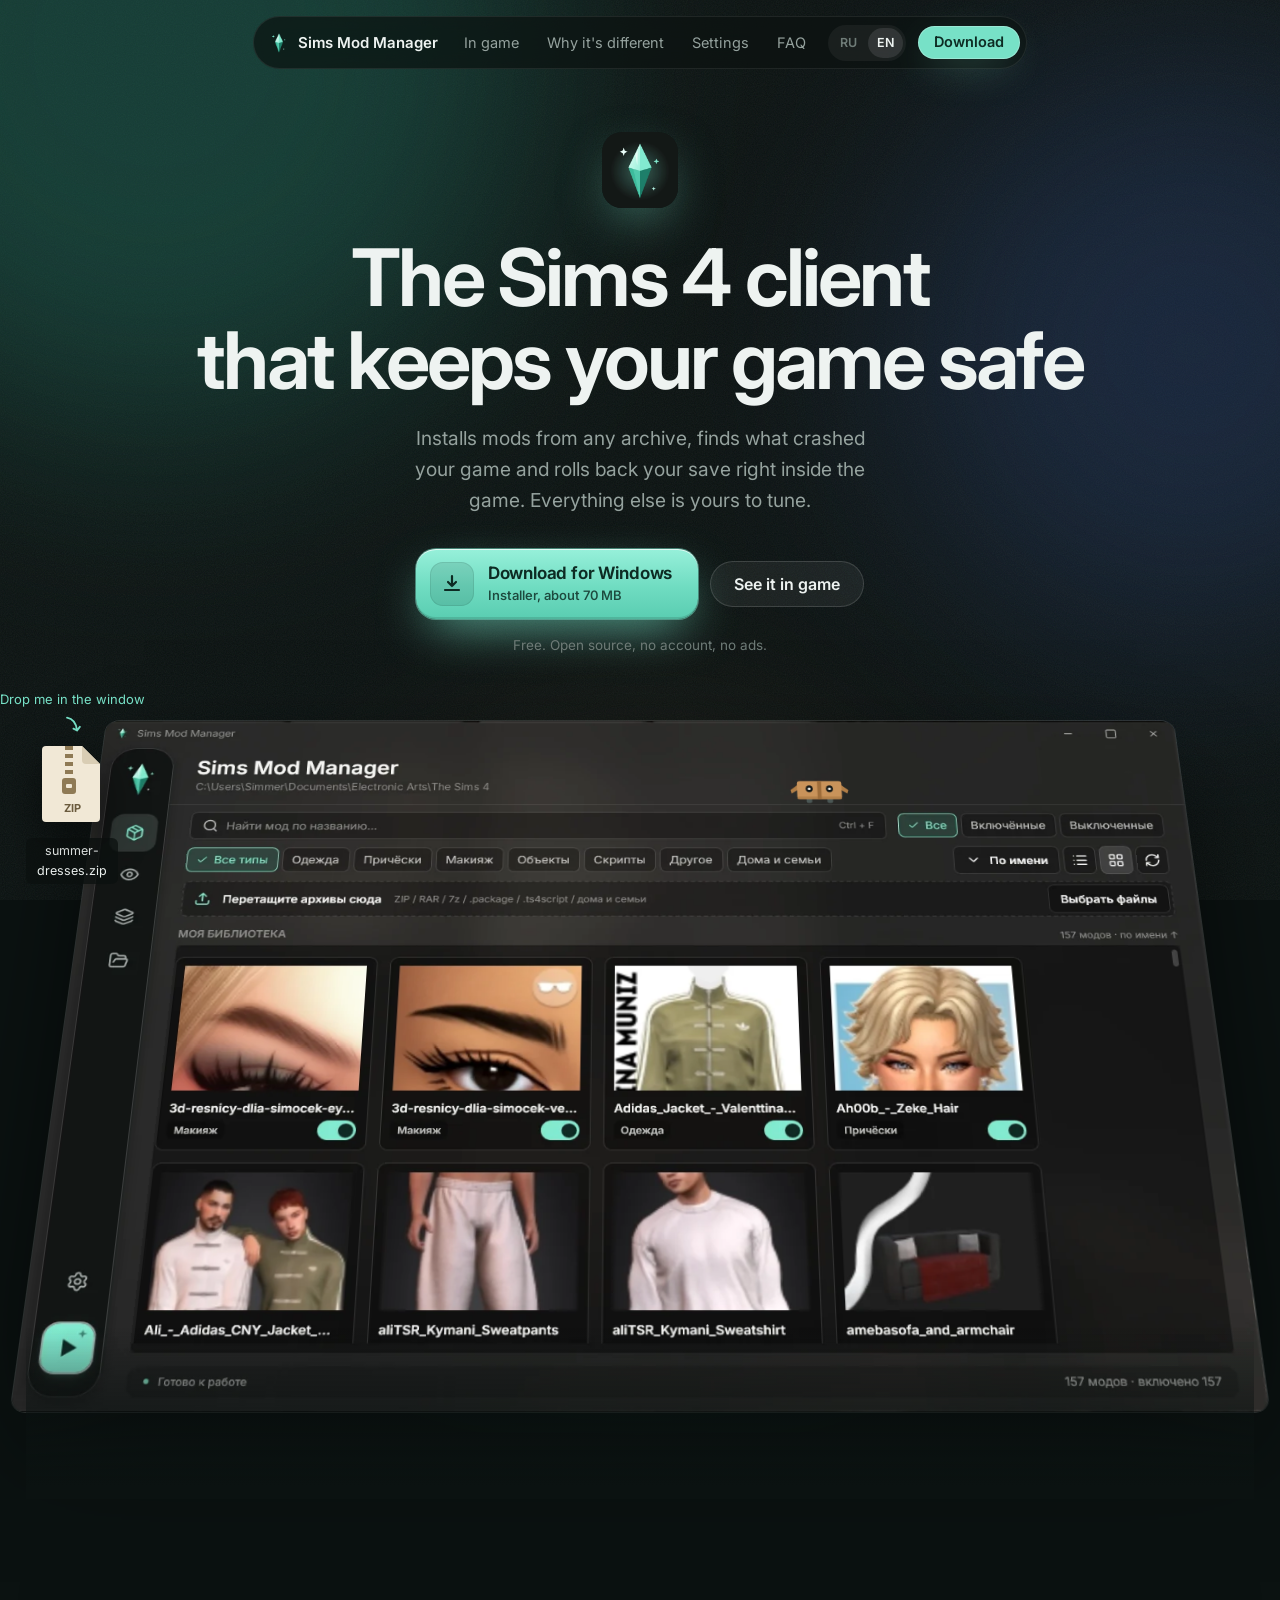
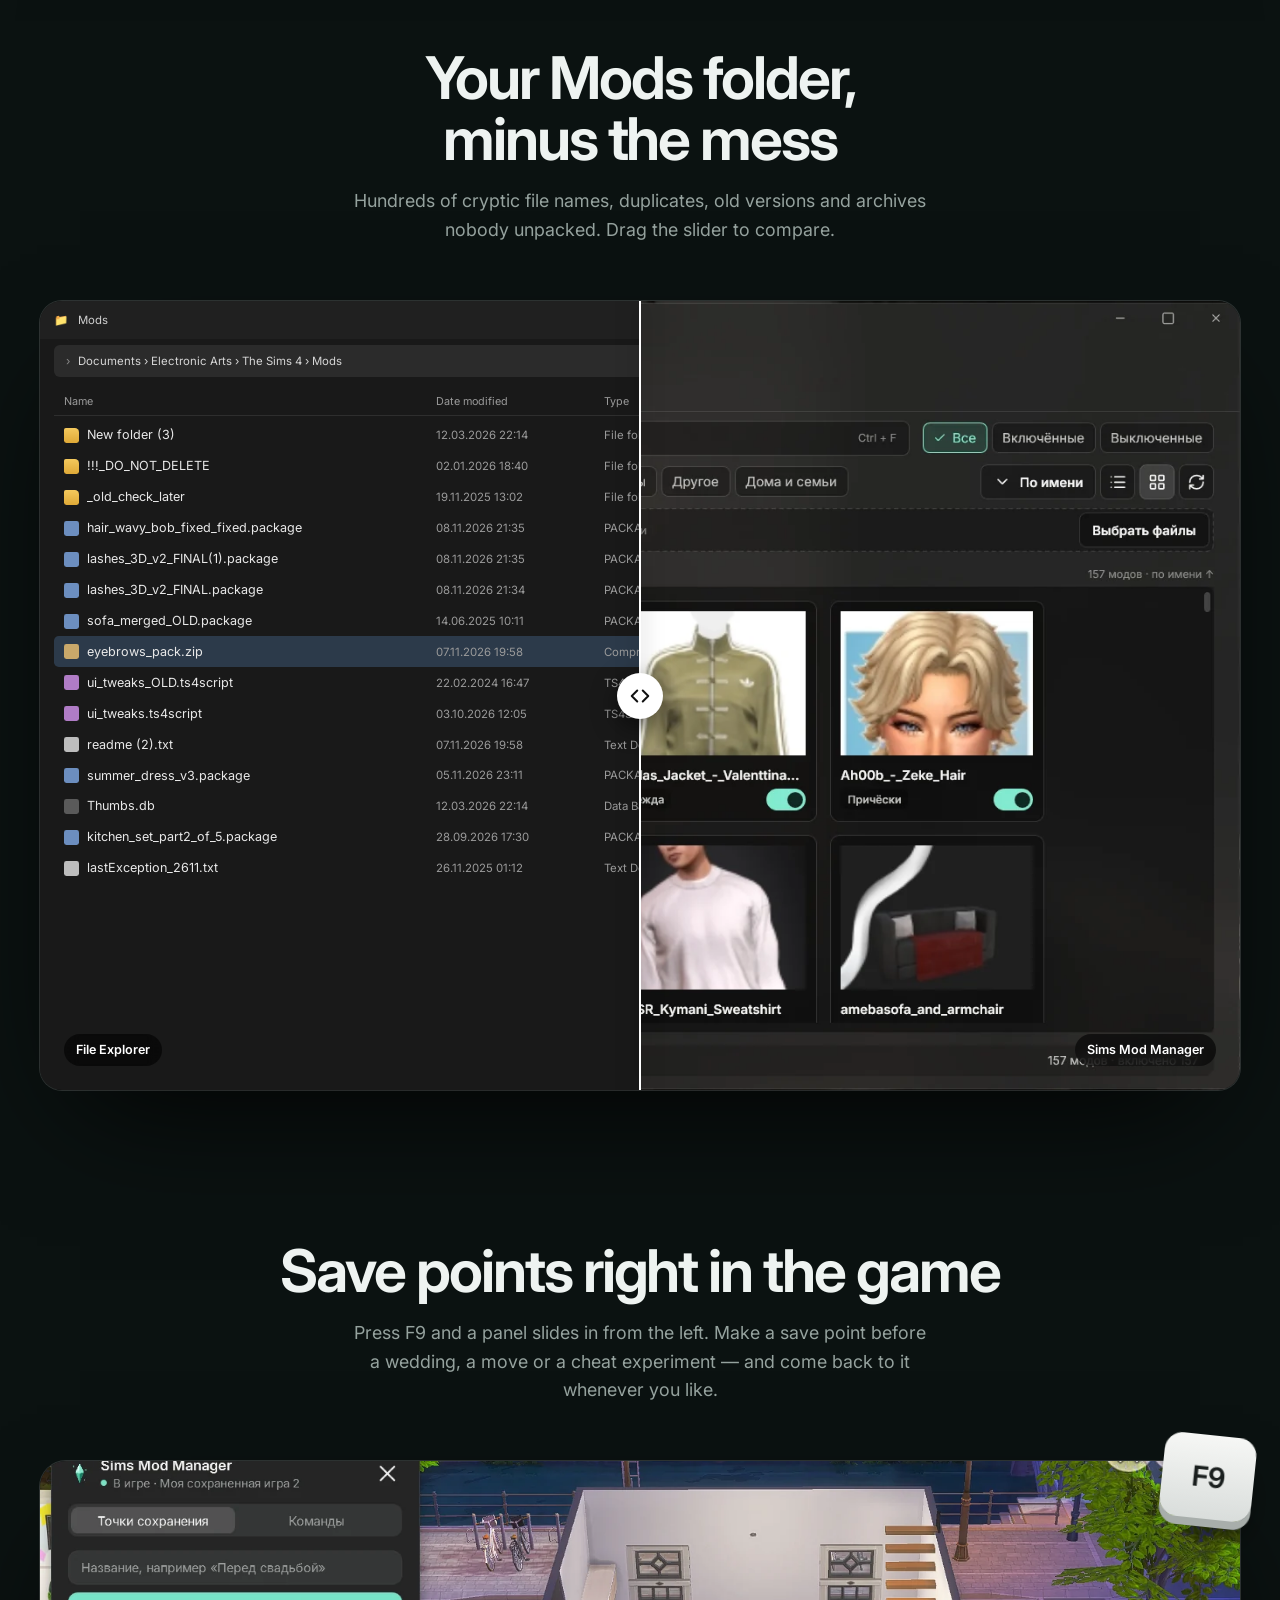
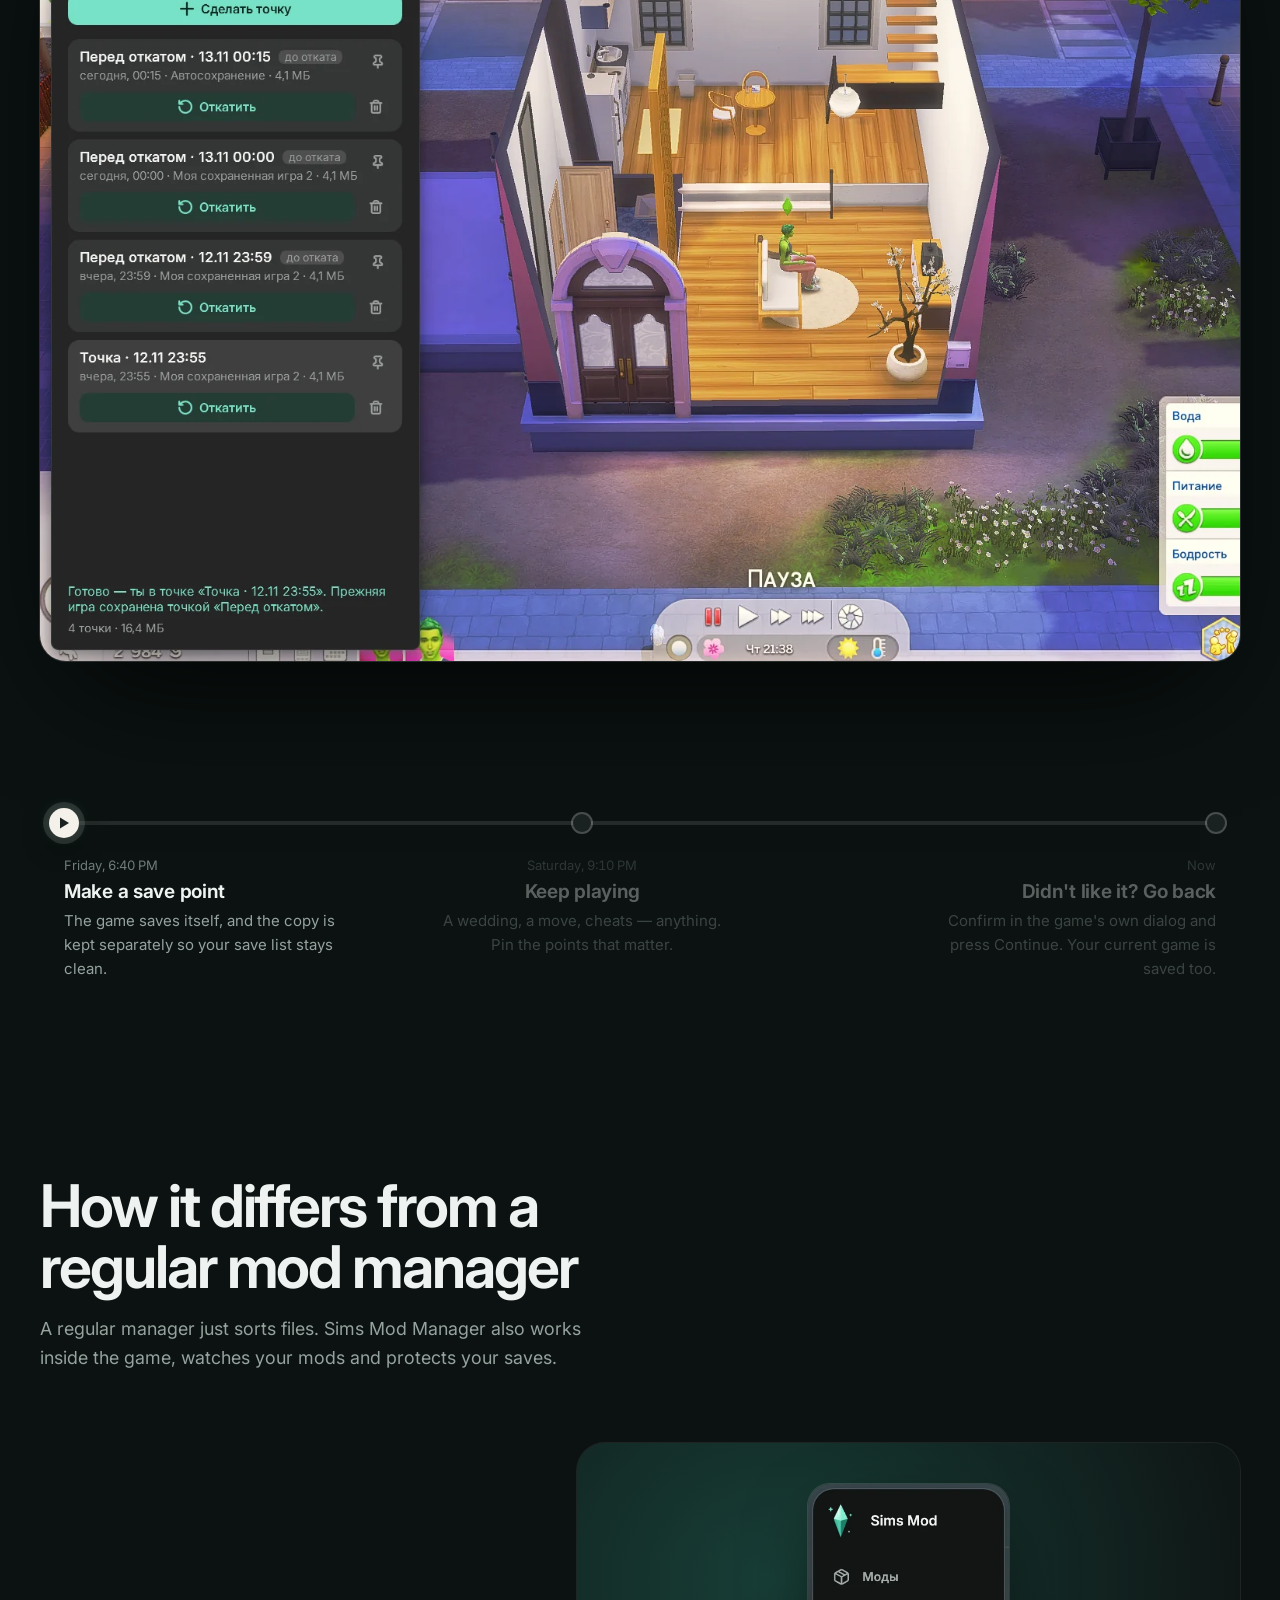
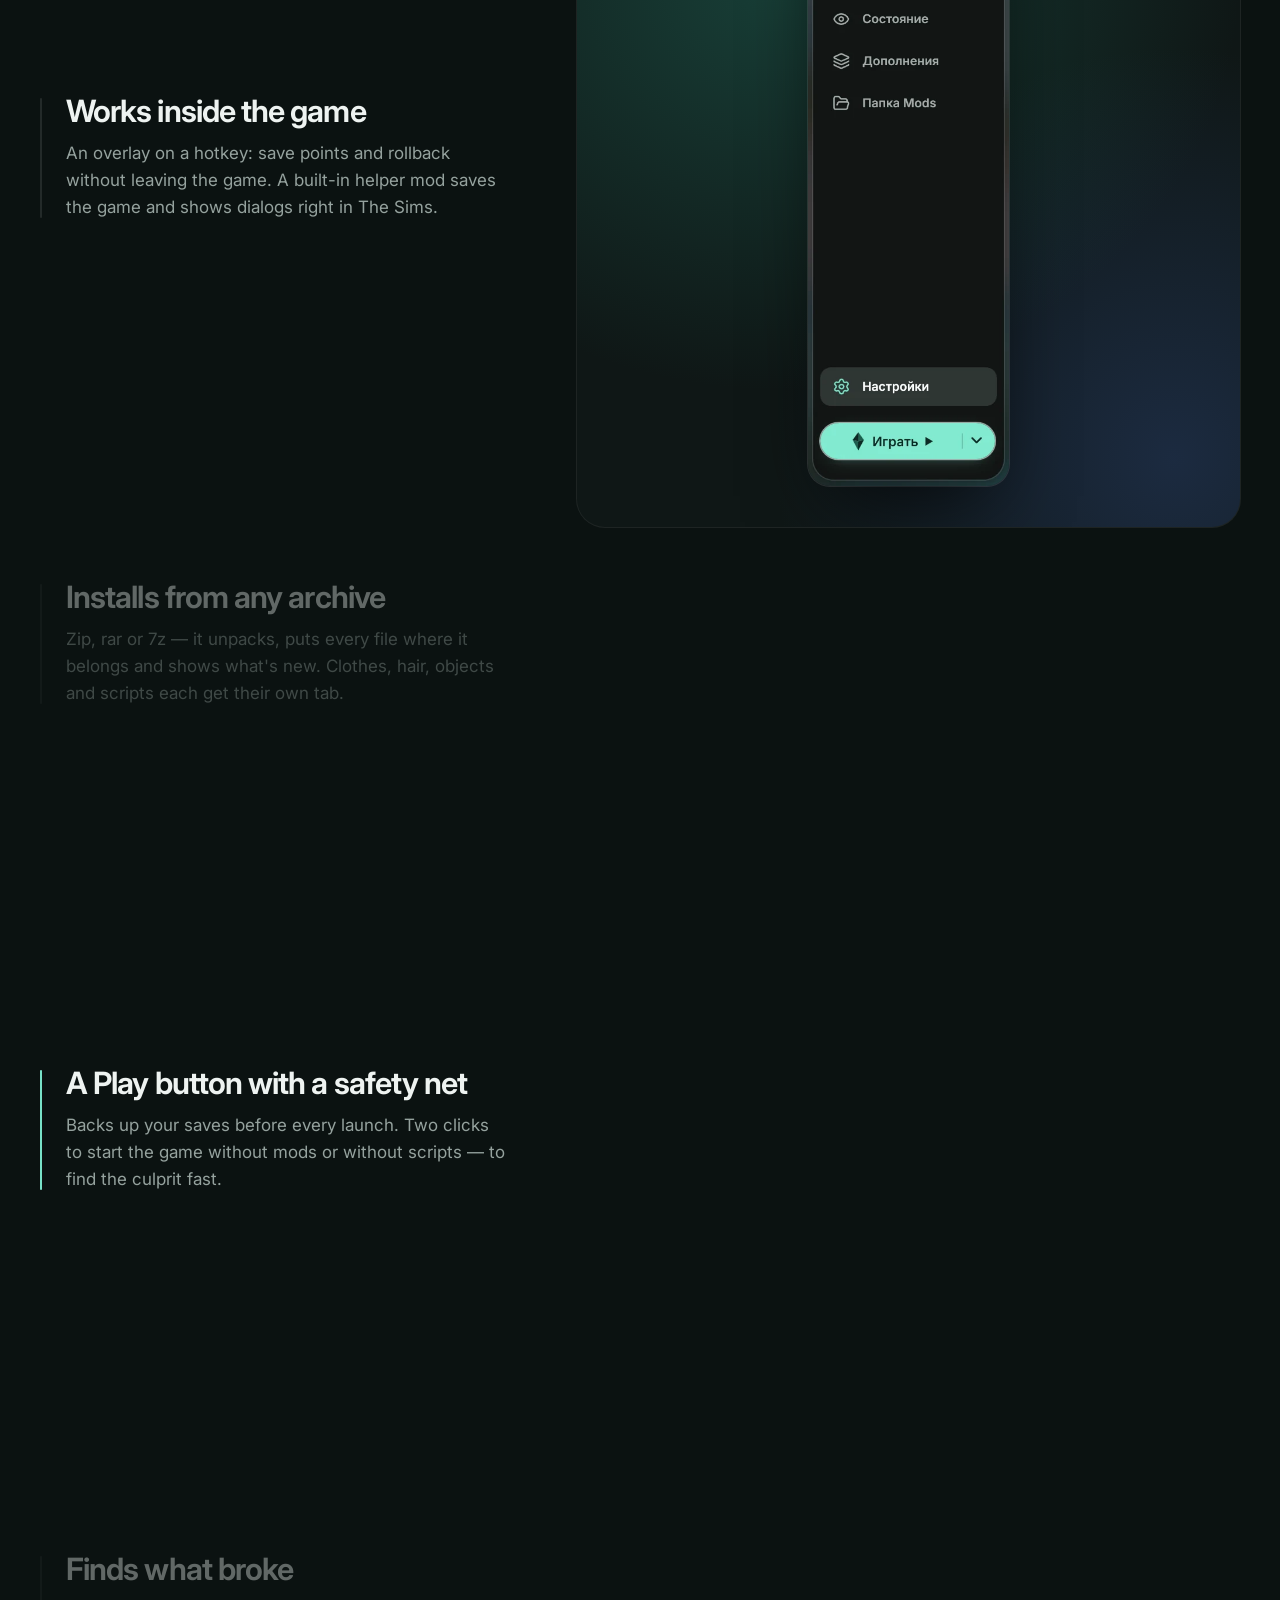
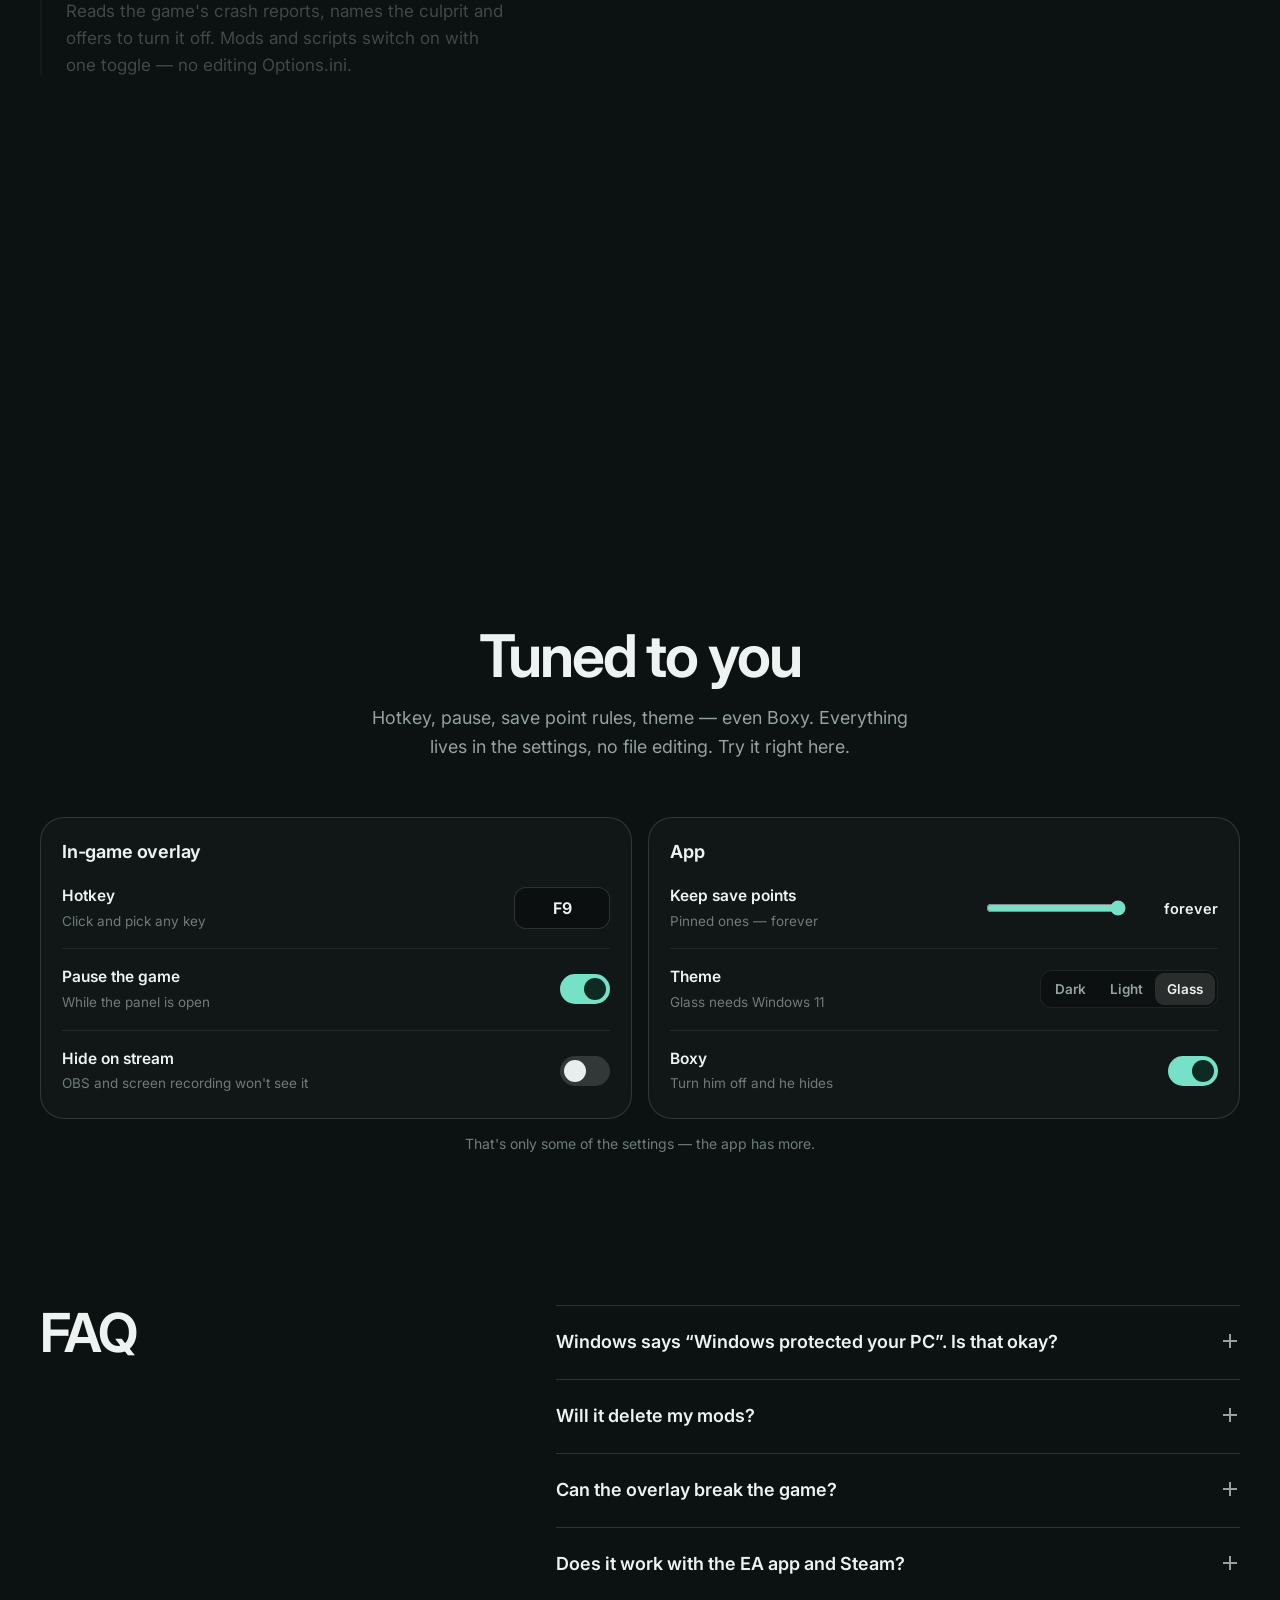
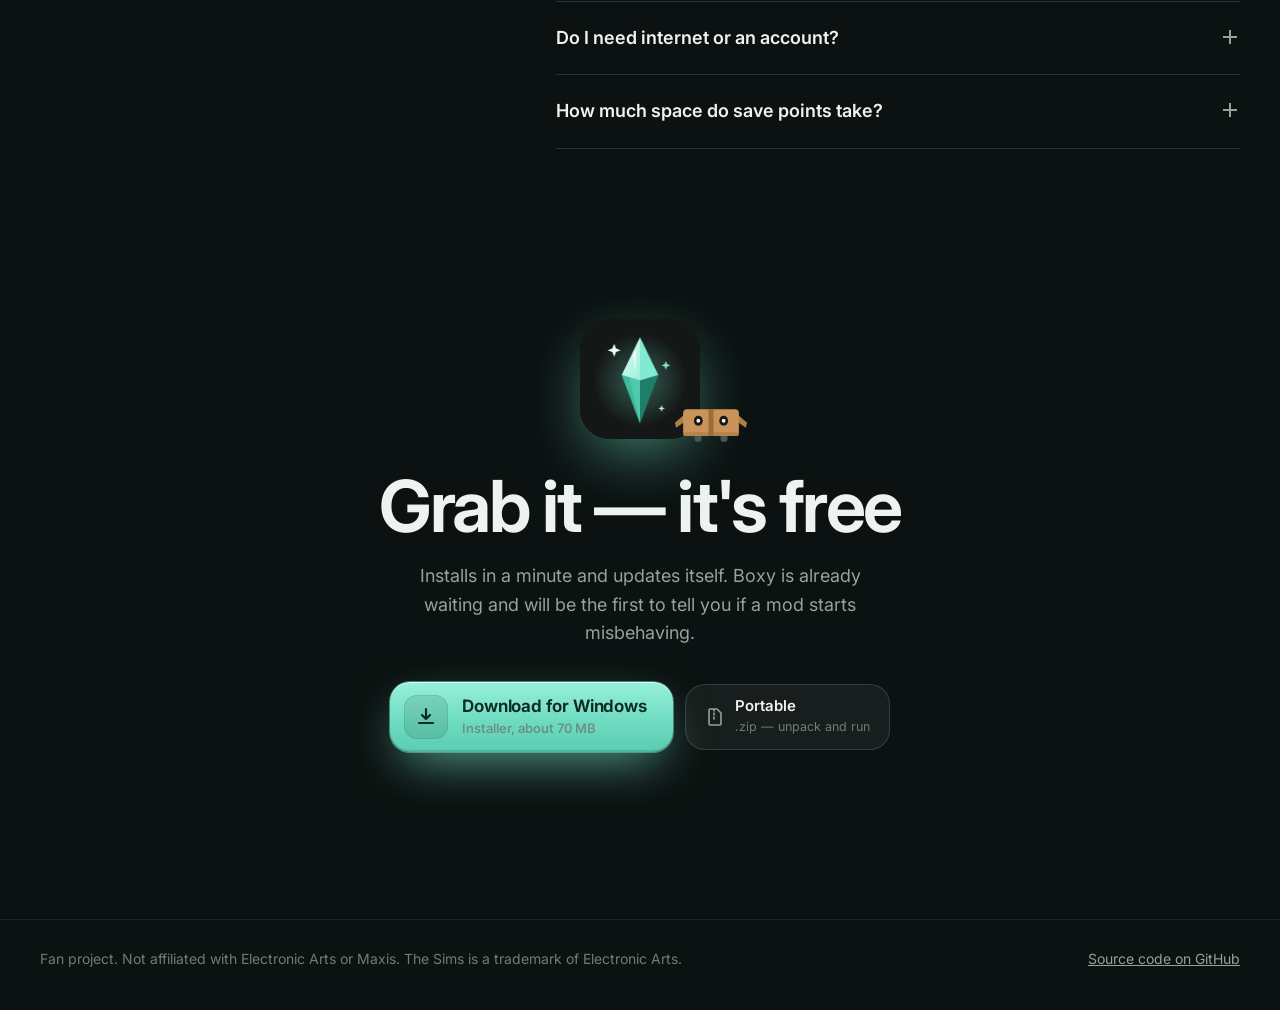
==== site/index.html @ bd9826dc "Сайт: RU/EN, позиционирование «клиент», слайдер до/после, живые настройки, новые кнопки скачивания -" ====
<!DOCTYPE html>
<html lang="ru">
<head>
<meta charset="utf-8">
<meta name="viewport" content="width=device-width, initial-scale=1">
<title>Sims Mod Manager — клиент для The Sims 4</title>
<meta name="description" content="Бесплатный клиент для The Sims 4: ставит моды из архивов, находит виновника вылета и откатывает сохранения прямо из игры.">
<meta name="theme-color" content="#0B1211">
<link rel="icon" href="logo.png">
<link rel="alternate" hreflang="ru" href="https://drowwithskadi.github.io/SimsModManager/">
<link rel="alternate" hreflang="en" href="https://drowwithskadi.github.io/SimsModManager/en/">
<link rel="alternate" hreflang="x-default" href="https://drowwithskadi.github.io/SimsModManager/en/">
<meta property="og:type" content="website">
<meta property="og:title" content="Sims Mod Manager — клиент для The Sims 4">
<meta property="og:description" content="Бесплатный клиент для The Sims 4: ставит моды из архивов, находит виновника вылета и откатывает сохранения прямо из игры.">
<meta property="og:image" content="https://drowwithskadi.github.io/SimsModManager/og.jpg">
<meta property="og:image:width" content="1200">
<meta property="og:image:height" content="630">
<meta name="twitter:card" content="summary_large_image">
<link rel="preconnect" href="https://fonts.googleapis.com">
<link rel="preconnect" href="https://fonts.gstatic.com" crossorigin>
<link href="https://fonts.googleapis.com/css2?family=Inter:opsz,wght@14..32,400..700&display=swap" rel="stylesheet">
<link rel="preload" as="image" href="img/library.webp">
<link rel="stylesheet" href="style.css">
</head>
<body>
<div class="wallpaper" aria-hidden="true"><i></i><i></i><i></i></div>

<template id="buddy-svg">
  <svg viewBox="0 -4 120 66" aria-hidden="true">
    <rect x="34" y="44" width="11" height="13" rx="4" fill="#4A5654"/>
    <rect x="75" y="44" width="11" height="13" rx="4" fill="#4A5654"/>
    <g class="body">
      <polygon class="flap-l" points="18,14 3,27 5,35 18,26" fill="#B07D46"/>
      <polygon class="flap-r" points="102,14 117,27 115,35 102,26" fill="#B07D46"/>
      <rect x="16" y="6" width="88" height="42" rx="6" fill="#C9935A"/>
      <rect x="16" y="42" width="88" height="6" rx="3" fill="#B5824B"/>
      <rect x="56" y="6" width="8" height="42" fill="#9E6D3A"/>
      <g class="eyes">
        <ellipse cx="40" cy="24" rx="7" ry="8" fill="#141817"/><circle class="pupil" cx="40" cy="24" r="3" fill="#F2F2EE"/>
        <ellipse cx="80" cy="24" rx="7" ry="8" fill="#141817"/><circle class="pupil" cx="80" cy="24" r="3" fill="#F2F2EE"/>
      </g>
      <path class="happy" d="M34,27 Q40,19 46,27 M74,27 Q80,19 86,27" stroke="#141817" stroke-width="3.2" fill="none" stroke-linecap="round"/>
      <g class="blush"><ellipse cx="29" cy="33" rx="5" ry="2.5" fill="#F08FA6"/><ellipse cx="91" cy="33" rx="5" ry="2.5" fill="#F08FA6"/></g>
    </g>
  </svg>
</template>

<nav class="nav" aria-label="Разделы">
  <a class="brand" href="#top"><img src="logo.png" alt=""><span>Sims Mod Manager</span></a>
  <a class="link" href="#ingame">В игре</a>
  <a class="link" href="#features">Отличия</a>
  <a class="link" href="#tune">Настройки</a>
  <a class="link" href="#faq">Вопросы</a>
  <span class="lang"><a href="./" hreflang="ru" data-lang="ru" aria-current="true">RU</a><a href="en/" hreflang="en" data-lang="en" aria-current="false">EN</a></span>
  <a class="btn btn-mint" href="#download">Скачать</a>
</nav>

<main id="top">
  <section class="hero">
    <div class="wrap intro">
      <div class="app-icon"><img src="img/logo-512.webp" width="512" height="512" alt=""></div>
      <h1><span>Клиент для Sims 4,</span> <span>который бережёт твою игру</span></h1>
      <p class="lead">Ставит моды из любых архивов, находит виновника вылета и откатывает сохранение прямо в игре. А всё остальное настраивается под тебя.</p>
      <div class="actions">
        <a class="dl is-desktop-only" href="https://github.com/DrowWithSkadi/SimsModManager/releases/download/dev/SimsModManager-win-Setup.exe">
          <span class="ic"><svg viewBox="0 0 20 20" aria-hidden="true"><path d="M10 2v10m0 0l-4-4m4 4l4-4M3 16h14" fill="none" stroke="currentColor" stroke-width="2.2" stroke-linecap="round" stroke-linejoin="round"/></svg></span>
          <span><b>Скачать для Windows</b><small>Установщик, около 70 МБ</small></span>
        </a>
        <a class="btn btn-glass" href="#ingame">Посмотреть в игре</a>
      </div>
      <p class="meta">Бесплатно. Открытый код, без аккаунта и рекламы.</p>
    </div>

    <div class="showcase" id="showcase">
      <div class="window" id="window">
        <img src="img/library.webp" width="1373" height="903" alt="Окно Sims Mod Manager: библиотека модов с карточками, фильтрами по типам и зоной для перетаскивания архивов">
        <div class="dropzone" aria-hidden="true"></div>
        <div class="box-buddy" data-buddy id="hero-buddy"><span class="bubble">Погладь меня</span></div>
        <div class="toast" id="toast" role="status"><b>✓</b>Установлено 3 мода из «летние-платья.zip»</div>
      </div>
      <button class="zip is-desktop-only" id="zip" type="button" aria-label="Пример архива с модами: перетащи его в окно программы или нажми">
        <span class="hint">Брось меня в окно
          <svg viewBox="0 0 24 24" fill="none" stroke="currentColor" stroke-width="2" stroke-linecap="round"><path d="M6 4c6 1 10 6 11 14m0 0l3-4m-3 4l-4-2"/></svg>
        </span>
        <svg class="file" viewBox="0 0 64 80" aria-hidden="true">
          <path d="M6 2h36l18 18v54a4 4 0 0 1-4 4H6a4 4 0 0 1-4-4V6a4 4 0 0 1 4-4z" fill="#F1E8D6"/>
          <path d="M42 2v14a4 4 0 0 0 4 4h14" fill="#D9CDB4"/>
          <path d="M25 2h8v4h-8zm0 8h8v4h-8zm0 8h8v4h-8zm0 8h8v4h-8z" fill="#8F7A55"/>
          <rect x="22" y="34" width="14" height="16" rx="3" fill="#8F7A55"/><rect x="26" y="40" width="6" height="4" rx="1" fill="#F1E8D6"/>
          <text x="32" y="68" text-anchor="middle" font-family="Inter, sans-serif" font-size="11" font-weight="700" fill="#6B5B3E">ZIP</text>
        </svg>
        <span class="name">летние-платья.zip</span>
      </button>
    </div>
  </section>

  <section class="sec" id="mess" aria-labelledby="mess-h">
    <div class="wrap">
      <div class="sec-head center">
        <h2 id="mess-h">Твоя папка Mods, но без хаоса</h2>
        <p>Сотни файлов с непонятными именами, дубли, старые версии и архивы, которые забыли распаковать. Потяни ползунок и сравни.</p>
      </div>
      <div class="compare" id="compare" role="slider" tabindex="0" aria-label="Сравнение: папка Mods в проводнике и библиотека в программе" aria-valuemin="0" aria-valuemax="100" aria-valuenow="50">
        <div class="after"><img src="img/library.webp" width="1373" height="903" loading="lazy" alt="Та же папка Mods в Sims Mod Manager: карточки с превью, типы и переключатели"></div>
        <div class="before" aria-hidden="true">
          <div class="explorer">
            <div class="tb"><span>📁</span><span>Mods</span><span class="ctl">— ▢ ✕</span></div>
            <div class="addr"><i>›</i> Документы › Electronic Arts › The Sims 4 › Mods</div>
            <div class="files">
              <div class="hdr"><span>Имя</span><span>Дата изменения</span><span>Тип</span><span>Размер</span></div>
              <div class="f"><span><i class="ico dir"></i>Новая папка (3)</span><small>12.03.2026 22:14</small><small>Папка с файлами</small><small></small></div>
              <div class="f"><span><i class="ico dir"></i>!!!_НЕ_УДАЛЯТЬ_ВАЖНОЕ</span><small>02.01.2026 18:40</small><small>Папка с файлами</small><small></small></div>
              <div class="f"><span><i class="ico dir"></i>_старое_проверить</span><small>19.11.2025 13:02</small><small>Папка с файлами</small><small></small></div>
              <div class="f"><span><i class="ico pkg"></i>hair_wavy_bob_fixed_fixed.package</span><small>08.11.2026 21:35</small><small>Файл «PACKAGE»</small><small>4 812 KB</small></div>
              <div class="f"><span><i class="ico pkg"></i>lashes_3D_v2_FINAL(1).package</span><small>08.11.2026 21:35</small><small>Файл «PACKAGE»</small><small>733 KB</small></div>
              <div class="f"><span><i class="ico pkg"></i>lashes_3D_v2_FINAL.package</span><small>08.11.2026 21:34</small><small>Файл «PACKAGE»</small><small>733 KB</small></div>
              <div class="f"><span><i class="ico pkg"></i>sofa_merged_OLD.package</span><small>14.06.2025 10:11</small><small>Файл «PACKAGE»</small><small>21 330 KB</small></div>
              <div class="f sel"><span><i class="ico zipf"></i>eyebrows_pack.zip</span><small>07.11.2026 19:58</small><small>Сжатая ZIP-папка</small><small>18 204 KB</small></div>
              <div class="f"><span><i class="ico scr"></i>ui_tweaks_OLD.ts4script</span><small>22.02.2024 16:47</small><small>Файл «TS4SCRIPT»</small><small>312 KB</small></div>
              <div class="f"><span><i class="ico scr"></i>ui_tweaks.ts4script</span><small>03.10.2026 12:05</small><small>Файл «TS4SCRIPT»</small><small>318 KB</small></div>
              <div class="f"><span><i class="ico txt"></i>readme (2).txt</span><small>07.11.2026 19:58</small><small>Текстовый документ</small><small>2 KB</small></div>
              <div class="f"><span><i class="ico pkg"></i>summer_dress_v3.package</span><small>05.11.2026 23:11</small><small>Файл «PACKAGE»</small><small>6 120 KB</small></div>
              <div class="f"><span><i class="ico sys"></i>Thumbs.db</span><small>12.03.2026 22:14</small><small>Файл «DB»</small><small>96 KB</small></div>
              <div class="f"><span><i class="ico pkg"></i>kitchen_set_part2_of_5.package</span><small>28.09.2026 17:30</small><small>Файл «PACKAGE»</small><small>11 404 KB</small></div>
              <div class="f"><span><i class="ico txt"></i>lastException_2611.txt</span><small>26.11.2025 01:12</small><small>Текстовый документ</small><small>4 KB</small></div>
            </div>
          </div>
        </div>
        <span class="tag l">Проводник</span>
        <span class="tag r">Sims Mod Manager</span>
        <div class="handle" aria-hidden="true"><span><svg viewBox="0 0 24 24" fill="none" stroke="currentColor" stroke-width="2.2" stroke-linecap="round" stroke-linejoin="round"><path d="M9 6l-6 6 6 6M15 6l6 6-6 6"/></svg></span></div>
      </div>
    </div>
  </section>

  <section class="sec" id="ingame" aria-labelledby="ingame-h">
    <div class="wrap">
      <div class="sec-head center">
        <h2 id="ingame-h">Точки сохранения прямо в игре</h2>
        <p>Нажми F9 — слева появится панель. Сделай точку перед свадьбой, переездом или экспериментом с читами и возвращайся к ней, когда захочешь.</p>
      </div>

      <div class="ingame" id="ingame-demo" data-phase="0">
        <figure>
          <img src="img/ingame.webp" width="1544" height="1029" loading="lazy" alt="The Sims 4 с открытой слева панелью Sims Mod Manager: список точек сохранения с кнопками «Откатить»">
          <span class="focus-ring" aria-hidden="true"></span>
          <span class="ripple" id="ripple" aria-hidden="true"></span>
          <div class="dim" aria-hidden="true"></div>
          <div class="sims-dialog" aria-hidden="true">
            <h4>Sims Mod Manager</h4>
            <p>Вернуться к точке «Перед откатом · 13.11 00:15»? Текущая игра уже сохранена отдельной точкой. Игра выйдет в главное меню — там нажми «Продолжить».</p>
            <div class="btns"><span>Вернуться к точке</span><span>Остаться</span></div>
          </div>
          <svg class="cursor" id="cursor" viewBox="0 0 24 24" aria-hidden="true"><path d="M4 2l16 9.5-7 1.6 3.9 7.4-3 1.5-3.8-7.5L4 19z" fill="#fff" stroke="#111" stroke-width="1.2" stroke-linejoin="round"/></svg>
        </figure>
        <span class="keycap" id="keycap" aria-hidden="true">F9</span>
      </div>

      <div class="timeline" id="timeline" aria-label="Как работает откат">
        <div class="track">
          <div class="ghost"></div>
          <div class="fill"></div>
          <span class="rewind-tip" aria-hidden="true"></span>
          <span class="mark" data-at="0" style="left:0%"></span>
          <span class="mark" data-at="1" style="left:45%"></span>
          <span class="mark" data-at="2" style="left:100%"></span>
          <svg class="rewind-arc" viewBox="0 0 600 74" preserveAspectRatio="none" aria-hidden="true">
            <path d="M596 70 C 480 -6, 120 -6, 4 66" fill="none" stroke="#77E1C7" stroke-width="2" vector-effect="non-scaling-stroke"/>
          </svg>
          <span class="rewind-label">Откат к точке</span>
          <span class="head" aria-hidden="true"><svg viewBox="0 0 14 14"><path d="M3 1.5l9 5.5-9 5.5z" fill="currentColor"/></svg></span>
        </div>
        <div class="moments">
          <div class="moment first" data-m="0" style="left:0%"><span class="when">Пятница, 18:40</span><h3>Сделал точку</h3><p>Игра сохраняется сама, копия ложится отдельно и не засоряет список сохранений.</p></div>
          <div class="moment" data-m="1" style="left:45%"><span class="when">Суббота, 21:10</span><h3>Играешь дальше</h3><p>Свадьба, переезд, читы — что угодно. Важные точки можно закрепить.</p></div>
          <div class="moment last" data-m="2" style="left:100%"><span class="when">Сейчас</span><h3>Не понравилось — назад</h3><p>Подтверди в окне игры и нажми «Продолжить». Текущая игра тоже сохранится.</p></div>
        </div>
      </div>
    </div>
  </section>

  <section class="sec" id="features" aria-labelledby="features-h">
    <div class="wrap">
      <div class="sec-head">
        <h2 id="features-h">Чем он отличается от обычного менеджера модов</h2>
        <p>Обычный менеджер просто раскладывает файлы. Sims Mod Manager ещё и работает внутри игры, следит за модами и бережёт сохранения.</p>
      </div>
      <div class="features">
        <div class="f-list">
          <article class="f-item on" data-f="0"><h3>Работает внутри игры</h3><p>Оверлей по клавише: точки сохранения и откат, не сворачивая игру. Встроенный мод-помощник сам сохраняет игру и показывает окна прямо в Sims.</p><img class="f-shot" src="img/ingame.webp" width="1544" height="1029" loading="lazy" alt=""></article>
          <article class="f-item" data-f="1"><h3>Ставит из любых архивов</h3><p>Zip, rar или 7z — программа распакует, разложит файлы по нужным папкам и покажет, что появилось. Одежда, причёски, объекты и скрипты — каждый на своей вкладке.</p><img class="f-shot" src="img/toolbar.webp" width="1485" height="572" loading="lazy" alt=""></article>
          <article class="f-item" data-f="2"><h3>Кнопка «Играть» со страховкой</h3><p>Перед каждым запуском копирует сохранения. В два клика запускает игру без модов или без скриптов — чтобы быстро понять, кто виноват в вылете.</p><img class="f-shot tall" src="img/sidebar.webp" width="344" height="1030" loading="lazy" alt=""></article>
          <article class="f-item" data-f="3"><h3>Находит, что сломалось</h3><p>Читает отчёты игры после вылета, называет виновника и предлагает выключить его. Моды и скрипты включаются одним переключателем — без правки Options.ini.</p><img class="f-shot" src="img/game-switches.webp" width="812" height="250" loading="lazy" alt=""></article>
        </div>
        <div class="f-stage" aria-hidden="true">
          <figure class="wide on" data-f="0"><img src="img/ingame.webp" width="1544" height="1029" loading="lazy" alt=""></figure>
          <figure class="wide" data-f="1"><img src="img/toolbar.webp" width="1485" height="572" loading="lazy" alt=""></figure>
          <figure class="tall" data-f="2"><img src="img/sidebar.webp" width="344" height="1030" loading="lazy" alt=""></figure>
          <figure class="wide" data-f="3"><img src="img/game-switches.webp" width="812" height="250" loading="lazy" alt=""></figure>
        </div>
      </div>
    </div>
  </section>

  <section class="sec" id="tune" aria-labelledby="tune-h">
    <div class="wrap">
      <div class="sec-head center">
        <h2 id="tune-h">Настраивается под тебя</h2>
        <p>Клавиша, пауза, правила хранения точек, тема и даже Коробок — всё меняется в настройках, без правки файлов. Попробуй прямо здесь.</p>
      </div>
      <div class="tune">
        <div class="panel">
          <h3>Оверлей в игре</h3>
          <div class="opt">
            <span class="lbl"><b>Клавиша</b><small>Нажми и выбери любую</small></span>
            <button class="key-pick" id="key-pick" type="button">F9</button>
          </div>
          <div class="opt">
            <span class="lbl"><b>Пауза в игре</b><small>Пока открыта панель</small></span>
            <button class="switch" role="switch" aria-checked="true" aria-label="Пауза в игре"></button>
          </div>
          <div class="opt">
            <span class="lbl"><b>Скрыть на стриме</b><small>OBS и запись экрана его не увидят</small></span>
            <button class="switch" role="switch" aria-checked="false" aria-label="Скрыть на стриме"></button>
          </div>
        </div>
        <div class="panel">
          <h3>Программа</h3>
          <div class="opt">
            <span class="lbl"><b>Хранить точки</b><small>Закреплённые — всегда</small></span>
            <span class="range"><input type="range" id="keep" min="7" max="98" step="7" value="98" aria-label="Хранить точки"><output id="keep-out">всегда</output></span>
          </div>
          <div class="opt">
            <span class="lbl"><b>Оформление</b><small>Стекло — на Windows 11</small></span>
            <span class="seg" role="group" aria-label="Оформление"><button type="button" aria-pressed="false">Тёмная</button><button type="button" aria-pressed="false">Светлая</button><button type="button" aria-pressed="true">Стекло</button></span>
          </div>
          <div class="opt">
            <span class="lbl"><b>Коробок</b><small>Выключи — и он спрячется</small></span>
            <button class="switch" role="switch" aria-checked="true" id="buddy-switch" aria-label="Коробок"></button>
          </div>
        </div>
      </div>
      <p class="tune-note center-text">Это лишь часть настроек — в программе их больше.</p>
    </div>
  </section>

  <section class="sec" id="faq" aria-labelledby="faq-h">
    <div class="wrap faq-wrap">
      <h2 id="faq-h">Частые вопросы</h2>
      <div class="faq">
        <details><summary>Windows пишет «Windows защитила ваш компьютер». Это нормально?</summary>
          <p>Да. Так Windows встречает любую новую программу без платной цифровой подписи. Нажми «Подробнее», затем «Выполнить в любом случае». Исходный код открыт на GitHub — проверить его может кто угодно.</p></details>
        <details><summary>Программа удаляет мои моды?</summary>
          <p>Нет, если ты сам не попросишь. Исправления только выключают моды — переносят их в папку «Mods (выключенные)». Включить обратно можно одним нажатием.</p></details>
        <details><summary>Оверлей не сломает игру?</summary>
          <p>Нет. Это отдельное окно поверх игры: оно не встраивается в неё и не трогает её файлы. Нужен режим экрана «На весь экран в окне» или «В окне».</p></details>
        <details><summary>Работает с EA app и Steam?</summary>
          <p>Да. Программа находит игру сама и запускает её через нужный лаунчер. Если не нашла — один раз спросит, где лежит игра.</p></details>
        <details><summary>Нужен интернет или аккаунт?</summary>
          <p>Нет. Всё работает на твоём компьютере, без регистрации. Интернет нужен только для обновлений программы.</p></details>
        <details><summary>Сколько места занимают точки сохранения?</summary>
          <p>Одна точка весит примерно как само сохранение — обычно несколько мегабайт. Лимит по количеству, возрасту или размеру задаёшь сам в настройках.</p></details>
      </div>
    </div>
  </section>

  <section class="download" id="download" aria-labelledby="dl-h">
    <div class="wrap">
      <div class="scene">
        <div class="crystal" id="crystal"><img src="img/logo-512.webp" width="512" height="512" alt=""></div>
        <div class="box-buddy" data-buddy><span class="bubble">Жду тебя!</span></div>
      </div>
      <h2 id="dl-h">Забирай — это бесплатно</h2>
      <p>Ставится за минуту и обновляется сама. Коробок уже ждёт и первым скажет, если какой-то мод начнёт шалить.</p>
      <div class="actions is-desktop-only">
        <a class="dl" href="https://github.com/DrowWithSkadi/SimsModManager/releases/download/dev/SimsModManager-win-Setup.exe">
          <span class="ic"><svg viewBox="0 0 20 20" aria-hidden="true"><path d="M10 2v10m0 0l-4-4m4 4l4-4M3 16h14" fill="none" stroke="currentColor" stroke-width="2.2" stroke-linecap="round" stroke-linejoin="round"/></svg></span>
          <span><b>Скачать для Windows</b><small>Установщик, около 70 МБ</small></span>
        </a>
        <a class="dl-alt" href="https://github.com/DrowWithSkadi/SimsModManager/releases/download/dev/SimsModManager-win-Portable.zip">
          <svg viewBox="0 0 20 20" aria-hidden="true"><path d="M5 2h7l4 4v11a1 1 0 0 1-1 1H5a1 1 0 0 1-1-1V3a1 1 0 0 1 1-1zM9 2v2m0 2v2m0 2v2" fill="none" stroke="currentColor" stroke-width="1.6" stroke-linecap="round" stroke-linejoin="round"/></svg>
          <span><b>Без установки</b><small>Архив .zip — распакуй и запускай</small></span>
        </a>
      </div>
      <div class="to-pc">
        <p>Sims Mod Manager работает на компьютере с Windows. Скопируй ссылку и открой её на компьютере.</p>
        <div class="row"><input id="pc-link" readonly value="https://drowwithskadi.github.io/SimsModManager/" aria-label="Ссылка на сайт"><button type="button" id="pc-copy">Скопировать</button></div>
      </div>
      <p class="release" id="release"></p>
    </div>
  </section>
</main>

<footer>
  <div class="wrap">
    <span>Фанатский проект. Не связан с Electronic Arts и Maxis. The Sims — торговая марка Electronic Arts.</span>
    <a href="https://github.com/DrowWithSkadi/SimsModManager">Исходный код на GitHub</a>
  </div>
</footer>

<script id="i18n" type="application/json">{"lang": "ru", "pet": "Погладь меня", "installed": "Распаковал! Уже в игре", "listen": "Нажми клавишу…", "forever": "всегда", "days": "{n} дн.", "copied": "Скопировано", "release": "Версия {v} · обновлена {when}", "today": "сегодня", "yesterday": "вчера", "daysAgo": "{n} дн. назад", "downloads": " · скачали {n} раз"}</script>
<script src="app.js"></script>
</body>
</html>
---- site/style.css ----
/*
  Сайт — продолжение самой программы: тёмное стекло поверх «обоев», мятный кристалл, Inter.
  Вместо карточек и списков — живые моменты из программы:
  архив можно бросить в окно, Коробок следит за курсором, откат показан на шкале времени игры,
  настройки можно потрогать прямо на странице.
  Общий файл для русской и английской версии; страницы собираются из site/src (tools/build_site.py).
*/
:root {
  --bg: #0B1211;
  --glass: rgba(26, 34, 33, .58);
  --line: rgba(255, 255, 255, .08);
  --line-strong: rgba(255, 255, 255, .14);
  --text: #EEF3F1;
  --muted: #95A29E;
  --faint: #6F7C78;
  --mint: #77E1C7;
  --on-mint: #0D2B23;
  --font: "Inter", "Segoe UI", system-ui, sans-serif;
  --ease: cubic-bezier(.2, .8, .2, 1);
  color-scheme: dark;
}
* { box-sizing: border-box; }
html { -webkit-text-size-adjust: 100%; scroll-behavior: smooth; }
body { margin: 0; background: var(--bg); color: var(--text); font-family: var(--font); font-size: 17px; line-height: 1.6; -webkit-font-smoothing: antialiased; overflow-x: hidden; }
img { display: block; max-width: 100%; height: auto; }
a { color: inherit; }
h1, h2, h3 { margin: 0; font-weight: 650; letter-spacing: -0.035em; line-height: 1.04; text-wrap: balance; }
p { margin: 0; }
:focus-visible { outline: 2px solid var(--mint); outline-offset: 3px; border-radius: 12px; }
.wrap { width: min(1200px, 100% - 40px); margin-inline: auto; }

/* «Обои» рабочего стола за стеклом программы, с лёгким зерном */
.wallpaper { position: fixed; inset: 0; z-index: -1; pointer-events: none; overflow: hidden; }
.wallpaper i { position: absolute; border-radius: 50%; filter: blur(110px); }
.wallpaper i:nth-child(1) { width: 60vw; height: 60vw; left: -18vw; top: -26vw; background: #1F5F52; opacity: .55; }
.wallpaper i:nth-child(2) { width: 46vw; height: 46vw; right: -16vw; top: 6vh; background: #283E6A; opacity: .45; }
.wallpaper i:nth-child(3) { width: 40vw; height: 40vw; left: 30vw; bottom: -30vw; background: #5A4128; opacity: .35; }
.wallpaper::after { content: ""; position: absolute; inset: 0; opacity: .07; mix-blend-mode: overlay;
  background-image: url("data:image/svg+xml,%3Csvg xmlns='http://www.w3.org/2000/svg' width='160' height='160'%3E%3Cfilter id='n'%3E%3CfeTurbulence type='fractalNoise' baseFrequency='.9' numOctaves='3' stitchTiles='stitch'/%3E%3C/filter%3E%3Crect width='100%25' height='100%25' filter='url(%23n)'/%3E%3C/svg%3E"); }

/* ── Шапка-капсула, как боковая панель программы ── */
.nav { position: fixed; top: 16px; left: 50%; transform: translateX(-50%); z-index: 50; width: max-content; max-width: calc(100% - 24px);
  display: flex; align-items: center; gap: 4px; padding: 6px 6px 6px 14px; border-radius: 999px;
  background: rgba(13, 18, 17, .72); border: 1px solid var(--line); backdrop-filter: blur(18px) saturate(1.3); -webkit-backdrop-filter: blur(18px) saturate(1.3); white-space: nowrap; }
.nav .brand { display: flex; align-items: center; gap: 8px; text-decoration: none; font-weight: 600; font-size: 15px; margin-right: 10px; }
.nav .brand img { width: 22px; height: 22px; }
.nav a.link { text-decoration: none; color: var(--muted); font-size: 14.5px; padding: 8px 12px; border-radius: 999px; transition: color .2s, background .2s; }
.nav a.link:hover { color: var(--text); background: rgba(255,255,255,.06); }
.nav .btn { padding: 9px 16px; font-size: 14.5px; margin-left: 4px; }

.btn { display: inline-flex; align-items: center; gap: 10px; font: 600 16px/1 var(--font); text-decoration: none; padding: 15px 24px; border-radius: 999px; border: 0; cursor: pointer; transition: background .2s, transform .2s; }
.btn-mint { background: var(--mint); color: var(--on-mint); box-shadow: 0 0 0 1px rgba(255,255,255,.25) inset, 0 12px 40px -12px rgba(119,225,199,.7); }
.btn-mint:hover { background: #8BE9D2; transform: translateY(-1px); }
.btn-mint:active { background: #5ED0B4; transform: none; }
.btn-mint svg { width: 16px; height: 16px; }
.btn-glass { background: rgba(255,255,255,.06); color: var(--text); box-shadow: 0 0 0 1px var(--line-strong) inset; }
.btn-glass:hover { background: rgba(255,255,255,.1); }

/* ── Первый экран ── */
.hero { padding: 132px 0 0; text-align: center; position: relative; }
.app-icon { width: 76px; margin: 0 auto; perspective: 500px; }
.app-icon img { width: 100%; border-radius: 20px; box-shadow: 0 18px 50px -12px rgba(119,225,199,.5); animation: icon-in 1.4s .1s var(--ease) both; }
@keyframes icon-in { from { opacity: 0; transform: rotateY(-200deg) scale(.6); } to { opacity: 1; transform: none; } }
.hero h1 { margin: 28px auto 0; font-size: clamp(40px, 6.2vw, 86px); text-wrap: balance; }
@media (min-width: 640px) { .hero h1 span { display: block; } }
.hero .lead { margin: 22px auto 0; max-width: 40ch; color: var(--muted); font-size: clamp(17px, 1.5vw, 20px); }
.hero .actions { margin-top: 34px; display: flex; gap: 12px; justify-content: center; flex-wrap: wrap; }
.hero .meta { margin-top: 16px; font-size: 13.5px; color: var(--faint); }

/* Окно программы наклонено назад и выпрямляется при прокрутке (--p от 0 до 1) */
.showcase { --p: 0; margin: 64px auto 0; width: min(1180px, 100% - 32px); perspective: 1800px; position: relative; }
.window { position: relative; transform-origin: 50% 0;
  transform: rotateX(calc((1 - var(--p)) * 24deg)) scale(calc(.9 + var(--p) * .1));
  border-radius: 14px; box-shadow: 0 0 0 1px var(--line-strong), 0 40px 120px -30px rgba(0,0,0,.8); }
.window > img { border-radius: 14px; width: 100%; }
.window::before { content: ""; position: absolute; inset: 8% 4% -6%; z-index: -1; border-radius: 50%;
  background: radial-gradient(closest-side, rgba(119,225,199,.38), transparent); filter: blur(50px); opacity: calc(.5 + var(--p) * .5); }
.showcase::after { content: ""; position: absolute; left: -2%; right: -2%; bottom: -2px; height: 22%; background: linear-gradient(transparent, var(--bg) 92%); pointer-events: none; z-index: 2; }

/* Зона «Перетащите архивы сюда» на скриншоте подсвечивается, когда над окном несут архив */
.dropzone { position: absolute; left: 8.8%; top: 26.2%; width: 89%; height: 5.8%; border-radius: 10px; pointer-events: none;
  box-shadow: 0 0 0 2px var(--mint), 0 0 40px rgba(119,225,199,.45); background: rgba(119,225,199,.12); opacity: 0; transition: opacity .2s; }
.window.over .dropzone { opacity: 1; }
.window.over { box-shadow: 0 0 0 1px rgba(119,225,199,.5), 0 40px 120px -30px rgba(0,0,0,.8); }
.toast { position: absolute; left: 50%; top: 34%; transform: translate(-50%, 20px); opacity: 0; z-index: 3;
  display: flex; align-items: center; gap: 10px; padding: 11px 16px 11px 12px; border-radius: 14px; font-size: 14px; white-space: nowrap;
  background: rgba(20, 27, 26, .92); box-shadow: 0 0 0 1px var(--line-strong), 0 16px 40px rgba(0,0,0,.5); transition: opacity .3s, transform .4s var(--ease); }
.toast b { width: 22px; height: 22px; border-radius: 50%; background: var(--mint); display: grid; place-items: center; color: var(--on-mint); font-size: 13px; }
.toast.show { opacity: 1; transform: translate(-50%, 0); }

/* Архив, который можно взять мышкой и бросить в окно */
.zip { position: absolute; z-index: 5; left: -2%; top: 3%; width: 92px; text-align: center; cursor: grab; touch-action: none; user-select: none; -webkit-user-select: none;
  background: none; border: 0; padding: 0; color: inherit; font: inherit; }
.zip:focus-visible { outline-offset: 6px; }
.zip .file { width: 64px; margin: 0 auto; filter: drop-shadow(0 14px 22px rgba(0,0,0,.5)); animation: float 3.4s ease-in-out infinite; }
.zip .name { display: inline-block; margin-top: 6px; font-size: 12.5px; padding: 3px 8px; border-radius: 6px; background: rgba(13,18,17,.75); color: var(--text); }
.zip .hint { position: absolute; left: 50%; bottom: calc(100% + 8px); transform: translateX(-50%); white-space: nowrap; font-size: 13px; color: var(--mint); }
.zip .hint svg { display: block; margin: 4px auto 0; width: 22px; height: 22px; }
.zip.dragging { cursor: grabbing; z-index: 60; }
.zip.dragging .file { animation: none; transform: scale(1.08) rotate(-6deg); }
.zip.dragging .hint, .zip.gone .hint { opacity: 0; }
.zip.gone { opacity: 0; pointer-events: none; transition: opacity .2s; }
.zip.back { transition: transform .5s var(--ease), opacity .3s; }
@keyframes float { 0%, 100% { transform: translateY(0) rotate(-4deg); } 50% { transform: translateY(-8px) rotate(2deg); } }

/* ── Коробок (пропорции как в программе: 120 × 62) ── */
.box-buddy { position: absolute; cursor: grab; touch-action: none; z-index: 3; }
.box-buddy svg { width: 100%; height: auto; overflow: visible; display: block; }
.box-buddy .body { transform-box: view-box; transform-origin: 60px 50px; }
.box-buddy .flap-l { transform-box: view-box; transform-origin: 18px 16px; }
.box-buddy .flap-r { transform-box: view-box; transform-origin: 102px 16px; }
.box-buddy .eyes { transform-box: view-box; transform-origin: 60px 24px; animation: blink 5s infinite; transition: opacity .15s; }
.box-buddy .pupil { transition: transform .12s ease-out; }
.box-buddy .happy, .box-buddy .blush { opacity: 0; transition: opacity .2s; }
.box-buddy.petted .happy, .box-buddy.petted .blush { opacity: 1; }
.box-buddy.petted .eyes { opacity: 0; }
.box-buddy.petted .flap-l, .box-buddy.cheer .flap-l { animation: wiggle-l .45s ease-in-out infinite; }
.box-buddy.petted .flap-r, .box-buddy.cheer .flap-r { animation: wiggle-r .45s ease-in-out infinite; }
.box-buddy.hop .body { animation: hop .55s cubic-bezier(.3,1.5,.4,1); }
@keyframes blink { 0%, 93%, 100% { transform: scaleY(1); } 95% { transform: scaleY(.08); } }
@keyframes wiggle-l { 50% { transform: rotate(-16deg); } }
@keyframes wiggle-r { 50% { transform: rotate(16deg); } }
@keyframes hop { 0% { transform: translateY(0) scale(1.06, .9); } 40% { transform: translateY(-16px) scale(.95, 1.06); } 100% { transform: translateY(0); } }
.heart { position: absolute; pointer-events: none; font-size: 15px; color: #F08FA6; animation: heart 1s ease-out forwards; }
@keyframes heart { from { opacity: 1; transform: translate(-50%, 0) scale(.6); } to { opacity: 0; transform: translate(-50%, -46px) scale(1.2); } }
.window .box-buddy { left: 63.7%; top: 9.4%; width: 5.6%; }
.bubble { position: absolute; left: 50%; bottom: calc(100% + 12px); transform: translateX(-50%) translateY(6px) scale(.96); transform-origin: 50% 100%;
  white-space: nowrap; font-size: 13.5px; font-weight: 500; background: #F3F1EA; color: #1C1F1E; padding: 8px 12px; border-radius: 13px;
  opacity: 0; transition: opacity .2s, transform .3s var(--ease); pointer-events: none; }
.bubble::after { content: ""; position: absolute; left: 50%; top: 100%; transform: translateX(-50%); border: 6px solid transparent; border-top-color: #F3F1EA; }
.box-buddy:hover .bubble, .box-buddy.talk .bubble { opacity: 1; transform: translateX(-50%); }

/* ── Разделы ── */
section { position: relative; }
.sec { padding: 150px 0 0; }
.sec-head { max-width: 760px; }
.sec-head.center { margin-inline: auto; text-align: center; }
.sec-head h2 { font-size: clamp(34px, 4.6vw, 60px); }
.sec-head p { margin-top: 18px; color: var(--muted); font-size: clamp(17px, 1.4vw, 19px); max-width: 52ch; }
.sec-head.center p { margin-inline: auto; }

/* В игре: настоящий скриншот, по которому проходит «демо» — курсор нажимает «Откатить», появляется окно игры */
.ingame { margin-top: 56px; position: relative; }
.ingame figure { margin: 0; position: relative; border-radius: 26px; overflow: hidden; box-shadow: 0 0 0 1px var(--line-strong), 0 50px 120px -40px rgba(0,0,0,.9); }
.ingame figure > img { width: 100%; }
.ingame .dim { position: absolute; inset: 0; background: rgba(8, 18, 40, .38); opacity: 0; transition: opacity .4s; }
.cursor { position: absolute; left: 70%; top: 70%; width: 26px; z-index: 4; opacity: 0; filter: drop-shadow(0 3px 6px rgba(0,0,0,.5)); transition: left 1.1s var(--ease), top 1.1s var(--ease), opacity .3s; }
.cursor.click { animation: click .3s ease; }
@keyframes click { 50% { transform: scale(.82); } }
.ripple { position: absolute; width: 40px; height: 40px; margin: -20px 0 0 -20px; border-radius: 50%; border: 2px solid var(--mint); opacity: 0; pointer-events: none; z-index: 3; }
.ripple.go { animation: ripple .6s ease-out; }
@keyframes ripple { from { opacity: 1; transform: scale(.4); } to { opacity: 0; transform: scale(1.8); } }
.focus-ring { position: absolute; left: 3.3%; top: 29.1%; width: 23.1%; height: 3.6%; border-radius: 8px; box-shadow: 0 0 0 2px var(--mint), 0 0 24px rgba(119,225,199,.6); opacity: 0; transition: opacity .3s; z-index: 2; }
/* Окно в стиле игры — такое показывает наш мод-помощник */
.sims-dialog { position: absolute; left: 58%; top: 50%; width: min(440px, 46%); transform: translate(-50%, -44%) scale(.92); opacity: 0; z-index: 3;
  background: #FDFCF9; color: #2D5A8E; border-radius: 16px; padding: 22px 24px 20px; text-align: center; box-shadow: 0 24px 70px rgba(0,0,0,.55);
  transition: opacity .3s, transform .5s cubic-bezier(.2,1.3,.3,1); }
.sims-dialog h4 { margin: 0 0 8px; font-size: 19px; color: #1F4E8C; letter-spacing: -0.01em; }
.sims-dialog p { font-size: 14px; line-height: 1.45; color: #46658A; }
.sims-dialog .btns { margin-top: 16px; display: flex; justify-content: center; gap: 10px; flex-wrap: wrap; }
.sims-dialog .btns span { padding: 9px 16px; border-radius: 22px; font-weight: 650; font-size: 14px; border: 2px solid #2F6DB5; color: #2F6DB5; }
.sims-dialog .btns span:first-child { background: #2F6DB5; color: #fff; }
.ingame[data-phase="1"] .cursor, .ingame[data-phase="2"] .cursor, .ingame[data-phase="3"] .cursor { opacity: 1; }
.ingame[data-phase="2"] .focus-ring { opacity: 1; }
.ingame[data-phase="3"] .dim, .ingame[data-phase="3"] .sims-dialog { opacity: 1; }
.ingame[data-phase="3"] .sims-dialog { transform: translate(-50%, -50%); }
.keycap { position: absolute; right: -14px; top: -26px; width: 92px; height: 84px; border-radius: 18px; display: grid; place-items: center; z-index: 5;
  font: 650 28px var(--font); color: #1A1F1E; background: linear-gradient(180deg, #F6F7F5, #D9DDDB);
  box-shadow: 0 8px 0 #A8AEAB, 0 24px 40px -10px rgba(0,0,0,.6); transform: rotate(6deg); transition: transform .12s, box-shadow .12s; }
.keycap.down { transform: rotate(6deg) translateY(6px); box-shadow: 0 2px 0 #A8AEAB, 0 10px 20px -10px rgba(0,0,0,.6); }

/* Шкала времени сохранения: точка → игра → откат. Ползунок идёт вперёд при прокрутке и «перематывается» назад */
.timeline { --t: 0; margin-top: 160px; position: relative; padding: 0 2%; }
.track { position: relative; height: 4px; border-radius: 4px; background: rgba(255,255,255,.1); margin: 0 0 0; }
.track .fill { position: absolute; left: 0; top: 0; bottom: 0; width: calc(var(--fill, 0) * 100%); border-radius: 4px; background: linear-gradient(90deg, rgba(119,225,199,.35), var(--mint)); }
.track .ghost { position: absolute; top: 0; bottom: 0; left: 45%; right: 0; border-radius: 4px; background: repeating-linear-gradient(90deg, rgba(240,138,126,.55) 0 8px, transparent 8px 14px); opacity: var(--ghost, 0); }
.mark { position: absolute; top: 50%; width: 18px; height: 18px; margin: -9px 0 0 -9px; border-radius: 50%; background: #1A2221; box-shadow: 0 0 0 2px rgba(255,255,255,.25); transition: box-shadow .3s, background .3s; }
.mark.on { background: var(--mint); box-shadow: 0 0 0 4px rgba(119,225,199,.25), 0 0 20px rgba(119,225,199,.6); }
.head { position: absolute; top: 50%; left: calc(var(--x, 0) * 100%); width: 30px; height: 30px; margin: -15px 0 0 -15px; border-radius: 50%; background: #F3F1EA; box-shadow: 0 0 0 6px rgba(243,241,234,.12), 0 8px 24px rgba(0,0,0,.5); display: grid; place-items: center; }
.head svg { width: 14px; height: 14px; color: #1A2221; transition: transform .3s; }
.timeline.rewind .head svg { transform: scaleX(-1); }
.rewind-arc { position: absolute; left: 45%; width: 55%; bottom: 100%; height: 74px; margin-bottom: 18px; opacity: 0; transition: opacity .3s; overflow: visible; }
.timeline.rewind .rewind-arc { opacity: 1; }
.rewind-arc path { stroke-dasharray: 600; stroke-dashoffset: 600; }
.timeline.rewind .rewind-arc path { animation: draw .7s var(--ease) forwards; }
@keyframes draw { to { stroke-dashoffset: 0; } }
.rewind-label { position: absolute; left: 72.5%; bottom: calc(100% + 84px); transform: translateX(-50%); font-size: 13.5px; color: var(--mint); font-weight: 600; white-space: nowrap; opacity: 0; transition: opacity .3s .3s; }
.timeline.rewind .rewind-label { opacity: 1; }
.when { display: block; font-size: 13px; color: var(--faint); margin-bottom: 4px; font-variant-numeric: tabular-nums; }
.rewind-tip { position: absolute; left: 45%; bottom: 100%; margin: 0 0 6px -6px; border: 6px solid transparent; border-top: 8px solid var(--mint); border-bottom: 0; opacity: 0; transition: opacity .2s .5s; }
.timeline.rewind .rewind-tip { opacity: 1; }
.moments { position: relative; margin-top: 30px; height: 170px; }
.moment { position: absolute; width: 300px; transform: translateX(-50%); text-align: center; transition: opacity .4s; }
.moment h3 { font-size: 19px; letter-spacing: -0.015em; line-height: 1.25; }
.moment p { margin-top: 6px; font-size: 15px; color: var(--muted); }
.moment:not(.on) { opacity: .35; }
.moment.first { transform: none; text-align: left; }
.moment.last { transform: translateX(-100%); text-align: right; }

/* Возможности: слева текст, справа «рабочий стол» со скриншотом, который меняется при прокрутке */
.features { margin-top: 70px; display: grid; grid-template-columns: minmax(0, .9fr) minmax(0, 1.25fr); gap: 60px; align-items: start; }
.f-list { padding: 8vh 0 24vh; }
.f-item { min-height: 54vh; display: flex; flex-direction: column; justify-content: center; padding-left: 26px; position: relative; transition: opacity .4s; }
.f-item::before { content: ""; position: absolute; left: 0; top: 50%; width: 2px; height: 120px; margin-top: -60px; border-radius: 2px; background: rgba(255,255,255,.1); }
.f-item::after { content: ""; position: absolute; left: 0; top: 50%; width: 2px; height: 120px; margin-top: -60px; border-radius: 2px; background: var(--mint); transform: scaleY(0); transform-origin: top; transition: transform .6s var(--ease); }
.f-item.on::after { transform: scaleY(1); }
.f-item:not(.on) { opacity: .38; }
.f-item h3 { font-size: clamp(24px, 2.4vw, 32px); letter-spacing: -0.03em; line-height: 1.12; }
.f-item p { margin-top: 12px; color: var(--muted); max-width: 40ch; }
.f-item .f-shot { display: none; }
.f-stage { position: sticky; top: 12vh; height: 76vh; border-radius: 28px; overflow: hidden;
  background: radial-gradient(70% 60% at 30% 20%, rgba(31,95,82,.55), transparent), radial-gradient(60% 60% at 90% 90%, rgba(40,62,106,.5), transparent), #0F1716;
  box-shadow: 0 0 0 1px var(--line); }
.f-stage figure { position: absolute; inset: 0; margin: 0; display: grid; place-items: center; padding: 7%; opacity: 0; transform: scale(.96); filter: blur(8px); transition: opacity .55s var(--ease), transform .7s var(--ease), filter .55s var(--ease); }
.f-stage figure.on { opacity: 1; transform: none; filter: none; }
.f-stage img { max-height: 100%; width: auto; border-radius: 16px; box-shadow: 0 30px 80px -20px rgba(0,0,0,.7), 0 0 0 1px var(--line-strong); }
.f-stage figure.wide img { width: 100%; height: auto; }
.f-stage figure.tall { padding: 5% 8%; }
.f-stage figure.tall img { height: calc(76vh * .88); max-height: none; border-radius: 22px; }

/* Вопросы — без рамок, просто разделители */
.faq-wrap { display: grid; grid-template-columns: .8fr 1.2fr; gap: 60px; }
.faq-wrap h2 { font-size: clamp(34px, 4.2vw, 54px); position: sticky; top: 120px; align-self: start; }
.faq details { border-bottom: 1px solid var(--line-strong); padding: 22px 0; }
.faq details:first-child { border-top: 1px solid var(--line-strong); }
.faq summary { cursor: pointer; font-weight: 600; font-size: 18px; list-style: none; display: flex; justify-content: space-between; gap: 20px; }
.faq summary::-webkit-details-marker { display: none; }
.faq summary::after { content: ""; flex: none; width: 20px; height: 20px; margin-top: 3px; background:
  linear-gradient(var(--muted), var(--muted)) center / 14px 2px no-repeat, linear-gradient(var(--muted), var(--muted)) center / 2px 14px no-repeat; transition: transform .3s var(--ease); }
.faq details[open] summary::after { transform: rotate(45deg); }
.faq details p { margin-top: 12px; color: var(--muted); max-width: 60ch; }

/* Скачать */
.download { padding: 170px 0 120px; text-align: center; }
.download .scene { position: relative; width: 150px; margin: 0 auto 30px; }
.download .crystal { width: 120px; margin: 0 auto; perspective: 600px; }
.download .crystal img { width: 100%; border-radius: 30px; box-shadow: 0 20px 60px -10px rgba(119,225,199,.55); }
.download .crystal.spin img { animation: spin 1.3s var(--ease); }
@keyframes spin { from { transform: rotateY(0); } to { transform: rotateY(360deg); } }
.download .scene .box-buddy { width: 76px; left: 108px; bottom: -6px; }
.download h2 { font-size: clamp(40px, 5.6vw, 76px); }
.download p { margin: 18px auto 0; color: var(--muted); max-width: 44ch; font-size: 18px; }
.download .actions { margin-top: 34px; display: flex; gap: 12px; justify-content: center; flex-wrap: wrap; }
.download small { display: block; margin-top: 16px; color: var(--faint); font-size: 13.5px; }

footer { border-top: 1px solid var(--line); padding: 28px 0 40px; color: var(--faint); font-size: 14px; }
footer .wrap { display: flex; justify-content: space-between; gap: 16px; flex-wrap: wrap; }
footer a { color: var(--muted); }

/* Первый экран появляется один раз, по очереди */
.intro > * { animation: rise .9s var(--ease) both; }
.intro > :nth-child(2) { animation-delay: .15s; }
.intro > :nth-child(3) { animation-delay: .23s; }
.intro > :nth-child(4) { animation-delay: .31s; }
.intro > :nth-child(5) { animation-delay: .37s; }
.intro > .app-icon { animation: none; }
.showcase { animation: rise 1.2s .45s var(--ease) both; }
@keyframes rise { from { opacity: 0; transform: translateY(24px); } to { opacity: 1; transform: none; } }

@media (max-width: 900px) {
  .nav a.link { display: none; }
  .hero { padding-top: 110px; }
  .zip { display: none; }
  .timeline { margin-top: 120px; }
  .keycap { width: 64px; height: 58px; font-size: 20px; border-radius: 14px; right: 6px; top: -22px; }
  .sims-dialog { left: 50%; width: 78%; padding: 14px; }
  .sims-dialog h4 { font-size: 15px; } .sims-dialog p { font-size: 12px; } .sims-dialog .btns span { font-size: 12px; padding: 6px 10px; }
  .moments { height: auto; display: grid; gap: 22px; margin-top: 30px; }
  .moment, .moment.first, .moment.last { position: static; width: auto; transform: none; text-align: left; }
  .features { grid-template-columns: 1fr; gap: 0; }
  .f-stage { display: none; }
  .f-list { padding: 0; }
  .f-item { min-height: 0; padding: 0 0 56px; opacity: 1 !important; }
  .f-item::before, .f-item::after { display: none; }
  .f-item .f-shot { display: block; margin-top: 22px; border-radius: 14px; box-shadow: 0 0 0 1px var(--line-strong); }
  .f-item .f-shot.tall { max-height: 380px; object-fit: cover; object-position: top; width: 60%; }
  .faq-wrap { grid-template-columns: 1fr; gap: 24px; }
  .faq-wrap h2 { position: static; }
  .sec { padding-top: 110px; }
}
@media (prefers-reduced-motion: reduce) {
  *, *::before, *::after { animation: none !important; transition: none !important; }
  html { scroll-behavior: auto; }
  .showcase { --p: 1 !important; }
}

/* ── Переключатель языка в шапке ── */
.nav .lang { display: flex; gap: 2px; margin: 0 4px 0 6px; padding: 3px; border-radius: 999px; background: rgba(255,255,255,.05); }
.nav .lang a { text-decoration: none; font-size: 12.5px; font-weight: 600; color: var(--faint); padding: 5px 9px; border-radius: 999px; }
.nav .lang a[aria-current="true"] { background: rgba(255,255,255,.1); color: var(--text); }
.nav .lang a:not([aria-current="true"]):hover { color: var(--text); }

/* ── Кнопка скачивания: крупная, в две строки, с бликом ── */
.dl { display: inline-flex; align-items: center; gap: 14px; text-decoration: none; text-align: left; position: relative; overflow: hidden; isolation: isolate;
  padding: 13px 26px 13px 14px; border-radius: 20px; color: var(--on-mint);
  background: linear-gradient(180deg, #97F0DA 0%, #6FDCC1 55%, #5ACDB1 100%);
  box-shadow: 0 1px 0 rgba(255,255,255,.7) inset, 0 -2px 0 rgba(0,0,0,.12) inset, 0 18px 50px -14px rgba(119,225,199,.8), 0 0 0 1px rgba(119,225,199,.5);
  transition: transform .25s var(--ease), box-shadow .25s; }
.dl::after { content: ""; position: absolute; inset: 0; z-index: -1; background: linear-gradient(105deg, transparent 30%, rgba(255,255,255,.6) 48%, transparent 66%); transform: translateX(-110%); }
.dl:hover { transform: translateY(-2px); box-shadow: 0 1px 0 rgba(255,255,255,.7) inset, 0 -2px 0 rgba(0,0,0,.12) inset, 0 26px 60px -14px rgba(119,225,199,.95), 0 0 0 1px rgba(119,225,199,.6); }
.dl:hover::after { transform: translateX(110%); transition: transform .9s var(--ease); }
.dl:active { transform: translateY(0) scale(.99); }
.dl .ic { width: 44px; height: 44px; flex: none; border-radius: 13px; display: grid; place-items: center; background: rgba(13,43,35,.12); box-shadow: 0 0 0 1px rgba(13,43,35,.1) inset; }
.dl .ic svg { width: 20px; height: 20px; }
.dl:hover .ic svg { animation: nudge .8s var(--ease); }
@keyframes nudge { 40% { transform: translateY(3px); } }
.dl b { display: block; font-size: 17px; font-weight: 650; letter-spacing: -0.01em; line-height: 1.2; }
.dl small { display: block; font-size: 13px; opacity: .82; font-weight: 550; margin-top: 2px; }
.dl-alt { display: inline-flex; align-items: center; gap: 10px; text-decoration: none; padding: 13px 20px; border-radius: 20px; color: var(--text);
  background: rgba(255,255,255,.05); box-shadow: 0 0 0 1px var(--line-strong) inset; transition: background .2s; text-align: left; }
.dl-alt:hover { background: rgba(255,255,255,.09); }
.dl-alt svg { width: 20px; height: 20px; color: var(--muted); flex: none; }
.dl-alt b { display: block; font-size: 15px; font-weight: 600; line-height: 1.2; }
.dl-alt small { display: block; font-size: 12.5px; color: var(--faint); margin-top: 2px; }
.release { margin-top: 18px; font-size: 13.5px; color: var(--faint); min-height: 1.6em; }
.release .dot { display: inline-block; width: 7px; height: 7px; border-radius: 50%; background: var(--mint); margin-right: 8px; box-shadow: 0 0 8px var(--mint); vertical-align: 1px; }

/* С телефона программу не поставить — вместо скачивания предлагаем отправить ссылку себе */
.to-pc { display: none; margin: 26px auto 0; max-width: 420px; padding: 18px; border-radius: 20px; background: var(--glass); box-shadow: 0 0 0 1px var(--line) inset; text-align: left; }
.to-pc p { color: var(--muted); font-size: 15px; margin: 0 0 12px; }
.to-pc .row { display: flex; gap: 8px; }
.to-pc input { flex: 1; min-width: 0; font: 500 14px var(--font); color: var(--text); background: rgba(0,0,0,.25); border: 1px solid var(--line-strong); border-radius: 12px; padding: 10px 12px; }
.to-pc button { font: 600 14px var(--font); border: 0; border-radius: 12px; padding: 10px 14px; background: var(--mint); color: var(--on-mint); cursor: pointer; white-space: nowrap; }
@media (hover: none) and (pointer: coarse), (max-width: 700px) {
  .is-desktop-only { display: none !important; }
  .to-pc { display: block; }
}

/* ── До и после: папка Mods руками ↔ библиотека в программе ── */
.compare { --pos: 50%; margin-top: 56px; position: relative; aspect-ratio: 1373 / 903; border-radius: 22px; overflow: hidden; user-select: none; -webkit-user-select: none; touch-action: pan-y;
  box-shadow: 0 0 0 1px var(--line-strong), 0 50px 120px -40px rgba(0,0,0,.9); cursor: ew-resize; container-type: inline-size; }
.compare .after { position: absolute; inset: 0; }
.compare .after img { width: 100%; height: 100%; object-fit: cover; }
.compare .before { position: absolute; inset: 0; clip-path: inset(0 calc(100% - var(--pos)) 0 0); background: #191919; color: #E8E8E8; font-family: "Segoe UI", var(--font); }
.compare .handle { position: absolute; top: 0; bottom: 0; left: var(--pos); width: 2px; margin-left: -1px; background: #fff; box-shadow: 0 0 20px rgba(0,0,0,.6); }
.compare .handle span { position: absolute; top: 50%; left: 50%; width: 46px; height: 46px; margin: -23px 0 0 -23px; border-radius: 50%; background: #fff; display: grid; place-items: center; box-shadow: 0 8px 24px rgba(0,0,0,.5); }
.compare .handle svg { width: 22px; height: 22px; color: #111; }
.compare .tag { position: absolute; bottom: 2cqw; font-size: max(11px, 1.05cqw); font-weight: 600; padding: .5cqw 1cqw; border-radius: 999px; background: rgba(0,0,0,.6); backdrop-filter: blur(8px); color: #fff; pointer-events: none; }
.compare .tag.l { left: 2cqw; } .compare .tag.r { right: 2cqw; }
/* Проводник Windows: всё в единицах ширины, чтобы масштабировалось целиком */
.explorer { position: absolute; inset: 0; display: grid; grid-template-rows: 3.2cqw 3.6cqw 1fr; font-size: 1.05cqw; }
.explorer .tb { display: flex; align-items: center; gap: .8cqw; padding: 0 1.2cqw; background: #202020; font-size: .95cqw; color: #CFCFCF; }
.explorer .tb .ctl { margin-left: auto; letter-spacing: 2.4cqw; color: #9A9A9A; }
.explorer .addr { display: flex; align-items: center; gap: .6cqw; margin: .5cqw 1.2cqw; padding: 0 1cqw; border-radius: .5cqw; background: #2B2B2B; color: #D6D6D6; font-size: .95cqw; }
.explorer .addr i { color: #8A8A8A; font-style: normal; }
.explorer .files { padding: .4cqw 1.2cqw; overflow: hidden; }
.explorer .hdr, .explorer .f { display: grid; grid-template-columns: 30cqw 13cqw 14cqw 8cqw; gap: 1cqw; align-items: center; padding: .45cqw .8cqw; border-radius: .4cqw; white-space: nowrap; }
.explorer .hdr { color: #9A9A9A; font-size: .9cqw; border-bottom: 1px solid #2E2E2E; border-radius: 0; margin-bottom: .3cqw; }
.explorer .f span { overflow: hidden; text-overflow: ellipsis; }
.explorer .f span:first-child { display: flex; align-items: center; gap: .7cqw; }
.explorer .f small { color: #9A9A9A; font-size: .95cqw; }
.explorer .f.sel { background: #2C3A4A; }
.explorer .ico { width: 1.25cqw; height: 1.25cqw; flex: none; border-radius: .2cqw; }
.ico.dir { background: linear-gradient(180deg, #F4C95D, #DFA937); border-radius: .15cqw .35cqw .2cqw .2cqw; }
.ico.pkg { background: #6C8EBF; } .ico.scr { background: #B07CC6; } .ico.zipf { background: #C9A86A; } .ico.txt { background: #BDBDBD; } .ico.sys { background: #5A5A5A; }

/* ── Настрой под себя: настройки можно потрогать ── */
.tune { margin-top: 56px; display: grid; grid-template-columns: minmax(0, 1fr) minmax(0, 1fr); gap: 16px; align-items: start; }
.panel { border-radius: 24px; background: rgba(20, 26, 25, .72); box-shadow: 0 0 0 1px var(--line-strong) inset; padding: 8px 22px; }
.panel h3 { font-size: 18px; letter-spacing: -0.01em; padding: 18px 0 6px; }
.opt { display: flex; align-items: center; justify-content: space-between; gap: 18px; padding: 16px 0; border-bottom: 1px solid var(--line); }
.opt:last-child { border-bottom: 0; }
.opt .lbl b { display: block; font-weight: 600; font-size: 15.5px; }
.opt .lbl small { display: block; color: var(--faint); font-size: 13.5px; margin-top: 2px; }
.switch { position: relative; width: 50px; height: 30px; flex: none; border-radius: 999px; border: 0; padding: 0; cursor: pointer; background: rgba(255,255,255,.14); transition: background .25s; }
.switch::after { content: ""; position: absolute; top: 4px; left: 4px; width: 22px; height: 22px; border-radius: 50%; background: #E9EEEC; transition: transform .3s var(--ease), background .25s; }
.switch[aria-checked="true"] { background: var(--mint); }
.switch[aria-checked="true"]::after { transform: translateX(20px); background: #0F2A23; }
.key-pick { min-width: 96px; height: 42px; padding: 0 16px; border-radius: 12px; border: 1px solid var(--line-strong); background: rgba(0,0,0,.3); color: var(--text); font: 650 16px var(--font); cursor: pointer; transition: border-color .2s, box-shadow .2s; }
.key-pick.listen { border-color: var(--mint); box-shadow: 0 0 0 4px rgba(119,225,199,.15); color: var(--mint); font-size: 13.5px; }
.seg { display: inline-flex; padding: 3px; border-radius: 12px; background: rgba(0,0,0,.3); box-shadow: 0 0 0 1px var(--line) inset; }
.seg button { border: 0; background: none; color: var(--muted); font: 600 13.5px var(--font); padding: 8px 12px; border-radius: 9px; cursor: pointer; }
.seg button[aria-pressed="true"] { background: rgba(255,255,255,.12); color: var(--text); }
.range { display: flex; align-items: center; gap: 12px; flex: none; }
.range input { width: 140px; accent-color: var(--mint); }
.range output { min-width: 78px; text-align: right; font-weight: 600; font-size: 14.5px; font-variant-numeric: tabular-nums; }
.tune-note { margin-top: 14px; font-size: 14px; color: var(--faint); }
body.no-buddy .box-buddy { transform: scale(0); opacity: 0; transition: transform .35s var(--ease), opacity .3s; }
.box-buddy { transition: transform .35s var(--ease), opacity .3s; }

@media (max-width: 900px) {
  .tune { grid-template-columns: minmax(0, 1fr); }
  .range input { width: 110px; }
  .compare { border-radius: 14px; }
}
.center-text { text-align: center; }
.hero .actions, .download .actions { align-items: center; }

/* Узкий телефон: в шапке остаются значок, язык и кнопка */
@media (max-width: 440px) {
  .nav { padding-left: 10px; }
  .nav .brand span { display: none; }
  .nav .brand { margin-right: 2px; }
  .panel { padding: 6px 16px; }
  .opt { gap: 12px; }
  .opt .lbl { min-width: 0; }
  .range { gap: 8px; }
  .range input { width: 84px; }
  .range output { min-width: 0; }
  .hero h1 { font-size: 38px; }
}
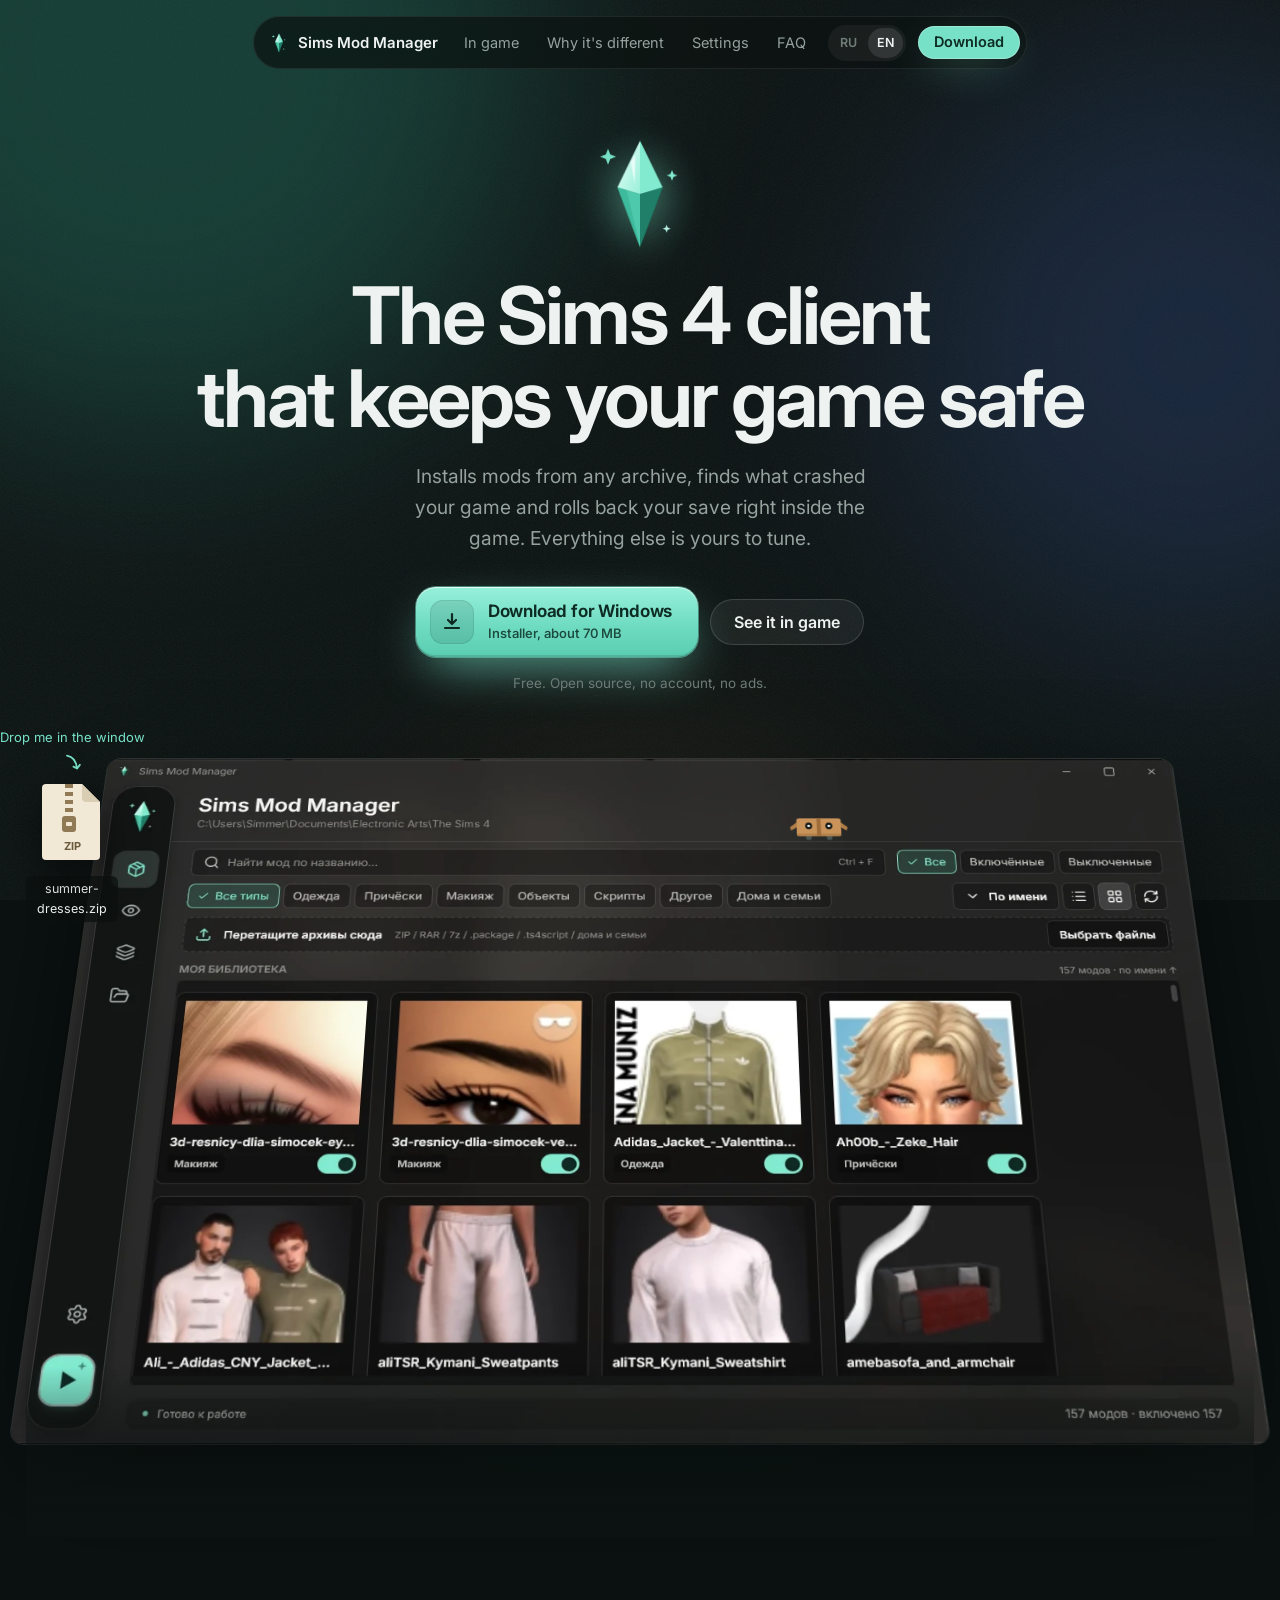
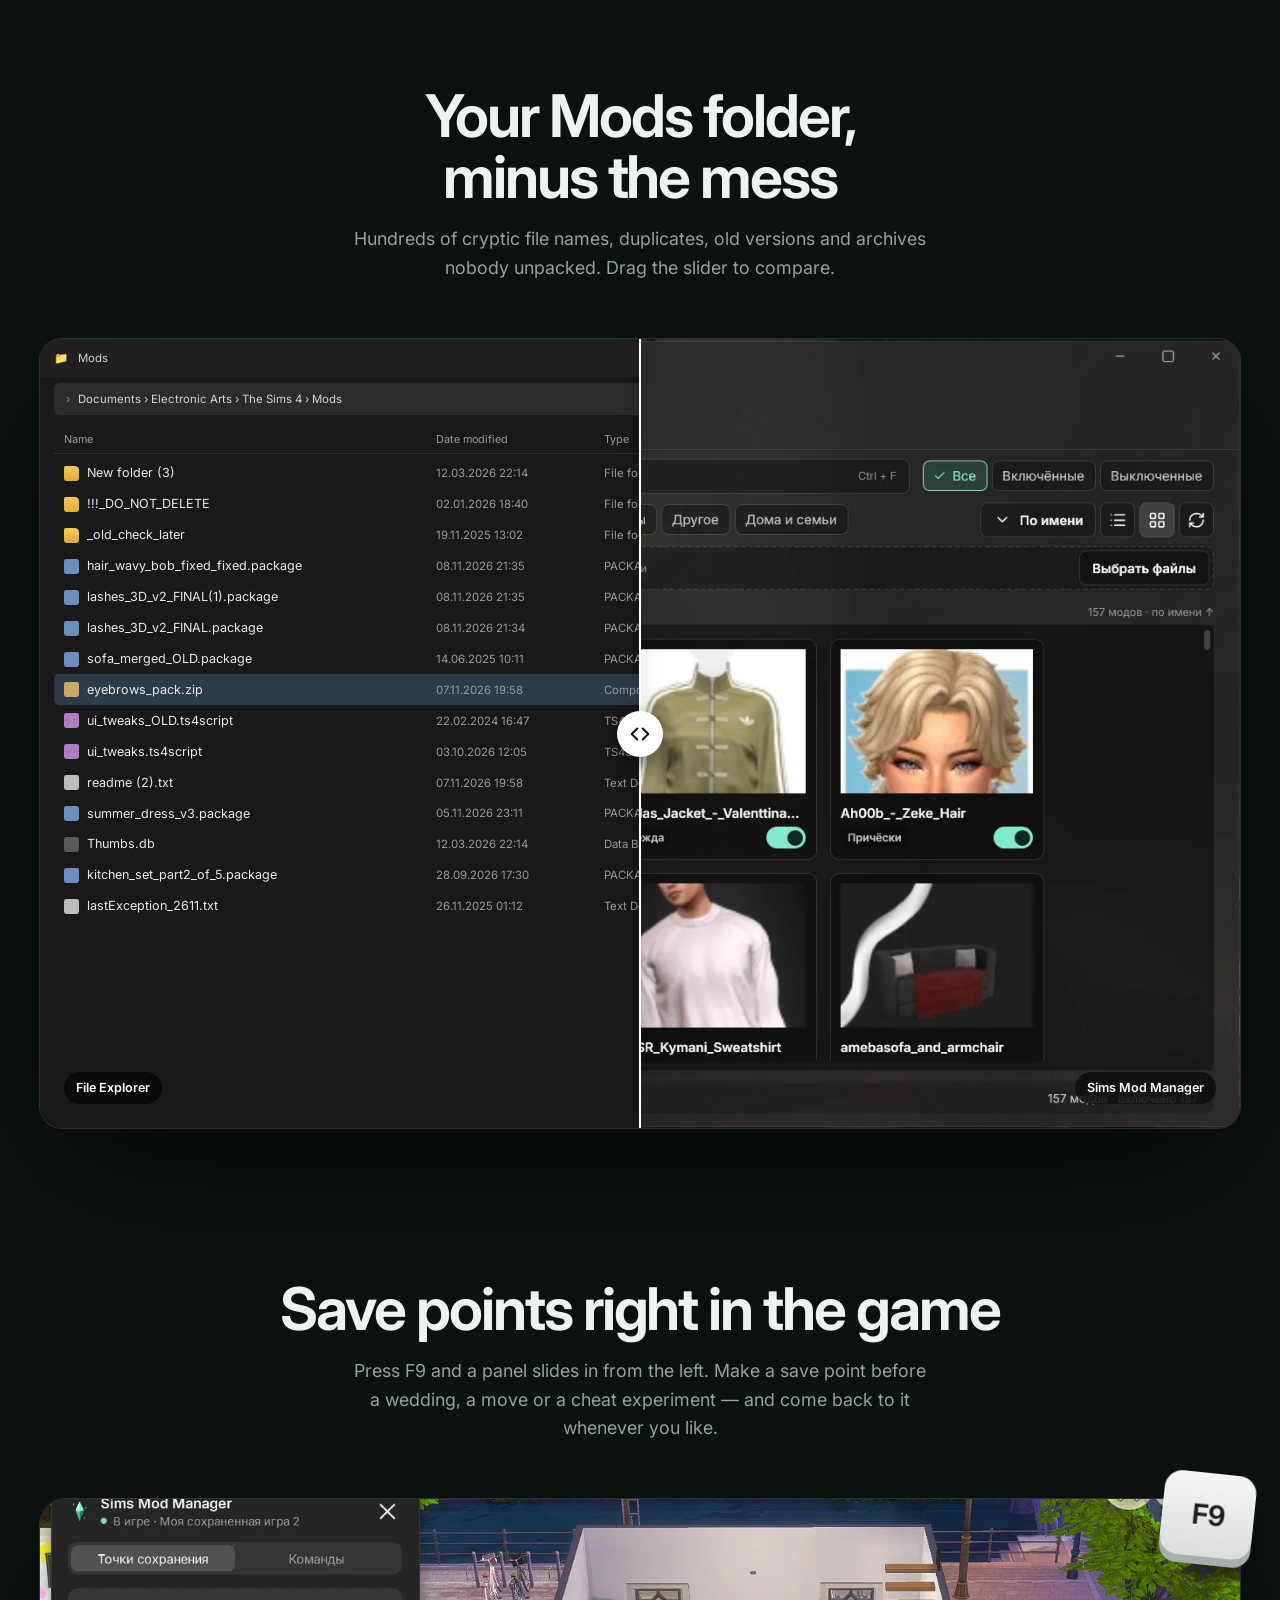
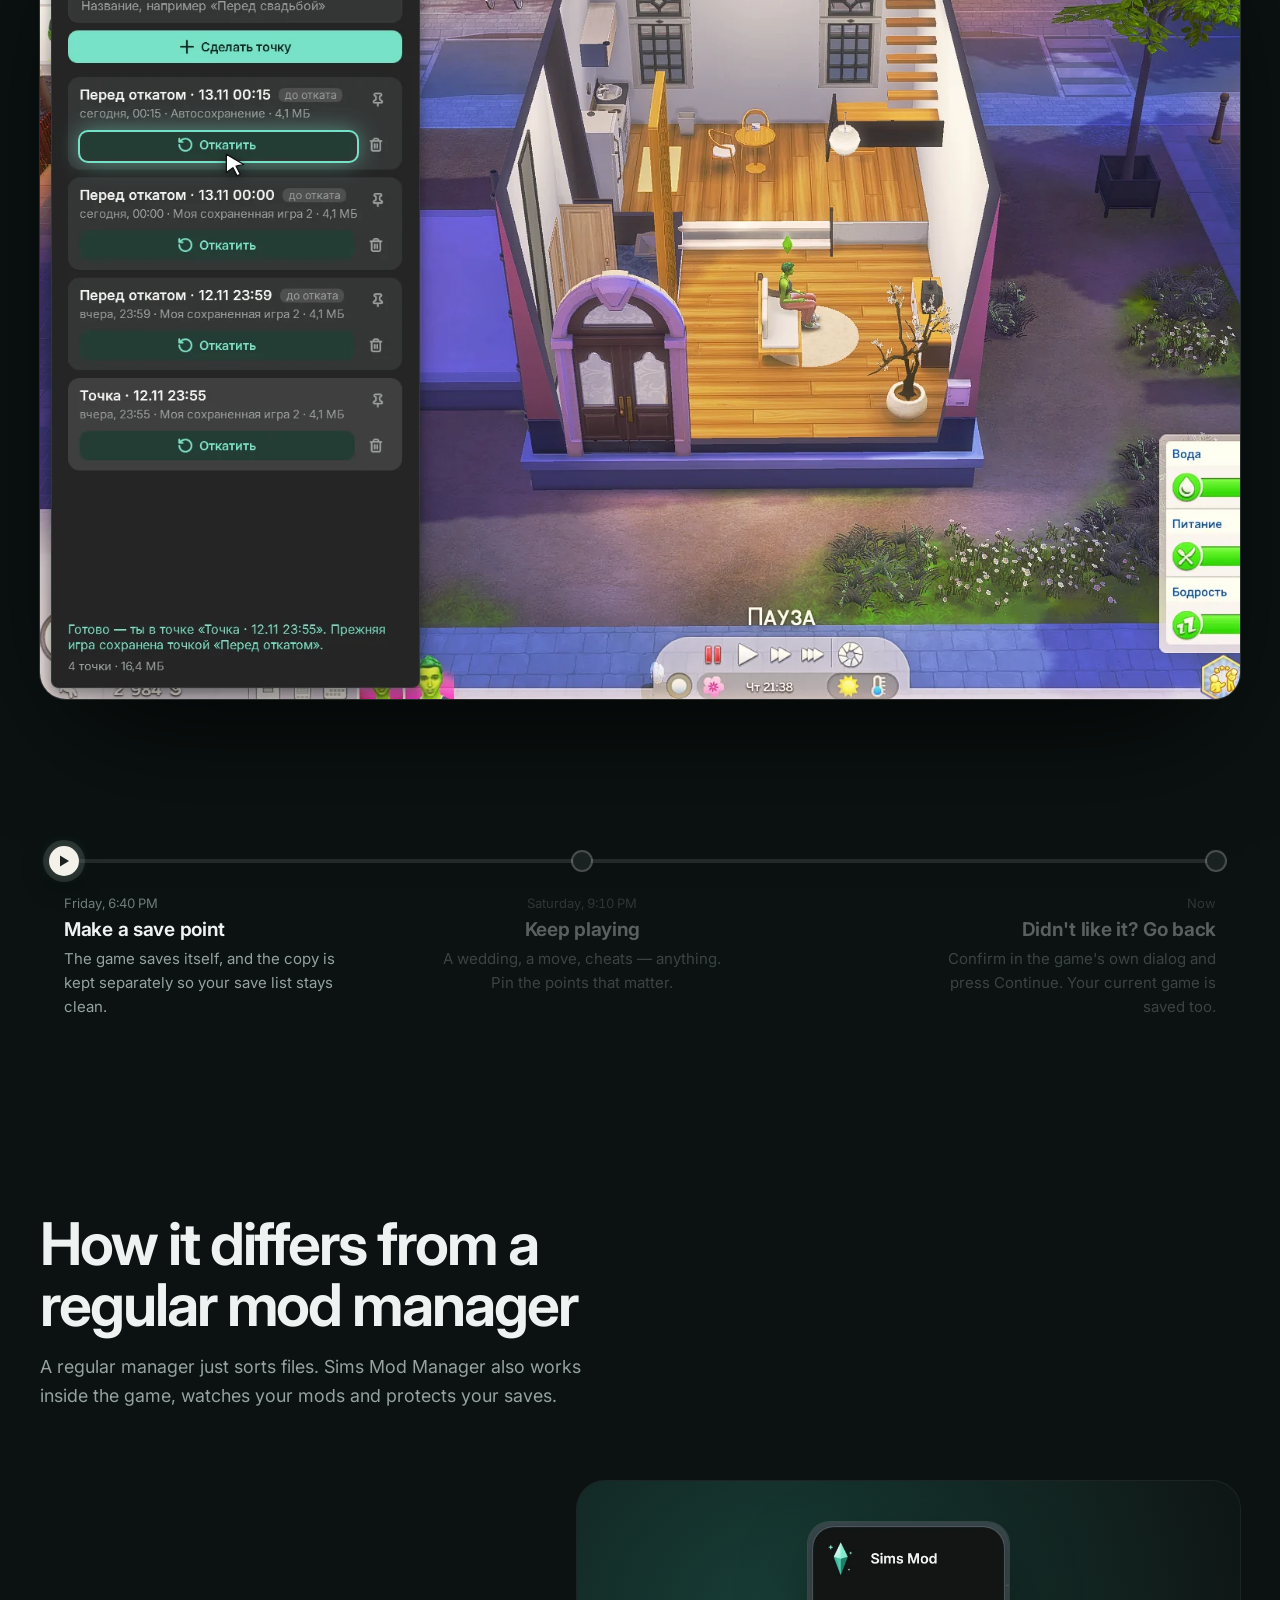
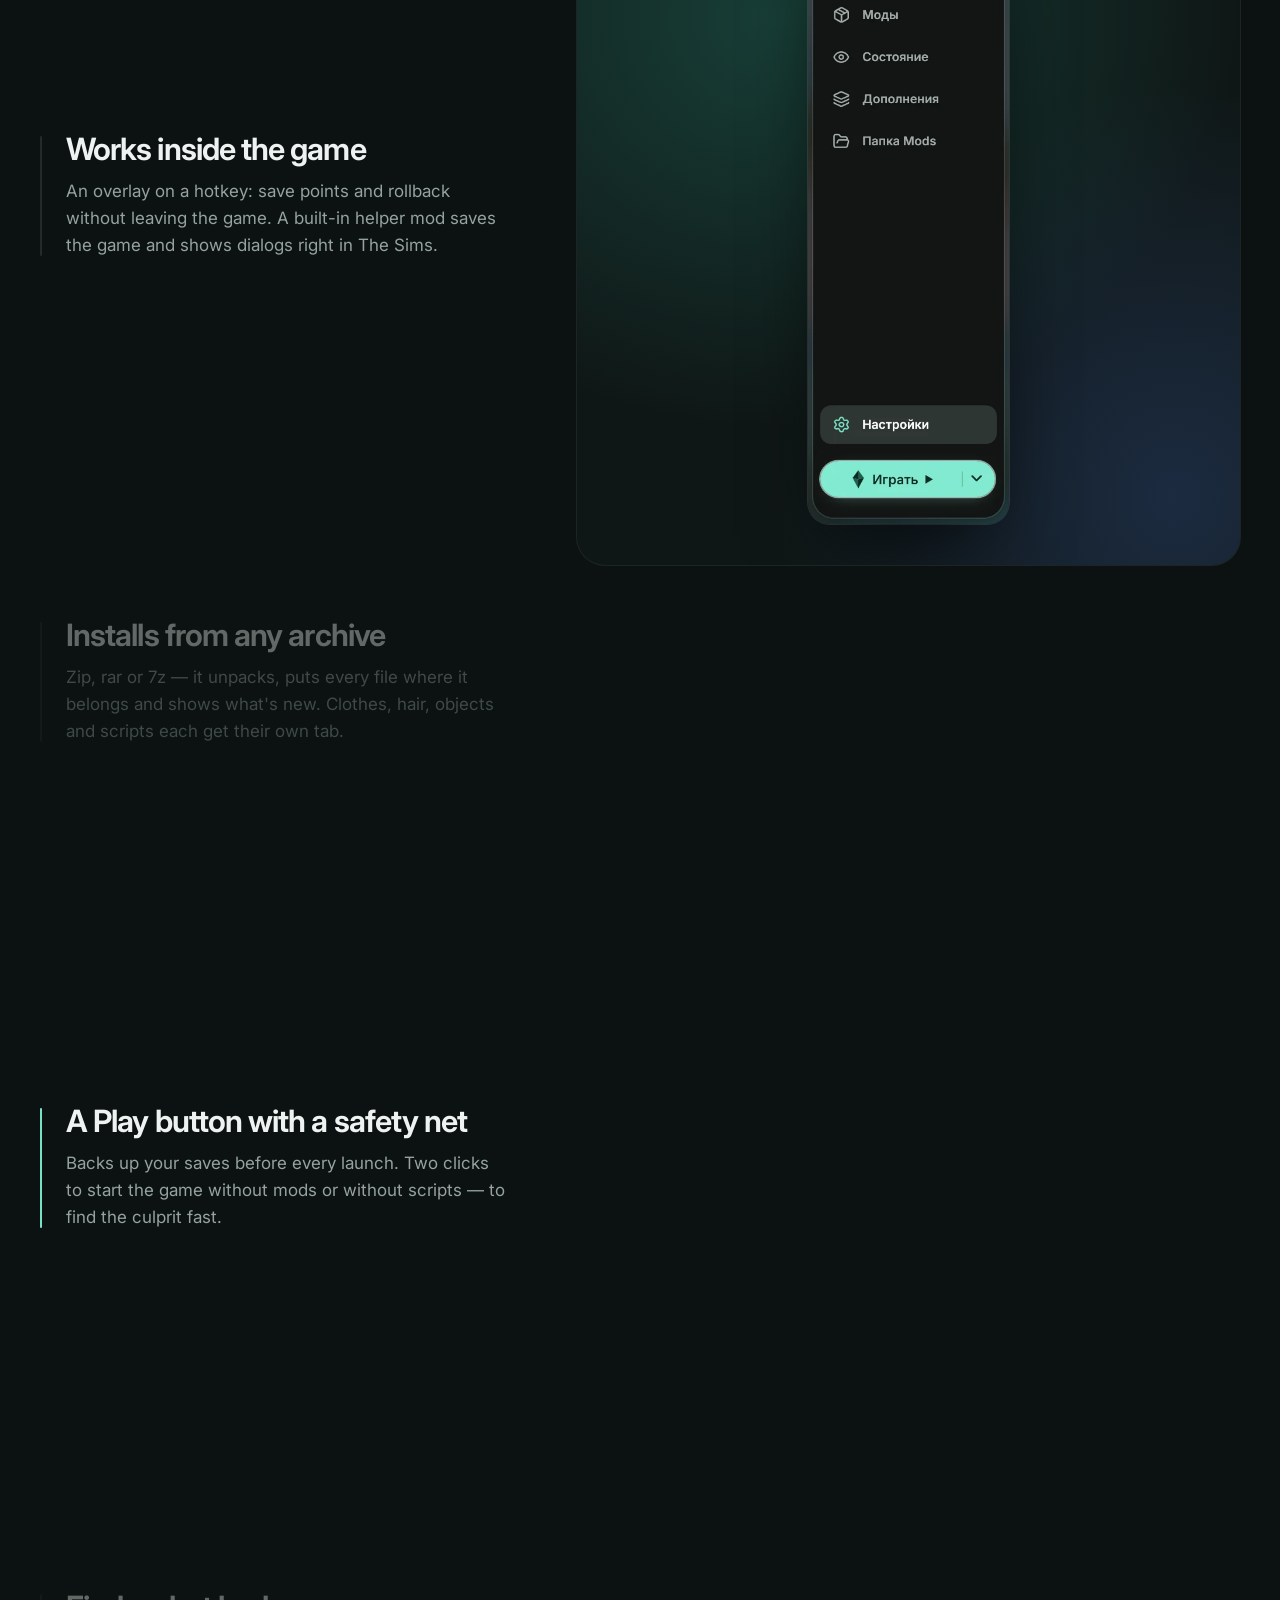
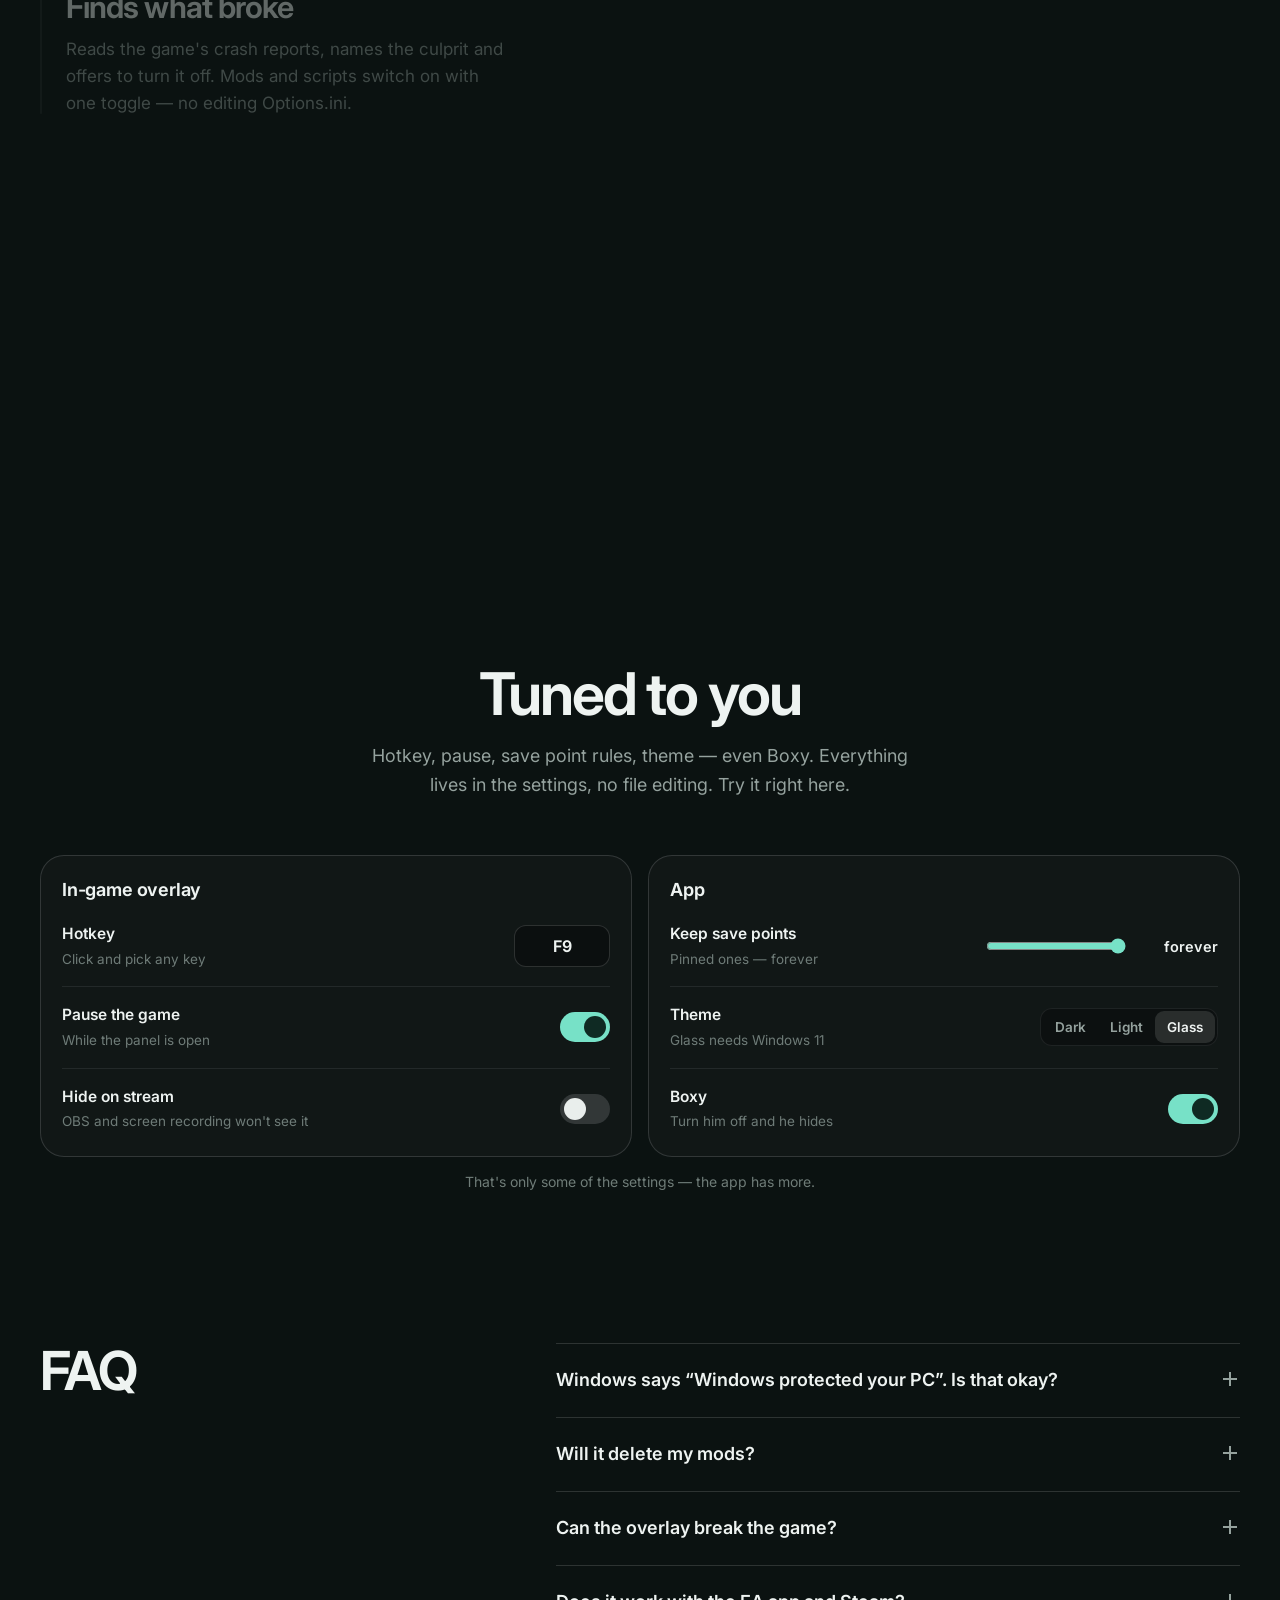
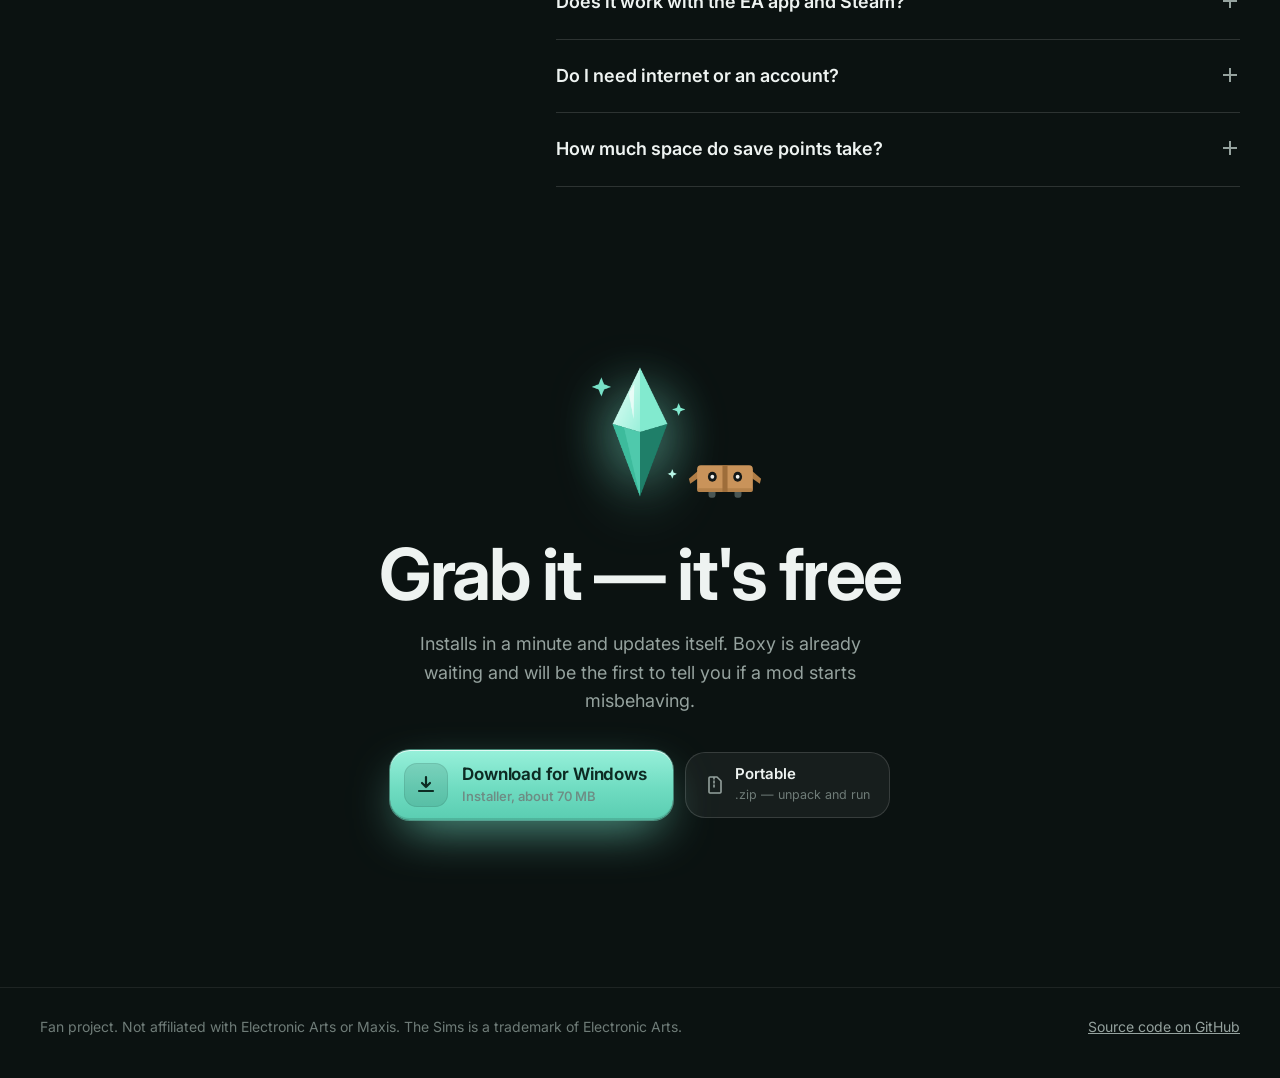
==== commit 46279199: "Сайт: логотип без подложки — только кристалл со свечением Co-Authored-By: Claude Opus 5.5 <noreply@a" ====
--- a/site/index.html
+++ b/site/index.html
@@ -59,7 +59,7 @@
 <main id="top">
   <section class="hero">
     <div class="wrap intro">
-      <div class="app-icon"><img src="img/logo-512.webp" width="512" height="512" alt=""></div>
+      <div class="app-icon"><img src="img/mark.webp" width="256" height="256" alt=""></div>
       <h1><span>Клиент для Sims 4,</span> <span>который бережёт твою игру</span></h1>
       <p class="lead">Ставит моды из любых архивов, находит виновника вылета и откатывает сохранение прямо в игре. А всё остальное настраивается под тебя.</p>
       <div class="actions">
@@ -268,7 +268,7 @@
   <section class="download" id="download" aria-labelledby="dl-h">
     <div class="wrap">
       <div class="scene">
-        <div class="crystal" id="crystal"><img src="img/logo-512.webp" width="512" height="512" alt=""></div>
+        <div class="crystal" id="crystal"><img src="img/mark.webp" width="256" height="256" alt=""></div>
         <div class="box-buddy" data-buddy><span class="bubble">Жду тебя!</span></div>
       </div>
       <h2 id="dl-h">Забирай — это бесплатно</h2>
--- a/site/style.css
+++ b/site/style.css
@@ -58,8 +58,9 @@
 
 /* ── Первый экран ── */
 .hero { padding: 132px 0 0; text-align: center; position: relative; }
-.app-icon { width: 76px; margin: 0 auto; perspective: 500px; }
-.app-icon img { width: 100%; border-radius: 20px; box-shadow: 0 18px 50px -12px rgba(119,225,199,.5); animation: icon-in 1.4s .1s var(--ease) both; }
+.app-icon { width: 124px; margin: 0 auto -10px; perspective: 500px; position: relative; }
+.app-icon::before { content: ""; position: absolute; inset: 10% 18%; border-radius: 50%; background: radial-gradient(closest-side, rgba(119,225,199,.38), transparent); filter: blur(18px); z-index: -1; }
+.app-icon img { width: 100%; display: block; filter: drop-shadow(0 10px 24px rgba(119,225,199,.35)); animation: icon-in 1.4s .1s var(--ease) both; }
 @keyframes icon-in { from { opacity: 0; transform: rotateY(-200deg) scale(.6); } to { opacity: 1; transform: none; } }
 .hero h1 { margin: 28px auto 0; font-size: clamp(40px, 6.2vw, 86px); text-wrap: balance; }
 @media (min-width: 640px) { .hero h1 span { display: block; } }
@@ -233,11 +234,12 @@
 /* Скачать */
 .download { padding: 170px 0 120px; text-align: center; }
 .download .scene { position: relative; width: 150px; margin: 0 auto 30px; }
-.download .crystal { width: 120px; margin: 0 auto; perspective: 600px; }
-.download .crystal img { width: 100%; border-radius: 30px; box-shadow: 0 20px 60px -10px rgba(119,225,199,.55); }
+.download .crystal { width: 150px; margin: 0 auto; perspective: 600px; position: relative; }
+.download .crystal::before { content: ""; position: absolute; inset: 8% 16%; border-radius: 50%; background: radial-gradient(closest-side, rgba(119,225,199,.42), transparent); filter: blur(22px); z-index: -1; }
+.download .crystal img { width: 100%; display: block; filter: drop-shadow(0 14px 30px rgba(119,225,199,.4)); }
 .download .crystal.spin img { animation: spin 1.3s var(--ease); }
 @keyframes spin { from { transform: rotateY(0); } to { transform: rotateY(360deg); } }
-.download .scene .box-buddy { width: 76px; left: 108px; bottom: -6px; }
+.download .scene .box-buddy { width: 76px; left: 122px; bottom: 6px; }
 .download h2 { font-size: clamp(40px, 5.6vw, 76px); }
 .download p { margin: 18px auto 0; color: var(--muted); max-width: 44ch; font-size: 18px; }
 .download .actions { margin-top: 34px; display: flex; gap: 12px; justify-content: center; flex-wrap: wrap; }
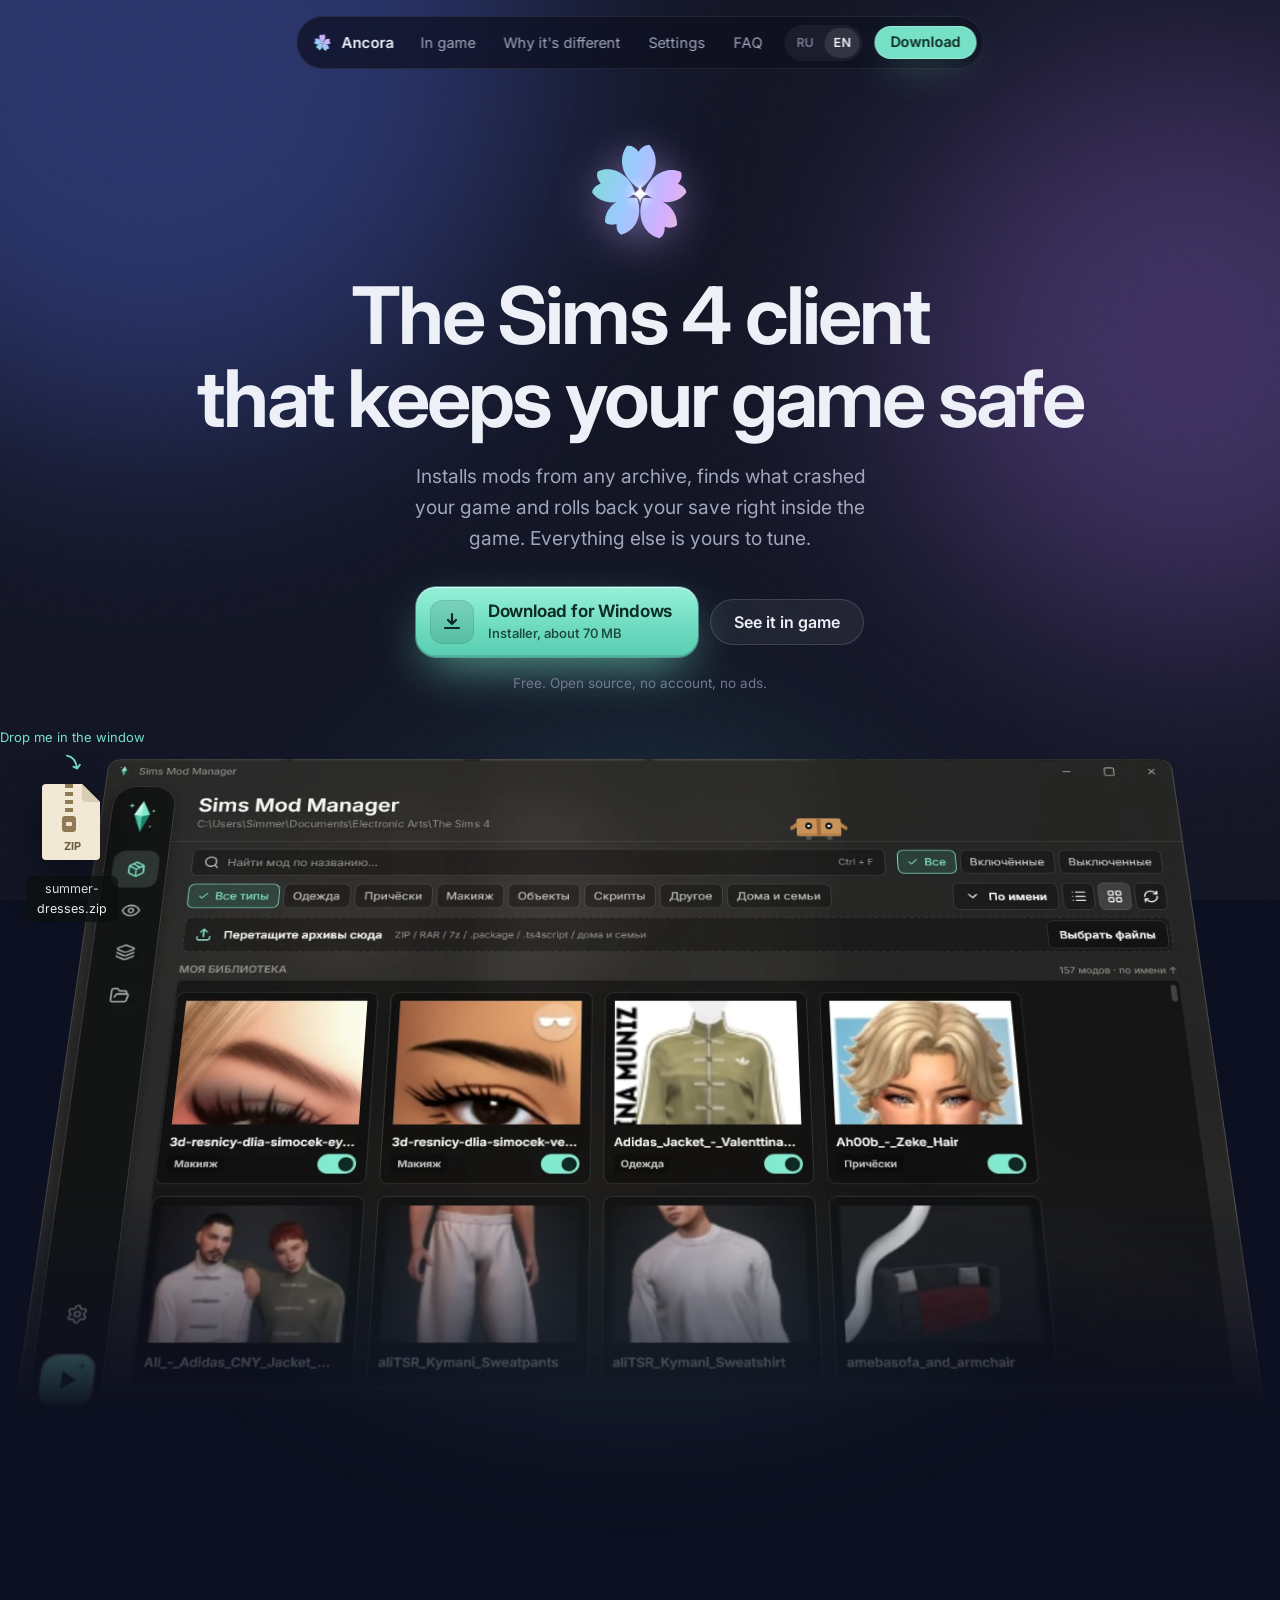
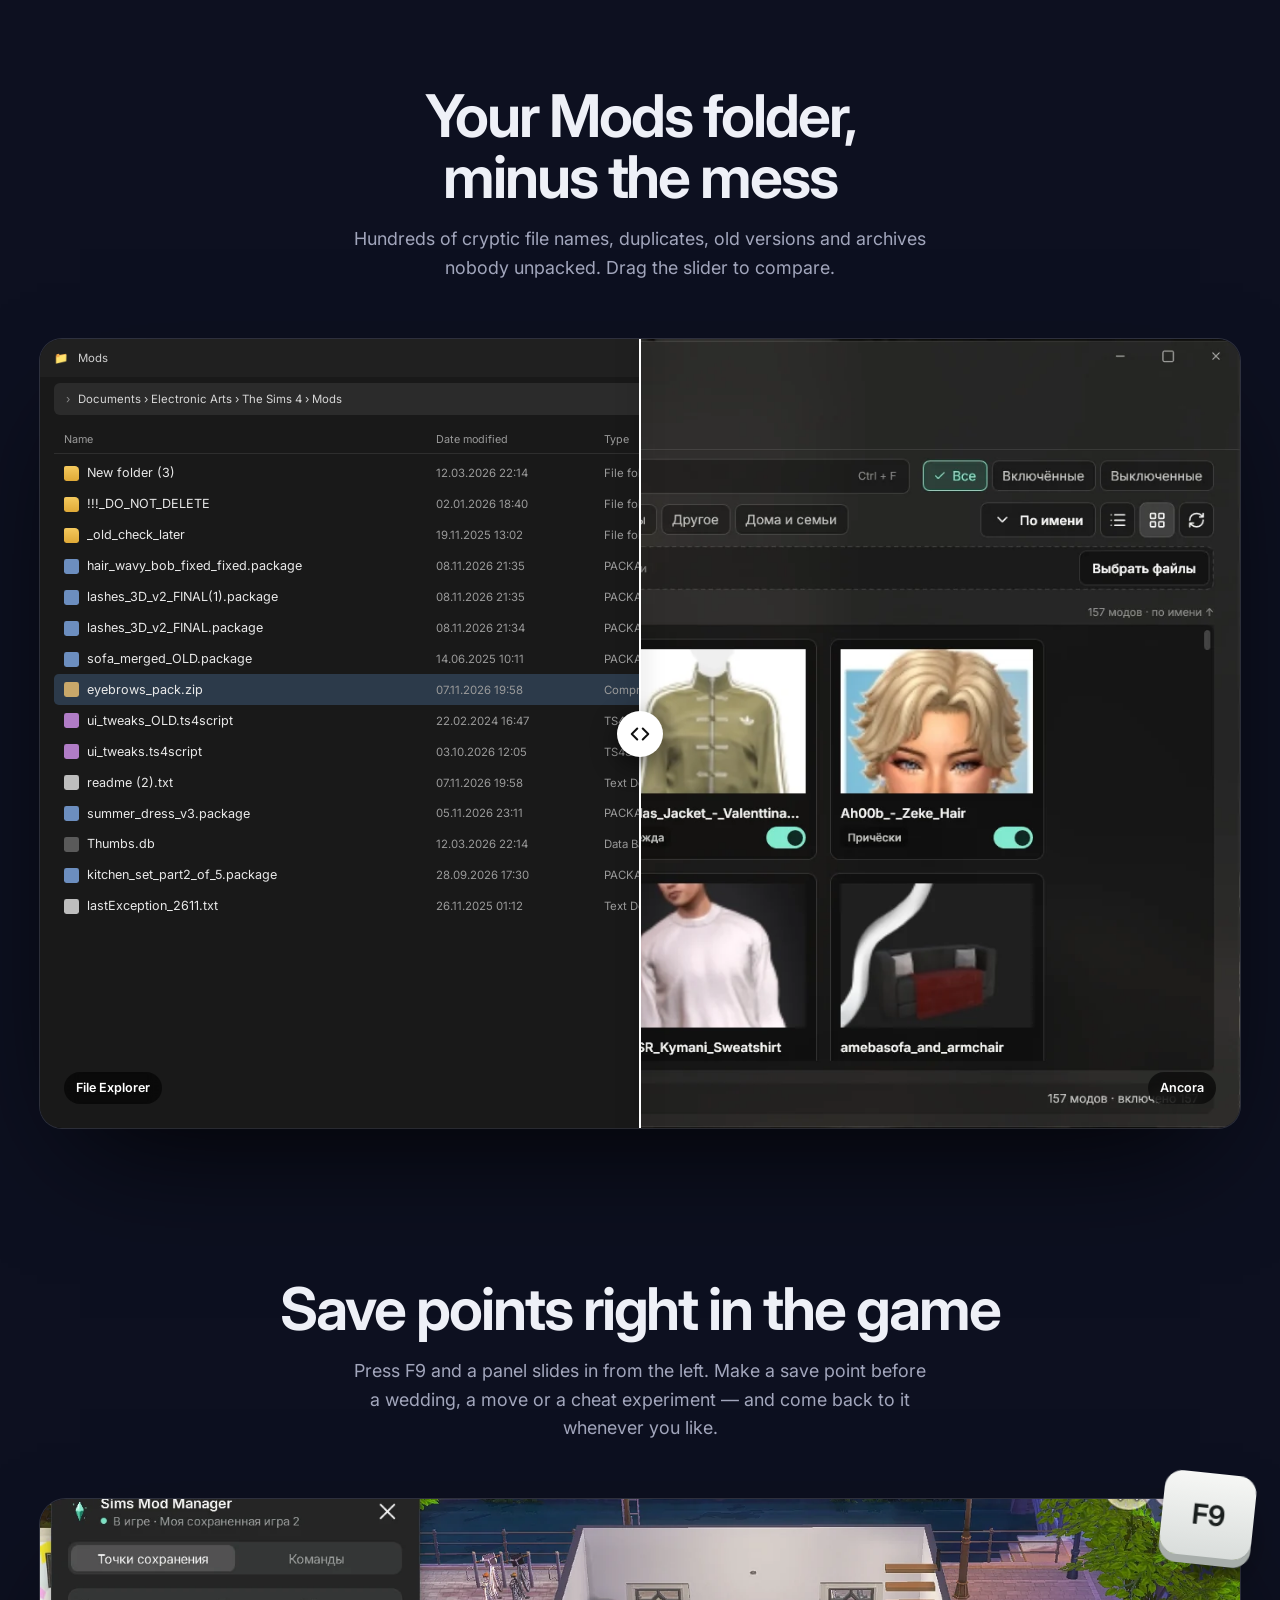
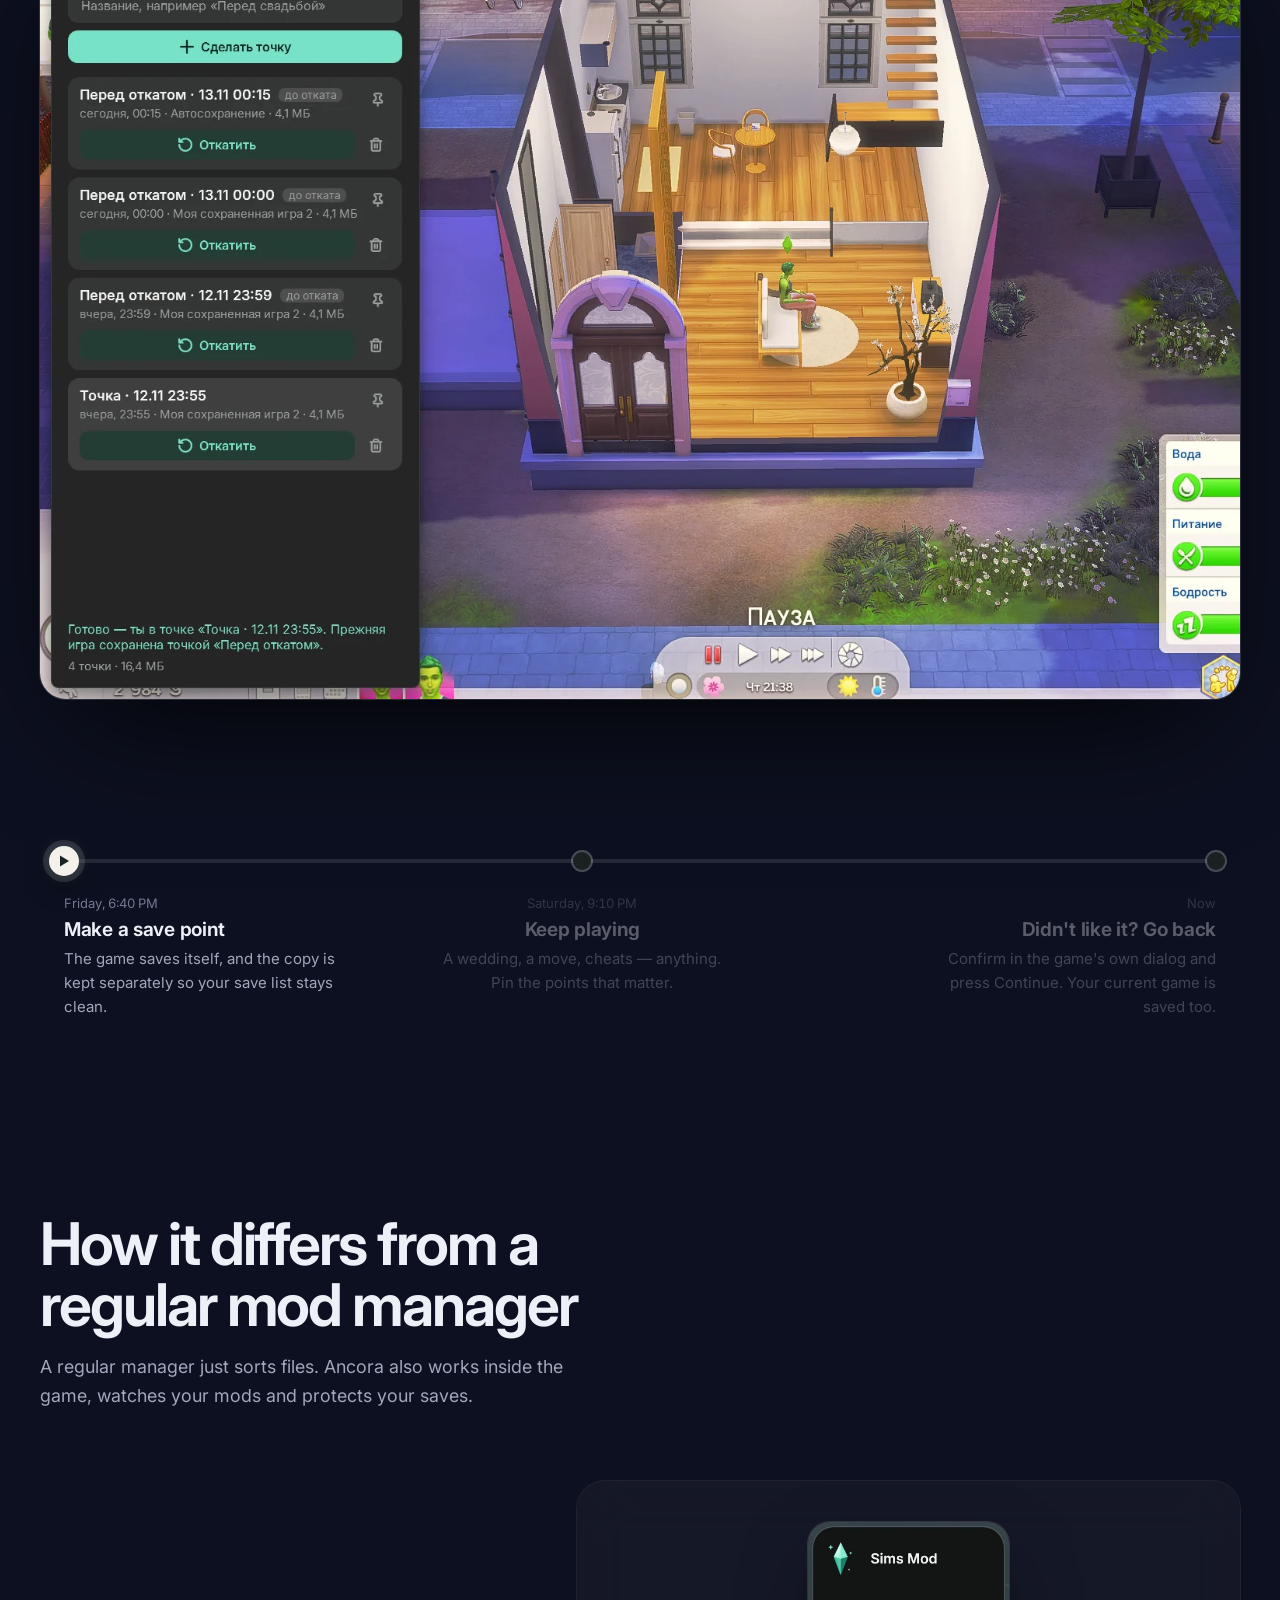
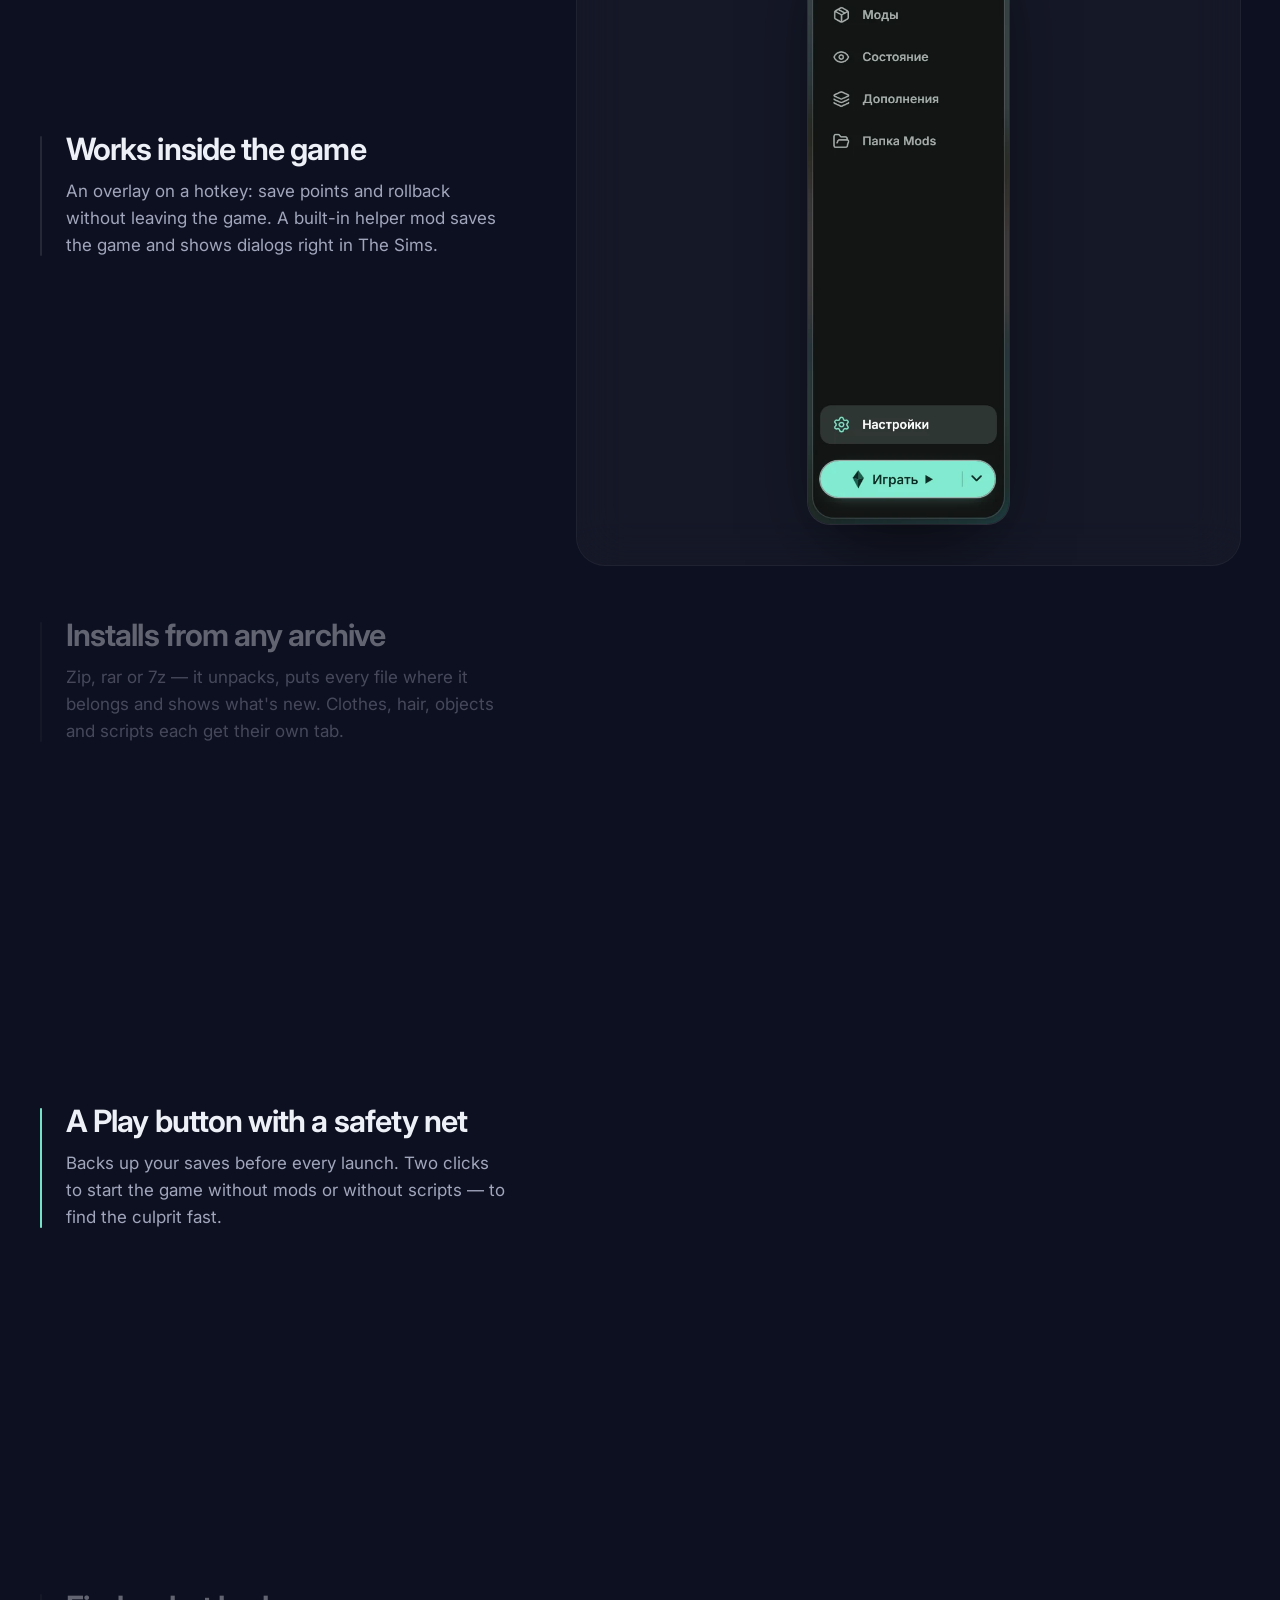
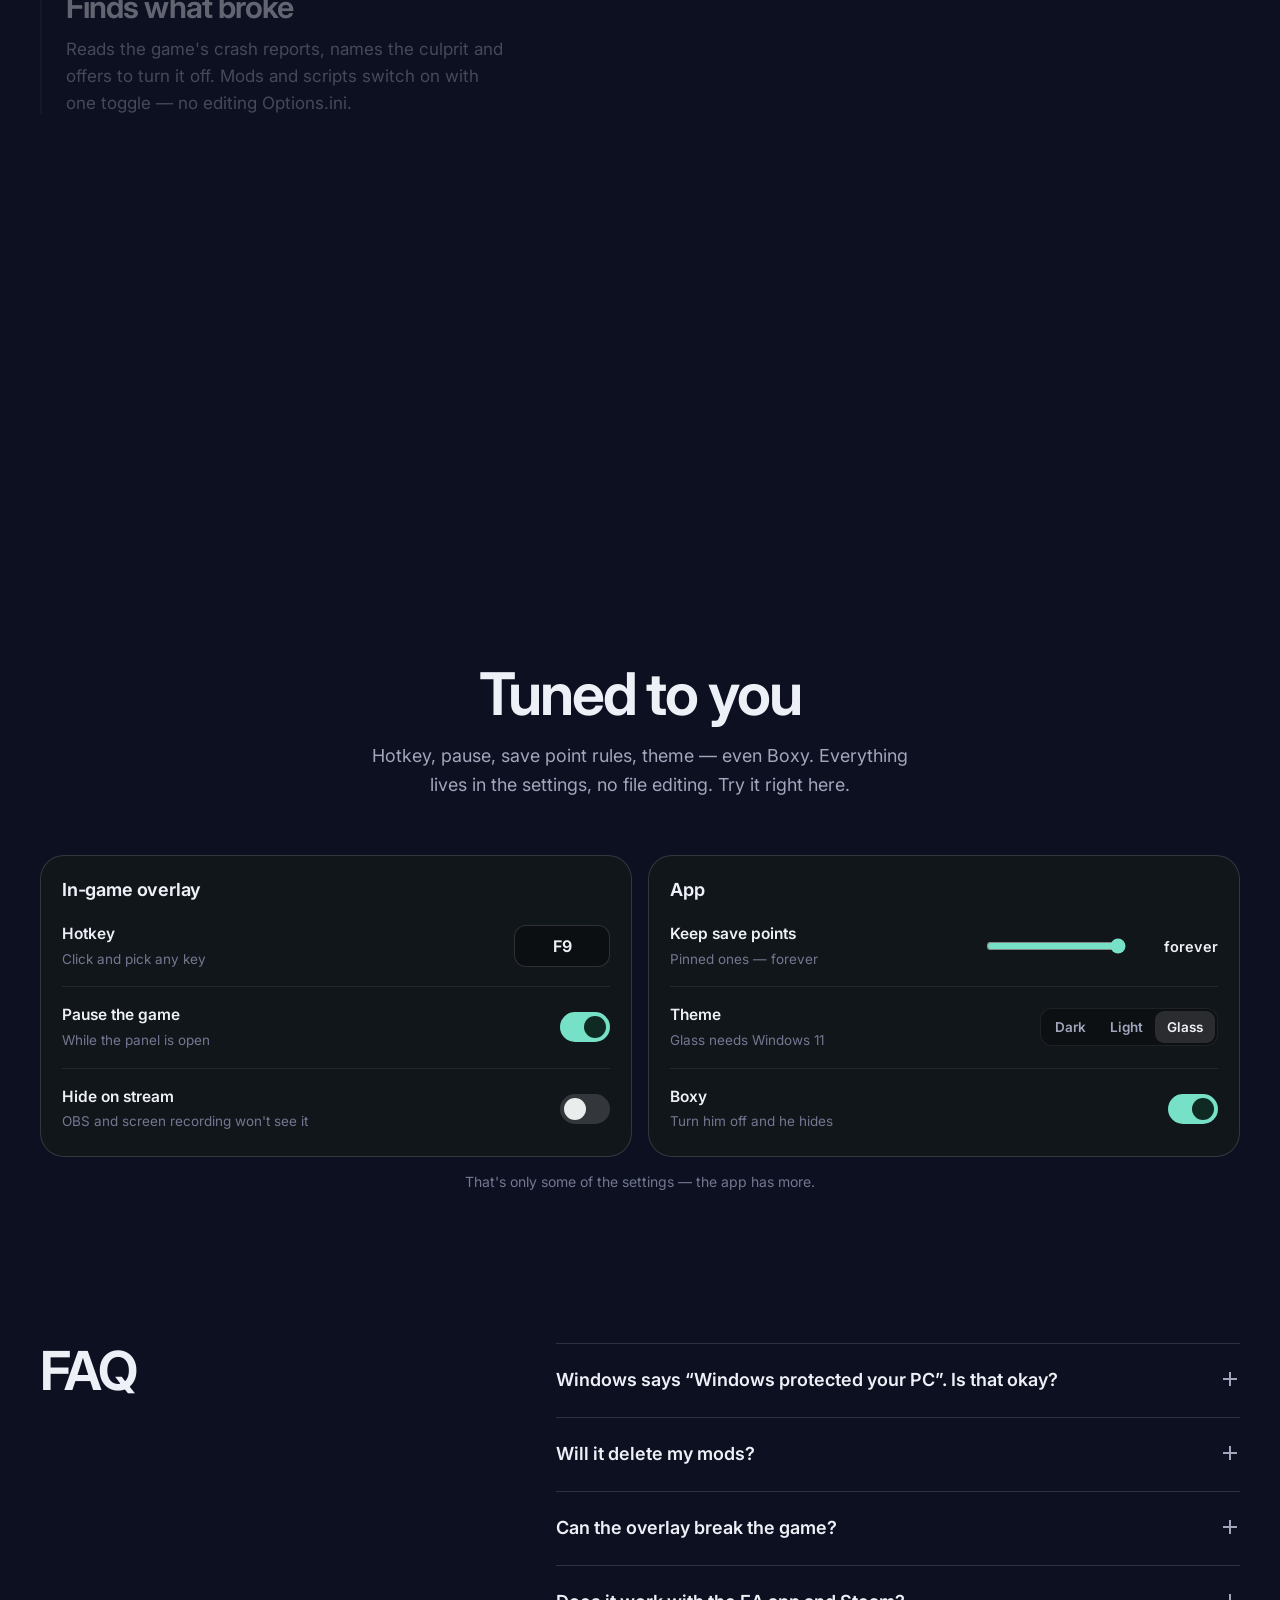
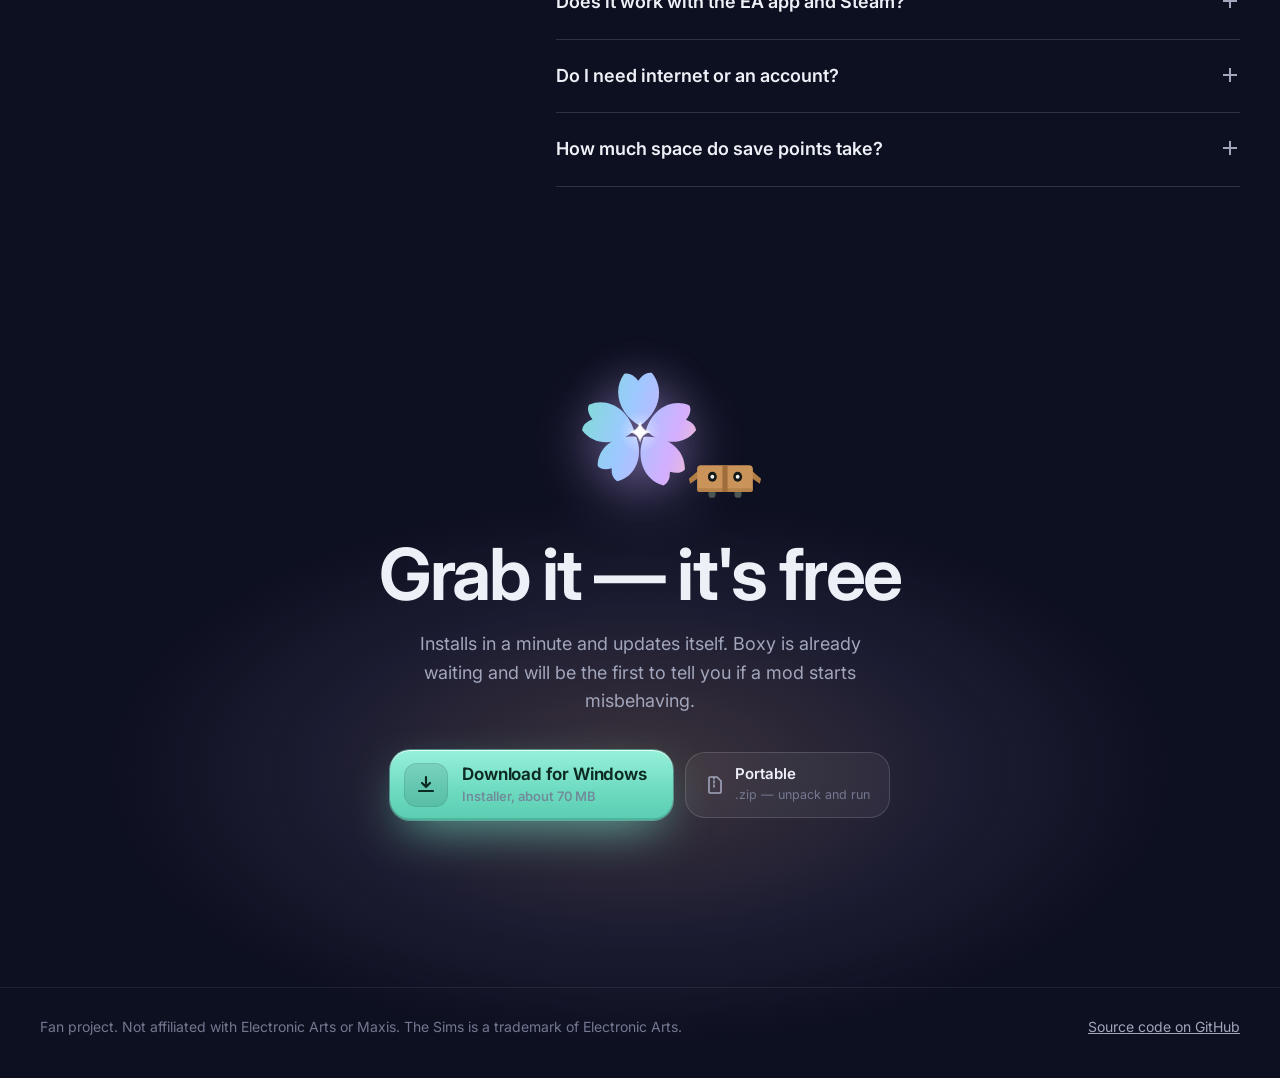
==== commit da97aa30: "Сайт: новое имя Ancora, живая сакура вместо кристалла, пастельная ночь до рассвета - Логотип — аними" ====
--- a/site/index.html
+++ b/site/index.html
@@ -3,15 +3,16 @@
 <head>
 <meta charset="utf-8">
 <meta name="viewport" content="width=device-width, initial-scale=1">
-<title>Sims Mod Manager — клиент для The Sims 4</title>
+<title>Ancora — клиент для The Sims 4</title>
 <meta name="description" content="Бесплатный клиент для The Sims 4: ставит моды из архивов, находит виновника вылета и откатывает сохранения прямо из игры.">
-<meta name="theme-color" content="#0B1211">
-<link rel="icon" href="logo.png">
+<meta name="theme-color" content="#0D1020">
+<link rel="icon" href="img/mark.svg" type="image/svg+xml">
+<link rel="icon" href="logo.png" type="image/png">
 <link rel="alternate" hreflang="ru" href="https://drowwithskadi.github.io/SimsModManager/">
 <link rel="alternate" hreflang="en" href="https://drowwithskadi.github.io/SimsModManager/en/">
 <link rel="alternate" hreflang="x-default" href="https://drowwithskadi.github.io/SimsModManager/en/">
 <meta property="og:type" content="website">
-<meta property="og:title" content="Sims Mod Manager — клиент для The Sims 4">
+<meta property="og:title" content="Ancora — клиент для The Sims 4">
 <meta property="og:description" content="Бесплатный клиент для The Sims 4: ставит моды из архивов, находит виновника вылета и откатывает сохранения прямо из игры.">
 <meta property="og:image" content="https://drowwithskadi.github.io/SimsModManager/og.jpg">
 <meta property="og:image:width" content="1200">
@@ -25,6 +26,9 @@
 </head>
 <body>
 <div class="wallpaper" aria-hidden="true"><i></i><i></i><i></i></div>
+<div class="sky" id="sky" aria-hidden="true"></div>
+
+<template id="sakura-svg"><svg viewBox="0 0 120 120" class="mk sk idle on" aria-hidden="true"><defs><linearGradient id="g__ID__" gradientUnits="userSpaceOnUse" x1="14" y1="106" x2="106" y2="14"><stop offset="0" stop-color="#77E1C7"/><stop offset=".4" stop-color="#9CC9FF"/><stop offset=".72" stop-color="#D4AEFF"/><stop offset="1" stop-color="#FFC4B0"/><animateTransform attributeName="gradientTransform" type="rotate" values="0 60 60;360 60 60" dur="30s" repeatCount="indefinite"/></linearGradient><radialGradient id="c__ID__" gradientUnits="userSpaceOnUse" cx="60" cy="60" r="17"><stop offset="0" stop-color="#fff" stop-opacity=".9"/><stop offset=".45" stop-color="#fff" stop-opacity=".25"/><stop offset="1" stop-color="#fff" stop-opacity="0"/></radialGradient></defs><mask id="pm__ID__" maskUnits="userSpaceOnUse" x="0" y="0" width="120" height="120"><g class="rot"><g transform="rotate(-2 60 60)"><g class="pe pe0" style="animation-delay:0.0s"><path transform="translate(60 60)" d="M0 -5 C-15.00 -14.00 -22.00 -33.00 -11.00 -47.00 Q-5.00 -48.00 0 -41.00 Q5.00 -48.00 11.00 -47.00 C22.00 -33.00 15.00 -14.00 0 -5Z" fill="#fff"/></g></g><g transform="rotate(75 60 60)"><g class="pe pe1" style="animation-delay:-1.1s"><path transform="translate(60 60)" d="M0 -5 C-13.95 -13.02 -20.46 -30.69 -10.23 -43.71 Q-4.65 -44.64 0 -38.13 Q4.65 -44.64 10.23 -43.71 C20.46 -30.69 13.95 -13.02 0 -5Z" fill="#fff"/></g></g><g transform="rotate(143 60 60)"><g class="pe pe2" style="animation-delay:-2.2s"><path transform="translate(60 60)" d="M0 -5 C-14.55 -13.58 -21.34 -32.01 -10.67 -45.59 Q-4.85 -46.56 0 -39.77 Q4.85 -46.56 10.67 -45.59 C21.34 -32.01 14.55 -13.58 0 -5Z" fill="#fff"/></g></g><g transform="rotate(218 60 60)"><g class="pe pe3" style="animation-delay:-3.3s"><path transform="translate(60 60)" d="M0 -5 C-13.50 -12.60 -19.80 -29.70 -9.90 -42.30 Q-4.50 -43.20 0 -36.90 Q4.50 -43.20 9.90 -42.30 C19.80 -29.70 13.50 -12.60 0 -5Z" fill="#fff"/></g></g><g transform="rotate(285 60 60)"><g class="pe pe4" style="animation-delay:-4.4s"><path transform="translate(60 60)" d="M0 -5 C-14.40 -13.44 -21.12 -31.68 -10.56 -45.12 Q-4.80 -46.08 0 -39.36 Q4.80 -46.08 10.56 -45.12 C21.12 -31.68 14.40 -13.44 0 -5Z" fill="#fff"/></g></g></g></mask><g class="fl"><rect x="0" y="0" width="120" height="120" fill="url(#g__ID__)" mask="url(#pm__ID__)"/><g mask="url(#pm__ID__)"><circle cx="60" cy="60" r="17" fill="url(#c__ID__)"/></g><path class="cs" d="M60 51.5 Q61.36 58.64 68.5 60 Q61.36 61.36 60 68.5 Q58.64 61.36 51.5 60 Q58.64 58.64 60 51.5Z" fill="#FFFFFF"/></g><g class="fall"><path transform="translate(96 30) rotate(30) scale(.28)" d="M0 -5 C-15.00 -14.00 -22.00 -33.00 -11.00 -47.00 Q-5.00 -48.00 0 -41.00 Q5.00 -48.00 11.00 -47.00 C22.00 -33.00 15.00 -14.00 0 -5Z" fill="url(#g__ID__)"/></g></svg></template>
 
 <template id="buddy-svg">
   <svg viewBox="0 -4 120 66" aria-hidden="true">
@@ -47,7 +51,7 @@
 </template>
 
 <nav class="nav" aria-label="Разделы">
-  <a class="brand" href="#top"><img src="logo.png" alt=""><span>Sims Mod Manager</span></a>
+  <a class="brand" href="#top"><img src="img/mark.svg" alt=""><span>Ancora</span></a>
   <a class="link" href="#ingame">В игре</a>
   <a class="link" href="#features">Отличия</a>
   <a class="link" href="#tune">Настройки</a>
@@ -59,7 +63,7 @@
 <main id="top">
   <section class="hero">
     <div class="wrap intro">
-      <div class="app-icon"><img src="img/mark.webp" width="256" height="256" alt=""></div>
+      <div class="app-icon" data-sakura><img src="img/mark.svg" width="256" height="256" alt=""></div>
       <h1><span>Клиент для Sims 4,</span> <span>который бережёт твою игру</span></h1>
       <p class="lead">Ставит моды из любых архивов, находит виновника вылета и откатывает сохранение прямо в игре. А всё остальное настраивается под тебя.</p>
       <div class="actions">
@@ -74,7 +78,7 @@
 
     <div class="showcase" id="showcase">
       <div class="window" id="window">
-        <img src="img/library.webp" width="1373" height="903" alt="Окно Sims Mod Manager: библиотека модов с карточками, фильтрами по типам и зоной для перетаскивания архивов">
+        <img src="img/library.webp" width="1373" height="903" alt="Окно Ancora: библиотека модов с карточками, фильтрами по типам и зоной для перетаскивания архивов">
         <div class="dropzone" aria-hidden="true"></div>
         <div class="box-buddy" data-buddy id="hero-buddy"><span class="bubble">Погладь меня</span></div>
         <div class="toast" id="toast" role="status"><b>✓</b>Установлено 3 мода из «летние-платья.zip»</div>
@@ -102,7 +106,7 @@
         <p>Сотни файлов с непонятными именами, дубли, старые версии и архивы, которые забыли распаковать. Потяни ползунок и сравни.</p>
       </div>
       <div class="compare" id="compare" role="slider" tabindex="0" aria-label="Сравнение: папка Mods в проводнике и библиотека в программе" aria-valuemin="0" aria-valuemax="100" aria-valuenow="50">
-        <div class="after"><img src="img/library.webp" width="1373" height="903" loading="lazy" alt="Та же папка Mods в Sims Mod Manager: карточки с превью, типы и переключатели"></div>
+        <div class="after"><img src="img/library.webp" width="1373" height="903" loading="lazy" alt="Та же папка Mods в Ancora: карточки с превью, типы и переключатели"></div>
         <div class="before" aria-hidden="true">
           <div class="explorer">
             <div class="tb"><span>📁</span><span>Mods</span><span class="ctl">— ▢ ✕</span></div>
@@ -128,7 +132,7 @@
           </div>
         </div>
         <span class="tag l">Проводник</span>
-        <span class="tag r">Sims Mod Manager</span>
+        <span class="tag r">Ancora</span>
         <div class="handle" aria-hidden="true"><span><svg viewBox="0 0 24 24" fill="none" stroke="currentColor" stroke-width="2.2" stroke-linecap="round" stroke-linejoin="round"><path d="M9 6l-6 6 6 6M15 6l6 6-6 6"/></svg></span></div>
       </div>
     </div>
@@ -143,12 +147,12 @@
 
       <div class="ingame" id="ingame-demo" data-phase="0">
         <figure>
-          <img src="img/ingame.webp" width="1544" height="1029" loading="lazy" alt="The Sims 4 с открытой слева панелью Sims Mod Manager: список точек сохранения с кнопками «Откатить»">
+          <img src="img/ingame.webp" width="1544" height="1029" loading="lazy" alt="The Sims 4 с открытой слева панелью Ancora: список точек сохранения с кнопками «Откатить»">
           <span class="focus-ring" aria-hidden="true"></span>
           <span class="ripple" id="ripple" aria-hidden="true"></span>
           <div class="dim" aria-hidden="true"></div>
           <div class="sims-dialog" aria-hidden="true">
-            <h4>Sims Mod Manager</h4>
+            <h4>Ancora</h4>
             <p>Вернуться к точке «Перед откатом · 13.11 00:15»? Текущая игра уже сохранена отдельной точкой. Игра выйдет в главное меню — там нажми «Продолжить».</p>
             <div class="btns"><span>Вернуться к точке</span><span>Остаться</span></div>
           </div>
@@ -184,7 +188,7 @@
     <div class="wrap">
       <div class="sec-head">
         <h2 id="features-h">Чем он отличается от обычного менеджера модов</h2>
-        <p>Обычный менеджер просто раскладывает файлы. Sims Mod Manager ещё и работает внутри игры, следит за модами и бережёт сохранения.</p>
+        <p>Обычный менеджер просто раскладывает файлы. Ancora ещё и работает внутри игры, следит за модами и бережёт сохранения.</p>
       </div>
       <div class="features">
         <div class="f-list">
@@ -268,7 +272,7 @@
   <section class="download" id="download" aria-labelledby="dl-h">
     <div class="wrap">
       <div class="scene">
-        <div class="crystal" id="crystal"><img src="img/mark.webp" width="256" height="256" alt=""></div>
+        <div class="crystal" id="crystal" data-sakura><img src="img/mark.svg" width="256" height="256" alt=""></div>
         <div class="box-buddy" data-buddy><span class="bubble">Жду тебя!</span></div>
       </div>
       <h2 id="dl-h">Забирай — это бесплатно</h2>
@@ -284,7 +288,7 @@
         </a>
       </div>
       <div class="to-pc">
-        <p>Sims Mod Manager работает на компьютере с Windows. Скопируй ссылку и открой её на компьютере.</p>
+        <p>Ancora работает на компьютере с Windows. Скопируй ссылку и открой её на компьютере.</p>
         <div class="row"><input id="pc-link" readonly value="https://drowwithskadi.github.io/SimsModManager/" aria-label="Ссылка на сайт"><button type="button" id="pc-copy">Скопировать</button></div>
       </div>
       <p class="release" id="release"></p>
--- a/site/style.css
+++ b/site/style.css
@@ -1,27 +1,31 @@
 /*
-  Сайт — продолжение самой программы: тёмное стекло поверх «обоев», мятный кристалл, Inter.
+  Сайт — продолжение самой программы: тёмное стекло поверх «обоев», живая сакура Ancora, Inter.
+  Палитра — пастельная ночь, которая к концу страницы светлеет до рассвета.
   Вместо карточек и списков — живые моменты из программы:
   архив можно бросить в окно, Коробок следит за курсором, откат показан на шкале времени игры,
   настройки можно потрогать прямо на странице.
   Общий файл для русской и английской версии; страницы собираются из site/src (tools/build_site.py).
 */
 :root {
-  --bg: #0B1211;
-  --glass: rgba(26, 34, 33, .58);
+  --bg: #0D1020;
+  --w1: #3A4A9A; --w2: #6A4C9C; --w3: #2E6F78;
+  --glass: rgba(24, 26, 44, .58);
   --line: rgba(255, 255, 255, .08);
   --line-strong: rgba(255, 255, 255, .14);
-  --text: #EEF3F1;
-  --muted: #95A29E;
-  --faint: #6F7C78;
+  --text: #EEF0F7;
+  --muted: #A2A6BC;
+  --faint: #737891;
   --mint: #77E1C7;
   --on-mint: #0D2B23;
+  --lilac: #C6A8FF;
+  --glow: 198, 168, 255;   /* сиреневое свечение вокруг сакуры */
   --font: "Inter", "Segoe UI", system-ui, sans-serif;
   --ease: cubic-bezier(.2, .8, .2, 1);
   color-scheme: dark;
 }
 * { box-sizing: border-box; }
 html { -webkit-text-size-adjust: 100%; scroll-behavior: smooth; }
-body { margin: 0; background: var(--bg); color: var(--text); font-family: var(--font); font-size: 17px; line-height: 1.6; -webkit-font-smoothing: antialiased; overflow-x: hidden; }
+body { margin: 0; background: var(--bg); transition: background-color .4s linear; color: var(--text); font-family: var(--font); font-size: 17px; line-height: 1.6; -webkit-font-smoothing: antialiased; overflow-x: hidden; }
 img { display: block; max-width: 100%; height: auto; }
 a { color: inherit; }
 h1, h2, h3 { margin: 0; font-weight: 650; letter-spacing: -0.035em; line-height: 1.04; text-wrap: balance; }
@@ -32,16 +36,16 @@
 /* «Обои» рабочего стола за стеклом программы, с лёгким зерном */
 .wallpaper { position: fixed; inset: 0; z-index: -1; pointer-events: none; overflow: hidden; }
 .wallpaper i { position: absolute; border-radius: 50%; filter: blur(110px); }
-.wallpaper i:nth-child(1) { width: 60vw; height: 60vw; left: -18vw; top: -26vw; background: #1F5F52; opacity: .55; }
-.wallpaper i:nth-child(2) { width: 46vw; height: 46vw; right: -16vw; top: 6vh; background: #283E6A; opacity: .45; }
-.wallpaper i:nth-child(3) { width: 40vw; height: 40vw; left: 30vw; bottom: -30vw; background: #5A4128; opacity: .35; }
+.wallpaper i:nth-child(1) { width: 60vw; height: 60vw; left: -18vw; top: -26vw; background: var(--w1); opacity: .6; }
+.wallpaper i:nth-child(2) { width: 46vw; height: 46vw; right: -16vw; top: 6vh; background: var(--w2); opacity: .5; }
+.wallpaper i:nth-child(3) { width: 40vw; height: 40vw; left: 30vw; bottom: -30vw; background: var(--w3); opacity: .42; }
 .wallpaper::after { content: ""; position: absolute; inset: 0; opacity: .07; mix-blend-mode: overlay;
   background-image: url("data:image/svg+xml,%3Csvg xmlns='http://www.w3.org/2000/svg' width='160' height='160'%3E%3Cfilter id='n'%3E%3CfeTurbulence type='fractalNoise' baseFrequency='.9' numOctaves='3' stitchTiles='stitch'/%3E%3C/filter%3E%3Crect width='100%25' height='100%25' filter='url(%23n)'/%3E%3C/svg%3E"); }
 
 /* ── Шапка-капсула, как боковая панель программы ── */
 .nav { position: fixed; top: 16px; left: 50%; transform: translateX(-50%); z-index: 50; width: max-content; max-width: calc(100% - 24px);
   display: flex; align-items: center; gap: 4px; padding: 6px 6px 6px 14px; border-radius: 999px;
-  background: rgba(13, 18, 17, .72); border: 1px solid var(--line); backdrop-filter: blur(18px) saturate(1.3); -webkit-backdrop-filter: blur(18px) saturate(1.3); white-space: nowrap; }
+  background: rgba(14, 16, 30, .72); border: 1px solid var(--line); backdrop-filter: blur(18px) saturate(1.3); -webkit-backdrop-filter: blur(18px) saturate(1.3); white-space: nowrap; }
 .nav .brand { display: flex; align-items: center; gap: 8px; text-decoration: none; font-weight: 600; font-size: 15px; margin-right: 10px; }
 .nav .brand img { width: 22px; height: 22px; }
 .nav a.link { text-decoration: none; color: var(--muted); font-size: 14.5px; padding: 8px 12px; border-radius: 999px; transition: color .2s, background .2s; }
@@ -59,9 +63,10 @@
 /* ── Первый экран ── */
 .hero { padding: 132px 0 0; text-align: center; position: relative; }
 .app-icon { width: 124px; margin: 0 auto -10px; perspective: 500px; position: relative; }
-.app-icon::before { content: ""; position: absolute; inset: 10% 18%; border-radius: 50%; background: radial-gradient(closest-side, rgba(119,225,199,.38), transparent); filter: blur(18px); z-index: -1; }
-.app-icon img { width: 100%; display: block; filter: drop-shadow(0 10px 24px rgba(119,225,199,.35)); animation: icon-in 1.4s .1s var(--ease) both; }
-@keyframes icon-in { from { opacity: 0; transform: rotateY(-200deg) scale(.6); } to { opacity: 1; transform: none; } }
+.app-icon::before { content: ""; position: absolute; inset: 10% 18%; border-radius: 50%; background: radial-gradient(closest-side, rgba(var(--glow),.38), transparent); filter: blur(18px); z-index: -1; }
+.app-icon > * { width: 100%; height: auto; display: block; filter: drop-shadow(0 10px 24px rgba(var(--glow),.35)); }
+.app-icon > img { animation: icon-in 1.4s .1s var(--ease) both; }
+@keyframes icon-in { from { opacity: 0; transform: scale(.6) rotate(-40deg); } to { opacity: 1; transform: none; } }
 .hero h1 { margin: 28px auto 0; font-size: clamp(40px, 6.2vw, 86px); text-wrap: balance; }
 @media (min-width: 640px) { .hero h1 span { display: block; } }
 .hero .lead { margin: 22px auto 0; max-width: 40ch; color: var(--muted); font-size: clamp(17px, 1.5vw, 20px); }
@@ -72,11 +77,13 @@
 .showcase { --p: 0; margin: 64px auto 0; width: min(1180px, 100% - 32px); perspective: 1800px; position: relative; }
 .window { position: relative; transform-origin: 50% 0;
   transform: rotateX(calc((1 - var(--p)) * 24deg)) scale(calc(.9 + var(--p) * .1));
-  border-radius: 14px; box-shadow: 0 0 0 1px var(--line-strong), 0 40px 120px -30px rgba(0,0,0,.8); }
-.window > img { border-radius: 14px; width: 100%; }
+  border-radius: 14px; }
+/* Низ окна растворяется в фоне маской — без цветной плашки, поэтому подходит к любому цвету фона */
+.window > img, .window::after { -webkit-mask-image: linear-gradient(#000 66%, transparent 96%); mask-image: linear-gradient(#000 66%, transparent 96%); }
+.window > img { border-radius: 14px; width: 100%; display: block; }
+.window::after { content: ""; position: absolute; inset: 0; border-radius: 14px; box-shadow: inset 0 0 0 1px var(--line-strong); pointer-events: none; }
 .window::before { content: ""; position: absolute; inset: 8% 4% -6%; z-index: -1; border-radius: 50%;
   background: radial-gradient(closest-side, rgba(119,225,199,.38), transparent); filter: blur(50px); opacity: calc(.5 + var(--p) * .5); }
-.showcase::after { content: ""; position: absolute; left: -2%; right: -2%; bottom: -2px; height: 22%; background: linear-gradient(transparent, var(--bg) 92%); pointer-events: none; z-index: 2; }
 
 /* Зона «Перетащите архивы сюда» на скриншоте подсвечивается, когда над окном несут архив */
 .dropzone { position: absolute; left: 8.8%; top: 26.2%; width: 89%; height: 5.8%; border-radius: 10px; pointer-events: none;
@@ -210,7 +217,7 @@
 .f-item p { margin-top: 12px; color: var(--muted); max-width: 40ch; }
 .f-item .f-shot { display: none; }
 .f-stage { position: sticky; top: 12vh; height: 76vh; border-radius: 28px; overflow: hidden;
-  background: radial-gradient(70% 60% at 30% 20%, rgba(31,95,82,.55), transparent), radial-gradient(60% 60% at 90% 90%, rgba(40,62,106,.5), transparent), #0F1716;
+  background: rgba(255,255,255,.035); backdrop-filter: blur(24px); -webkit-backdrop-filter: blur(24px);
   box-shadow: 0 0 0 1px var(--line); }
 .f-stage figure { position: absolute; inset: 0; margin: 0; display: grid; place-items: center; padding: 7%; opacity: 0; transform: scale(.96); filter: blur(8px); transition: opacity .55s var(--ease), transform .7s var(--ease), filter .55s var(--ease); }
 .f-stage figure.on { opacity: 1; transform: none; filter: none; }
@@ -235,10 +242,8 @@
 .download { padding: 170px 0 120px; text-align: center; }
 .download .scene { position: relative; width: 150px; margin: 0 auto 30px; }
 .download .crystal { width: 150px; margin: 0 auto; perspective: 600px; position: relative; }
-.download .crystal::before { content: ""; position: absolute; inset: 8% 16%; border-radius: 50%; background: radial-gradient(closest-side, rgba(119,225,199,.42), transparent); filter: blur(22px); z-index: -1; }
-.download .crystal img { width: 100%; display: block; filter: drop-shadow(0 14px 30px rgba(119,225,199,.4)); }
-.download .crystal.spin img { animation: spin 1.3s var(--ease); }
-@keyframes spin { from { transform: rotateY(0); } to { transform: rotateY(360deg); } }
+.download .crystal::before { content: ""; position: absolute; inset: 8% 16%; border-radius: 50%; background: radial-gradient(closest-side, rgba(var(--glow),.42), transparent); filter: blur(22px); z-index: -1; }
+.download .crystal > * { width: 100%; height: auto; display: block; filter: drop-shadow(0 14px 30px rgba(var(--glow),.4)); }
 .download .scene .box-buddy { width: 76px; left: 122px; bottom: 6px; }
 .download h2 { font-size: clamp(40px, 5.6vw, 76px); }
 .download p { margin: 18px auto 0; color: var(--muted); max-width: 44ch; font-size: 18px; }
@@ -401,3 +406,64 @@
   .range output { min-width: 0; }
   .hero h1 { font-size: 38px; }
 }
+
+/* ── Искорки, как звезда в центре сакуры: дальний слой фона ──
+   Уезжают вместе со страницей, но медленнее (параллакс), а при быстрой прокрутке изредка падает звезда. */
+.sky { position: fixed; inset: 0; z-index: -1; pointer-events: none; overflow: hidden; }
+.sky .star { position: absolute; top: 0; width: var(--s); height: var(--s); color: var(--lilac); will-change: transform; }
+.sky .star.white { color: #F3F0FF; }
+.sky .star svg { width: 100%; height: 100%; display: block; opacity: 0;
+  animation: twinkle var(--d) var(--delay) ease-in-out infinite; filter: drop-shadow(0 0 6px currentColor); }
+@keyframes twinkle {
+  0%, 62%, 100% { opacity: 0; transform: scale(.2) rotate(0deg); }
+  72% { opacity: var(--o); transform: scale(1) rotate(20deg); }
+  80% { opacity: calc(var(--o) * .55); transform: scale(.75) rotate(32deg); }
+  88% { opacity: var(--o); transform: scale(.95) rotate(40deg); }
+}
+.sky .meteor { position: absolute; top: 0; left: 0; width: 150px; height: 2px; border-radius: 2px;
+  background: linear-gradient(90deg, rgba(var(--glow),0), rgba(var(--glow),.55) 70%, #F3F0FF);
+  transform-origin: 100% 50%; animation: fall 1s cubic-bezier(.3,.1,.6,1) forwards; }
+.sky .meteor::after { content: ""; position: absolute; right: -2px; top: -2px; width: 6px; height: 6px; border-radius: 50%;
+  background: #fff; box-shadow: 0 0 10px 2px rgba(var(--glow),.8); }
+@keyframes fall {
+  0% { opacity: 0; transform: translate(var(--x), var(--y)) rotate(var(--a)) scaleX(.2); }
+  15% { opacity: 1; }
+  100% { opacity: 0; transform: translate(calc(var(--x) + var(--dx)), calc(var(--y) + var(--dy))) rotate(var(--a)) scaleX(1); }
+}
+@media (prefers-reduced-motion: reduce) { .sky { display: none; } }
+
+/* Финал: из-под блока скачивания поднимается рассветное сияние — страница заканчивается светом */
+.download { position: relative; isolation: isolate; }
+.download::before { content: ""; position: absolute; left: 50%; top: 38%; width: min(1100px, 120vw); height: 70%; transform: translateX(-50%);
+  background: radial-gradient(closest-side, rgba(255,196,176,.20), rgba(var(--glow),.08) 60%, transparent);
+  z-index: -1; pointer-events: none; animation: aurora 7s ease-in-out infinite alternate; }
+@keyframes aurora { from { opacity: .75; transform: translateX(-50%) scaleX(.94); } to { opacity: 1; transform: translateX(-50%) scaleX(1.04); } }
+
+
+/* Текст на странице не выделяется и не копируется (поля ввода — можно) */
+body { -webkit-user-select: none; user-select: none; -webkit-touch-callout: none; }
+input, textarea, [contenteditable] { -webkit-user-select: text; user-select: text; }
+img { -webkit-user-drag: none; }
+
+/* ── Живая сакура Ancora: лепестки дышат каждый в своём ритме, цветок очень медленно вращается,
+   цвет переливается, иногда падает лепесток. Клик или появление на экране — короткая вспышка. ── */
+.sk *{transform-box:view-box}
+.sk .pe,.sk .rot,.sk .fl{transform-origin:60px 60px}
+.sk.on .pe0{animation:pe-in 1.5s var(--ease) 0s both,pe-br 6.5s ease-in-out 1.6s infinite}
+.sk.on .pe1{animation:pe-in 1.5s var(--ease) .09s both,pe-br 6.5s ease-in-out 2.15s infinite}
+.sk.on .pe2{animation:pe-in 1.5s var(--ease) .18s both,pe-br 6.5s ease-in-out 2.7s infinite}
+.sk.on .pe3{animation:pe-in 1.5s var(--ease) .27s both,pe-br 6.5s ease-in-out 3.25s infinite}
+.sk.on .pe4{animation:pe-in 1.5s var(--ease) .36s both,pe-br 6.5s ease-in-out 3.8s infinite}
+@keyframes pe-in{from{opacity:0;transform:scale(.2) rotate(-40deg)}to{opacity:1;transform:none}}
+@keyframes pe-br{0%,100%{transform:none}50%{transform:scale(1.045) rotate(2.5deg)}}
+.sk.on .rot{animation:sk-rot 70s linear infinite}
+@keyframes sk-rot{to{transform:rotate(360deg)}}
+.sk.on .cs{transform-origin:60px 60px;animation:cs-in .8s var(--ease) .9s both,cs-tw 4.5s ease-in-out 1.8s infinite}
+@keyframes cs-in{from{transform:scale(0) rotate(-90deg)}to{transform:none}}
+@keyframes cs-tw{0%,100%{transform:none}50%{transform:scale(.72) rotate(45deg)}}
+.sk.on .fall{animation:sk-fall 9s ease-in-out 2.5s infinite both}
+@keyframes sk-fall{0%{opacity:0;transform:none}6%{opacity:1}40%{opacity:.9;transform:translate(-30px,46px) rotate(-70deg)}55%,100%{opacity:0;transform:translate(-44px,70px) rotate(-120deg)}}
+.sk.bloom .fl{animation:sk-bloom 1.1s var(--ease)}
+@keyframes sk-bloom{0%{transform:none;filter:none}25%{transform:scale(1.16);filter:brightness(1.35)}60%{transform:scale(.98)}100%{transform:none;filter:none}}
+[data-sakura]{cursor:pointer}
+@media (prefers-reduced-motion: reduce){.sk *{animation:none!important}.sk .fall{display:none}}
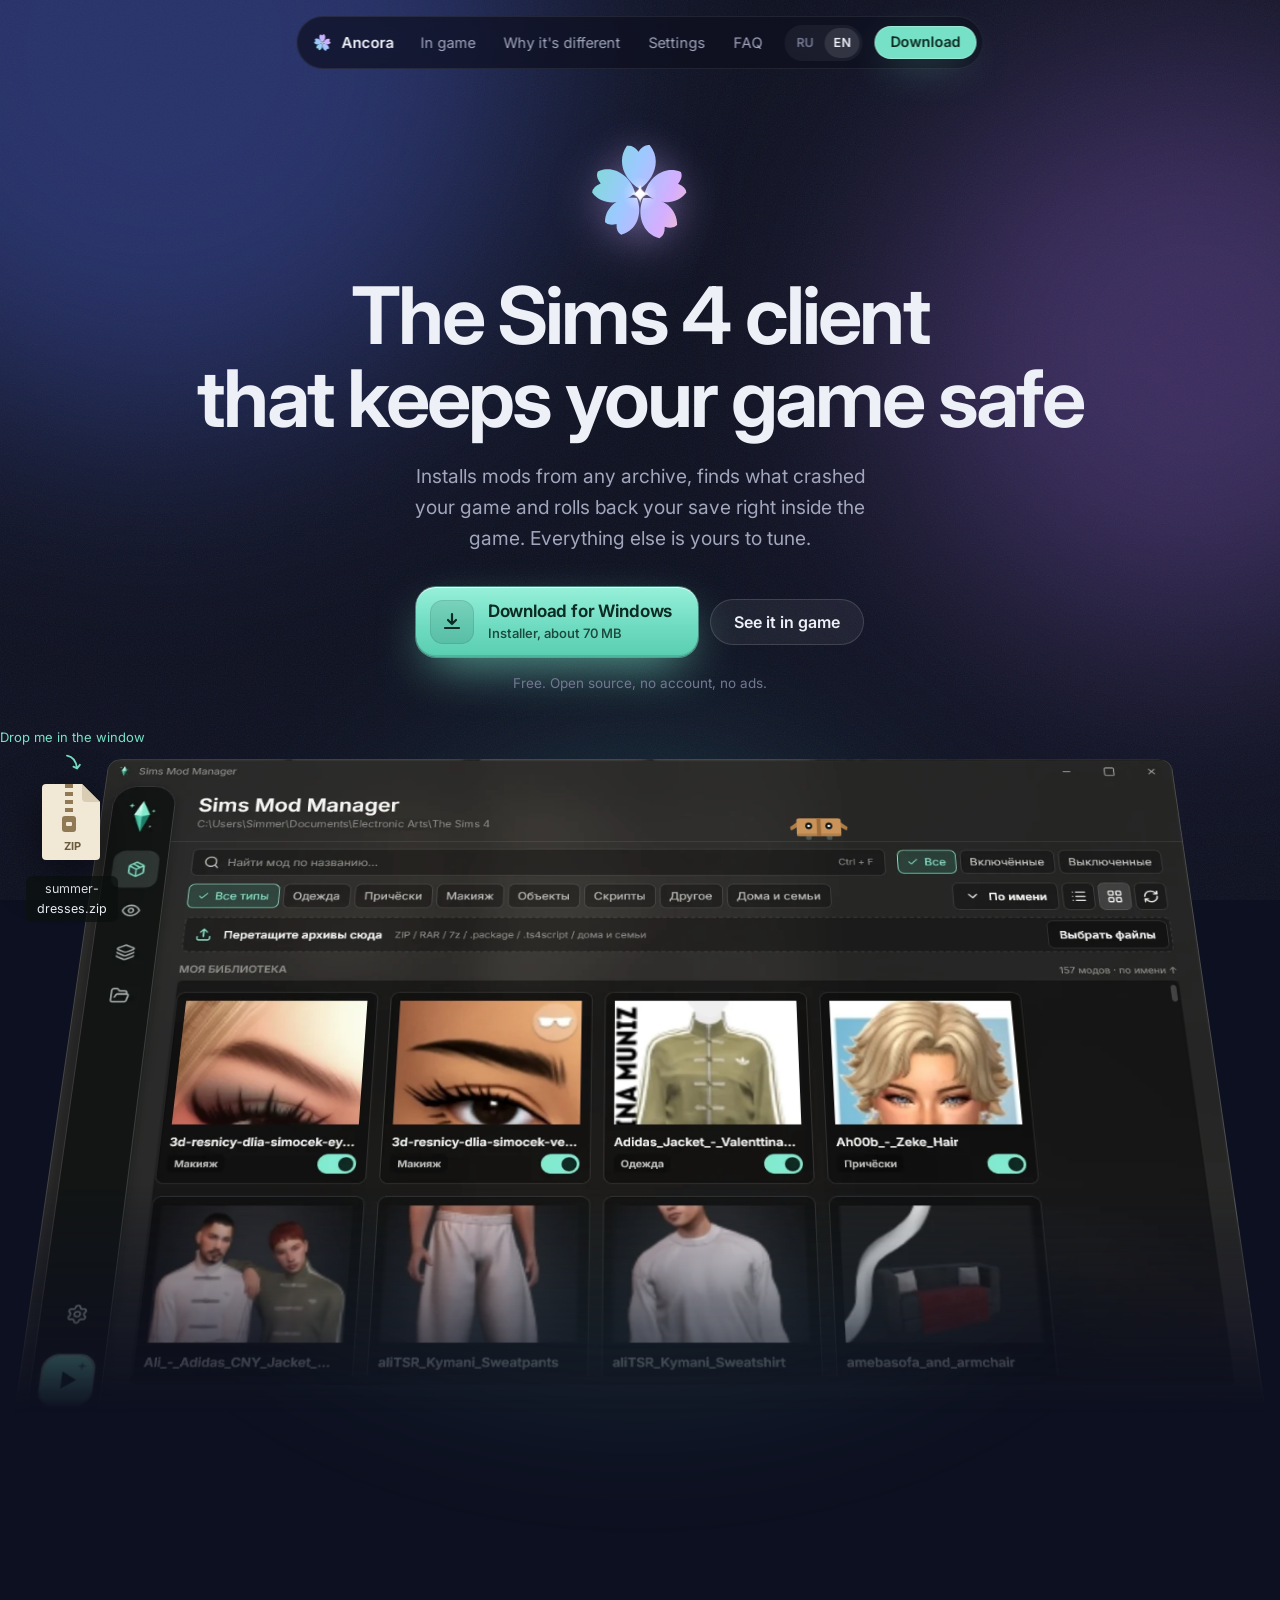
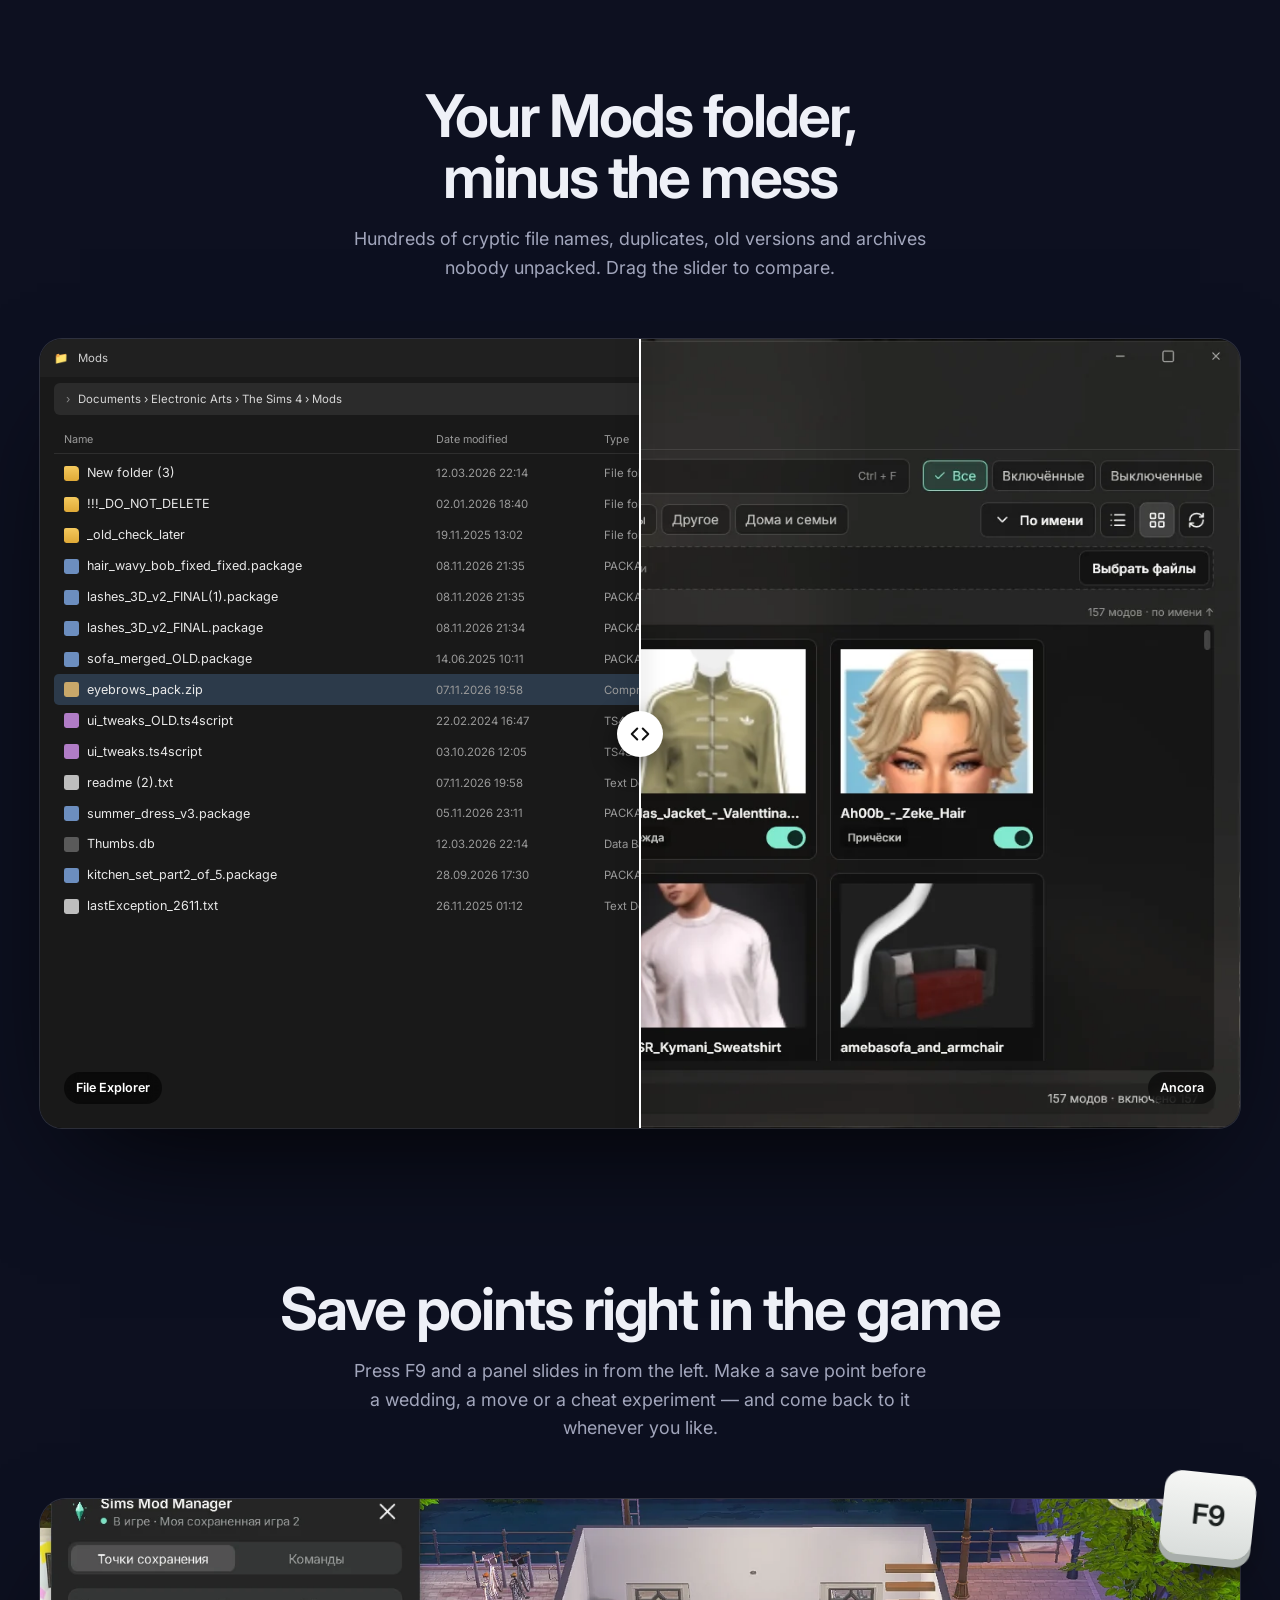
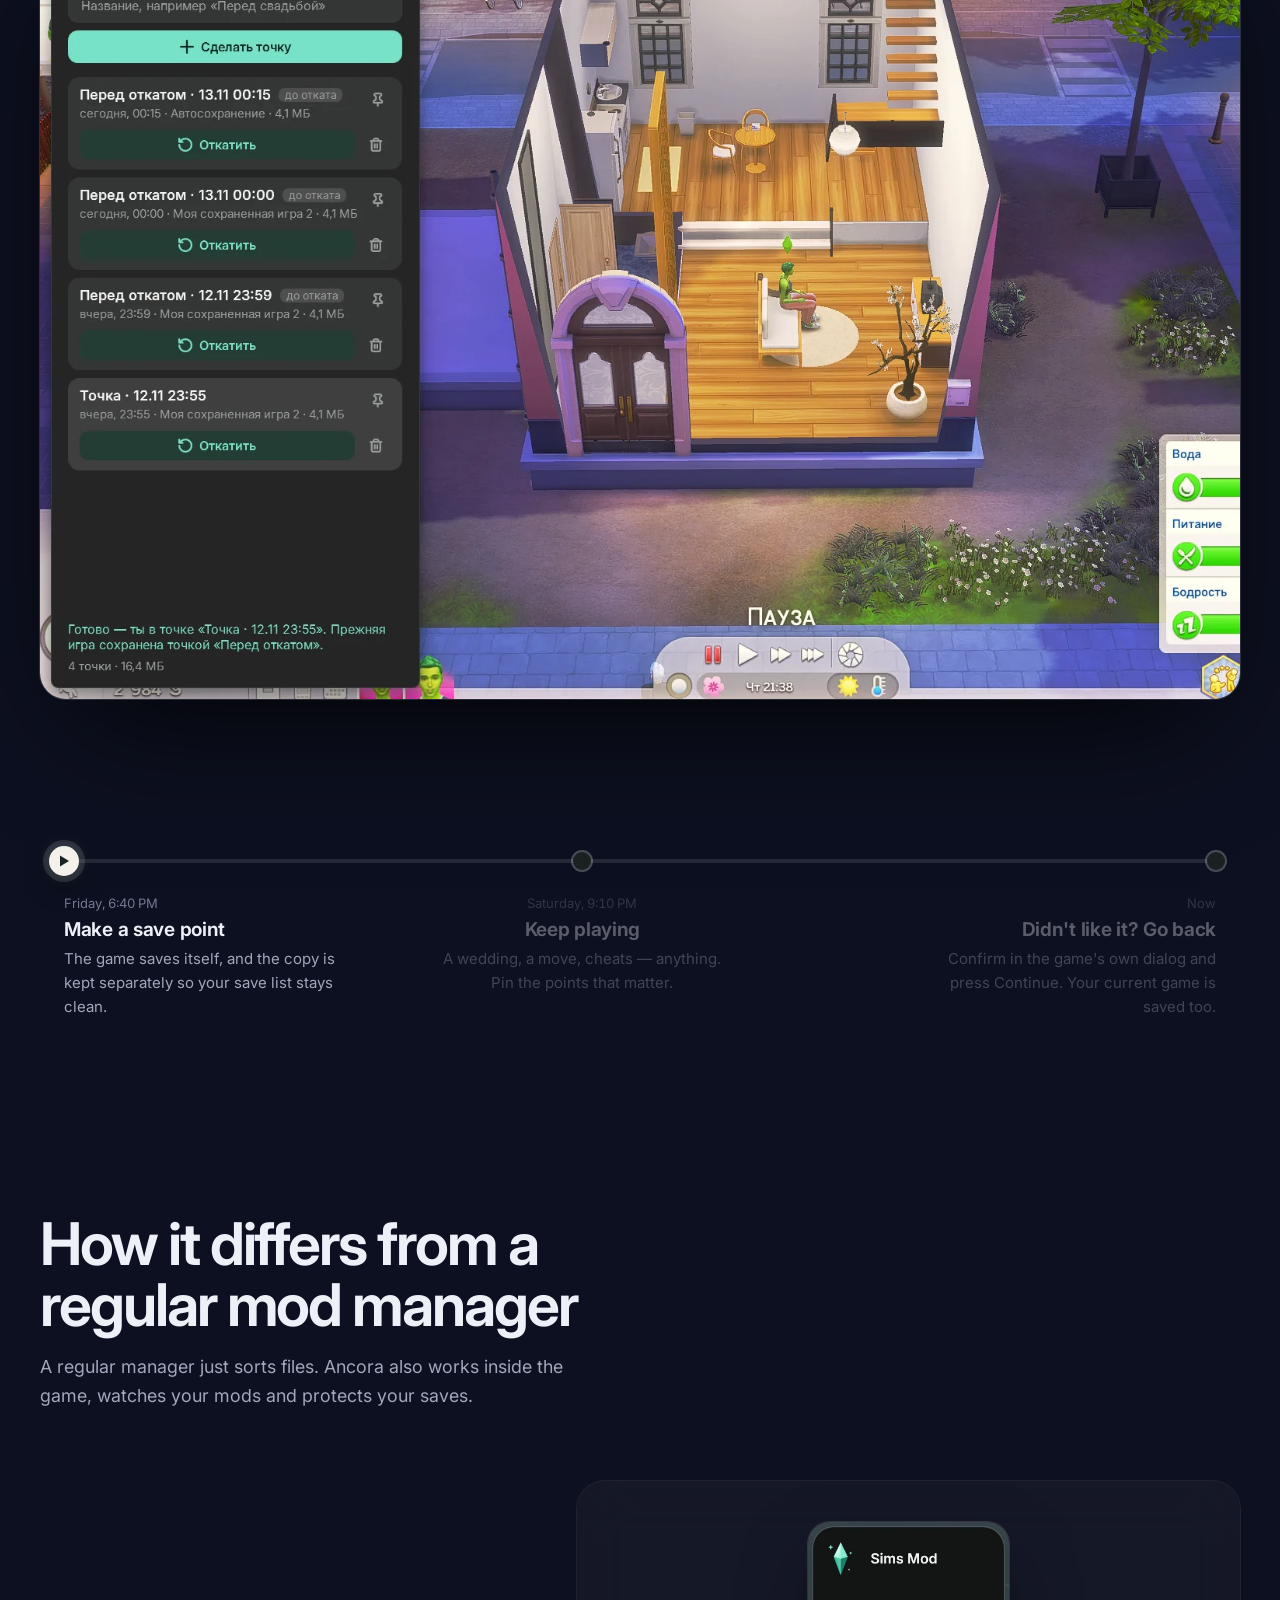
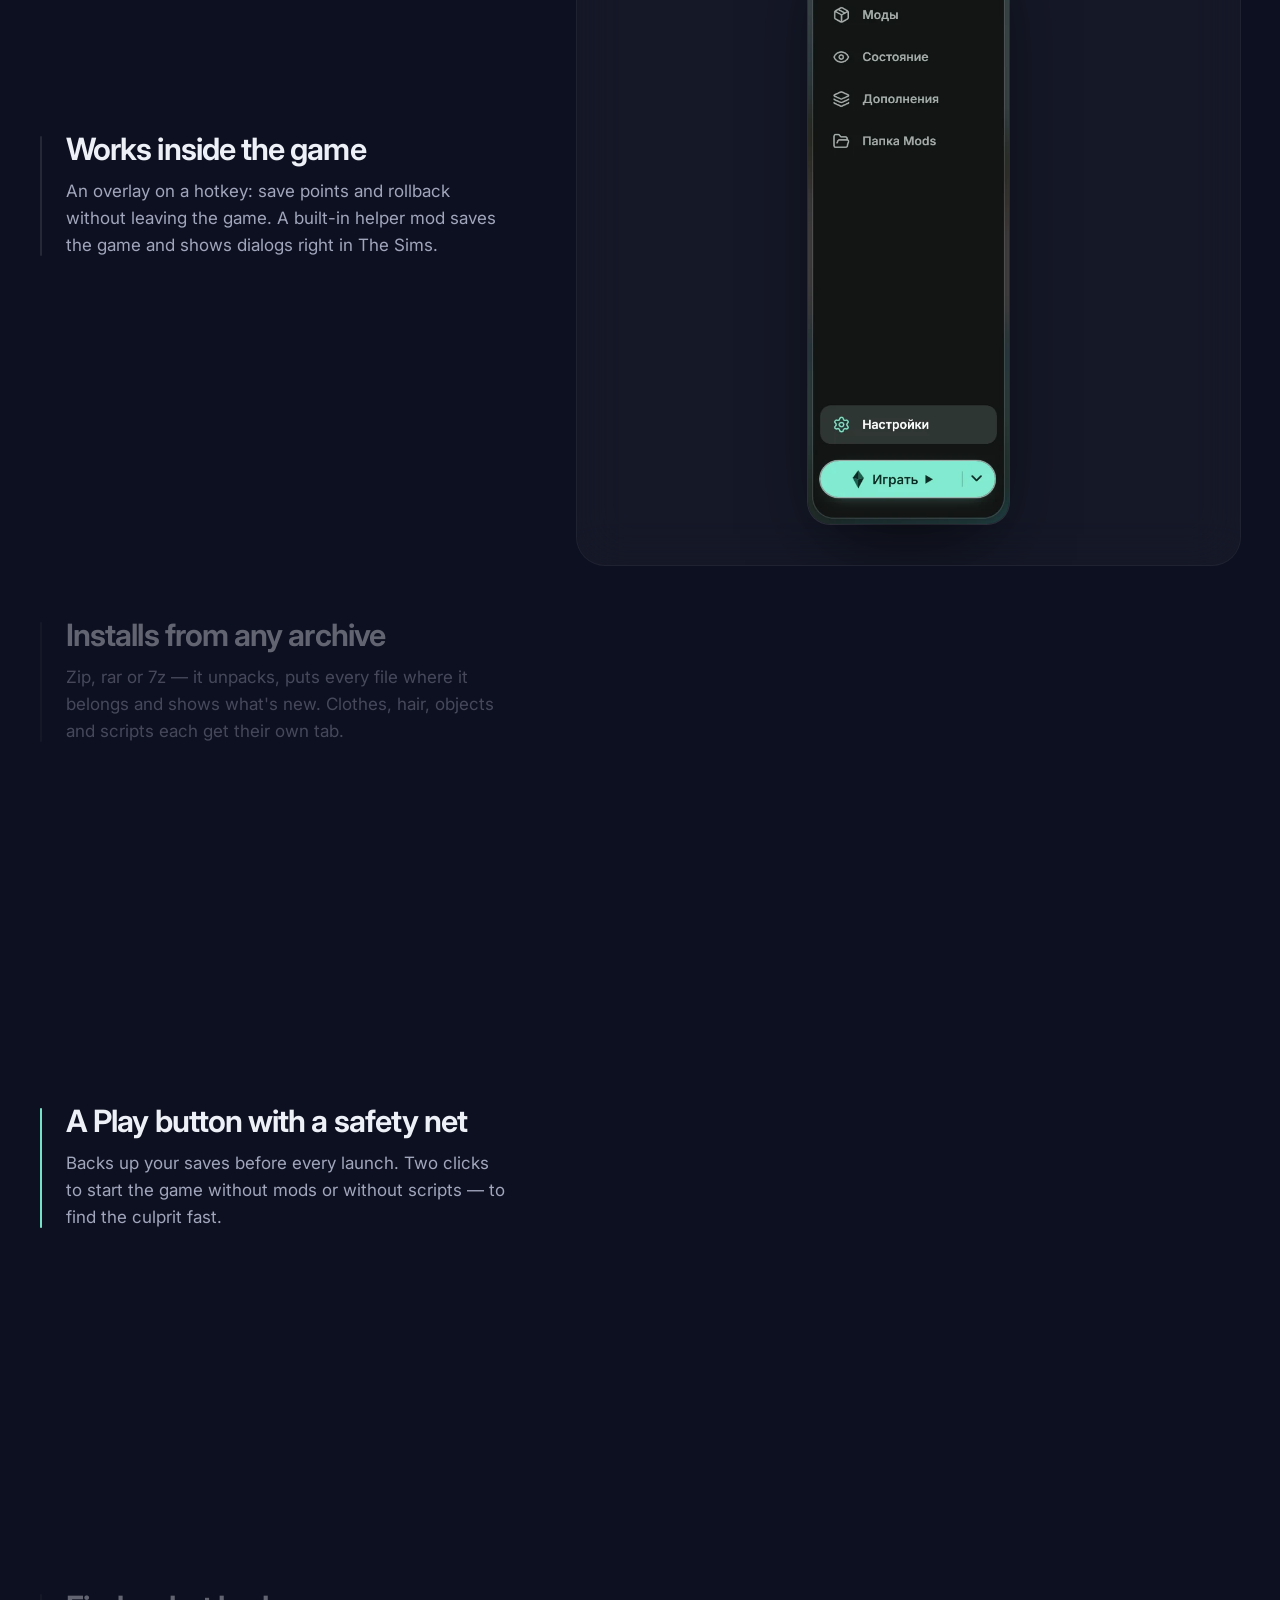
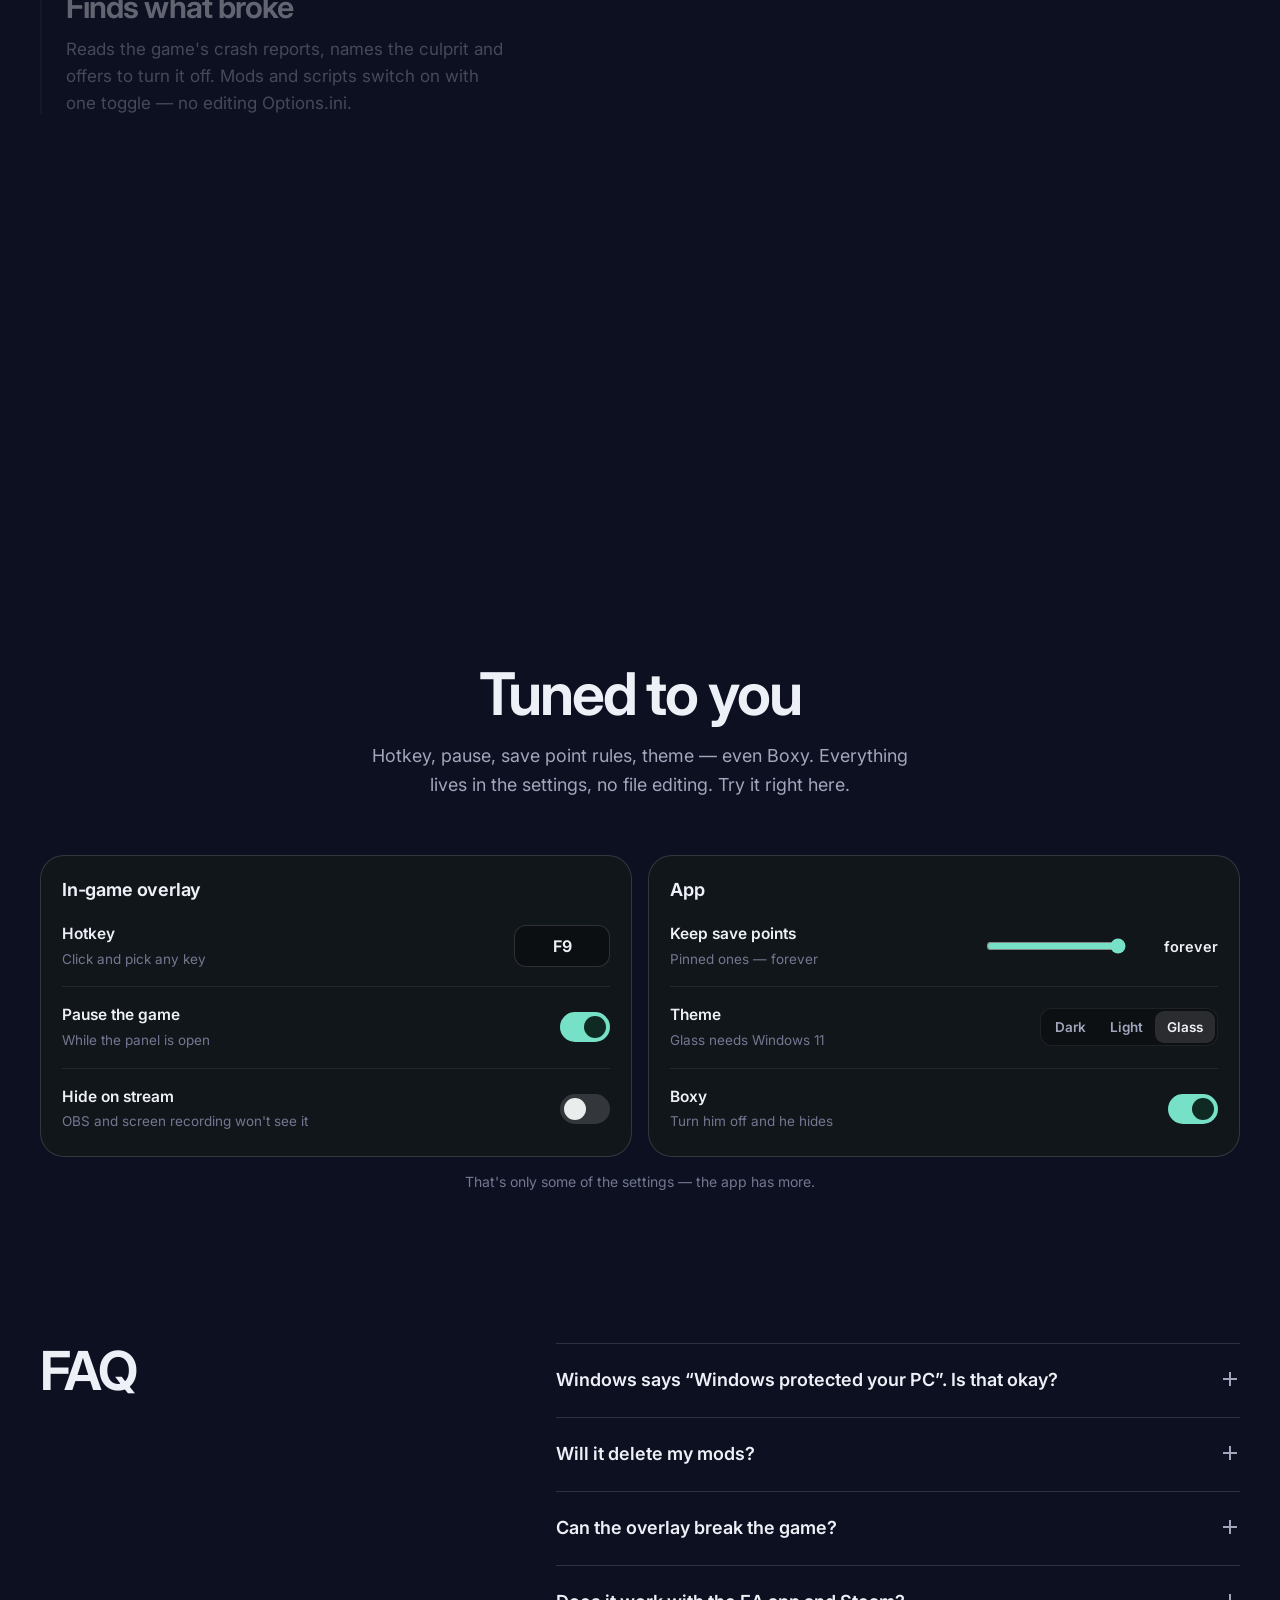
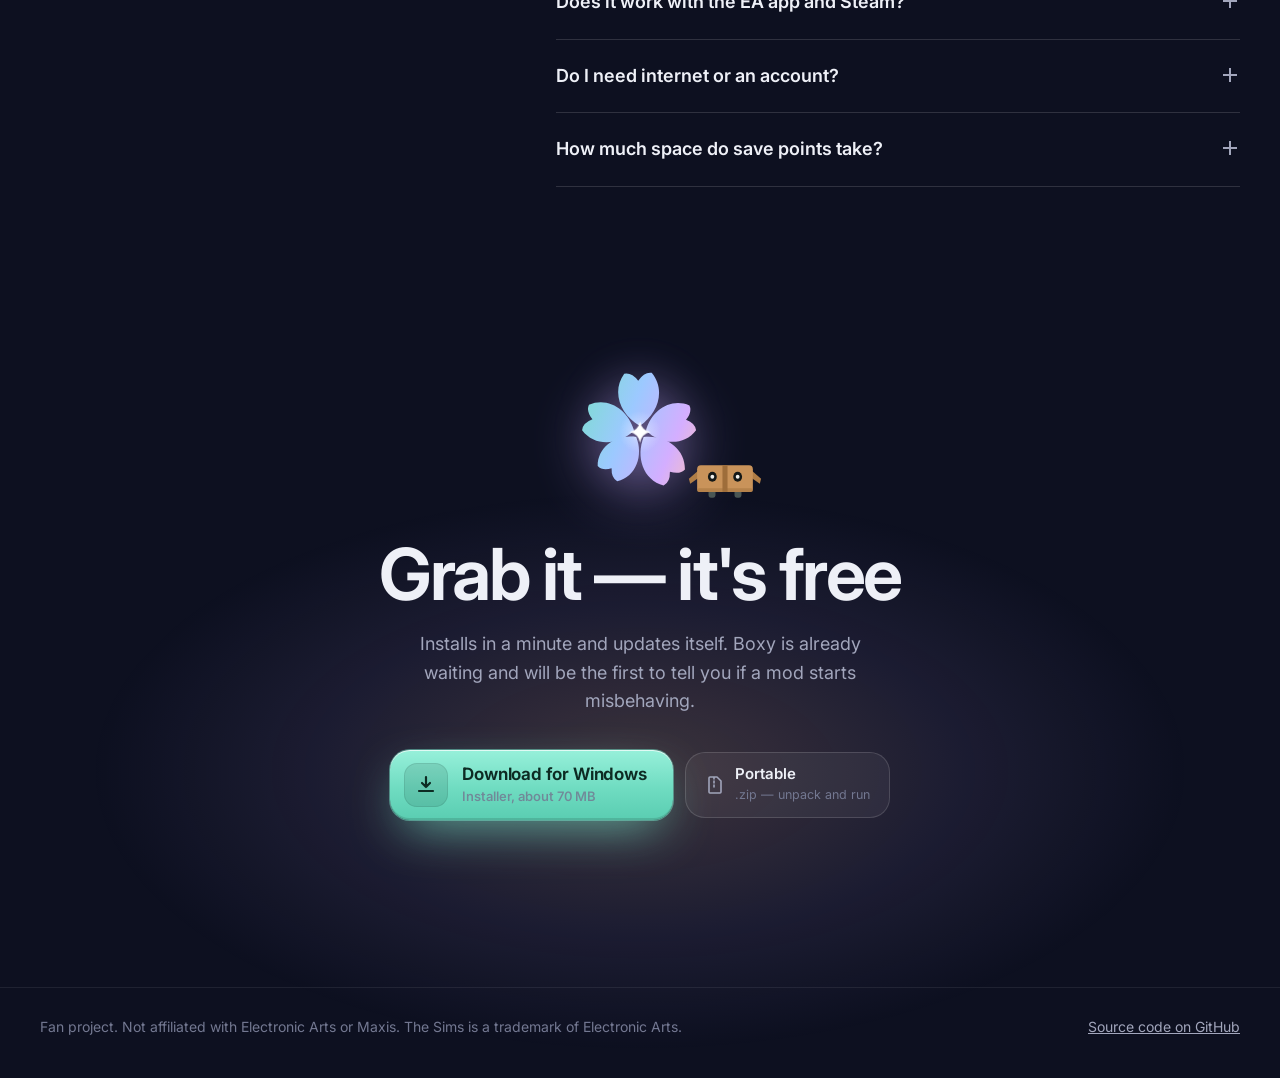
==== commit e16d07e6: "Сайт: ссылки на скачивание — Ancora-win-Setup.exe и Ancora-win-Portable.zip Co-Authored-By: Claude O" ====
--- a/site/index.html
+++ b/site/index.html
@@ -67,7 +67,7 @@
       <h1><span>Клиент для Sims 4,</span> <span>который бережёт твою игру</span></h1>
       <p class="lead">Ставит моды из любых архивов, находит виновника вылета и откатывает сохранение прямо в игре. А всё остальное настраивается под тебя.</p>
       <div class="actions">
-        <a class="dl is-desktop-only" href="https://github.com/DrowWithSkadi/SimsModManager/releases/download/dev/SimsModManager-win-Setup.exe">
+        <a class="dl is-desktop-only" href="https://github.com/DrowWithSkadi/SimsModManager/releases/download/dev/Ancora-win-Setup.exe">
           <span class="ic"><svg viewBox="0 0 20 20" aria-hidden="true"><path d="M10 2v10m0 0l-4-4m4 4l4-4M3 16h14" fill="none" stroke="currentColor" stroke-width="2.2" stroke-linecap="round" stroke-linejoin="round"/></svg></span>
           <span><b>Скачать для Windows</b><small>Установщик, около 70 МБ</small></span>
         </a>
@@ -278,11 +278,11 @@
       <h2 id="dl-h">Забирай — это бесплатно</h2>
       <p>Ставится за минуту и обновляется сама. Коробок уже ждёт и первым скажет, если какой-то мод начнёт шалить.</p>
       <div class="actions is-desktop-only">
-        <a class="dl" href="https://github.com/DrowWithSkadi/SimsModManager/releases/download/dev/SimsModManager-win-Setup.exe">
+        <a class="dl" href="https://github.com/DrowWithSkadi/SimsModManager/releases/download/dev/Ancora-win-Setup.exe">
           <span class="ic"><svg viewBox="0 0 20 20" aria-hidden="true"><path d="M10 2v10m0 0l-4-4m4 4l4-4M3 16h14" fill="none" stroke="currentColor" stroke-width="2.2" stroke-linecap="round" stroke-linejoin="round"/></svg></span>
           <span><b>Скачать для Windows</b><small>Установщик, около 70 МБ</small></span>
         </a>
-        <a class="dl-alt" href="https://github.com/DrowWithSkadi/SimsModManager/releases/download/dev/SimsModManager-win-Portable.zip">
+        <a class="dl-alt" href="https://github.com/DrowWithSkadi/SimsModManager/releases/download/dev/Ancora-win-Portable.zip">
           <svg viewBox="0 0 20 20" aria-hidden="true"><path d="M5 2h7l4 4v11a1 1 0 0 1-1 1H5a1 1 0 0 1-1-1V3a1 1 0 0 1 1-1zM9 2v2m0 2v2m0 2v2" fill="none" stroke="currentColor" stroke-width="1.6" stroke-linecap="round" stroke-linejoin="round"/></svg>
           <span><b>Без установки</b><small>Архив .zip — распакуй и запускай</small></span>
         </a>
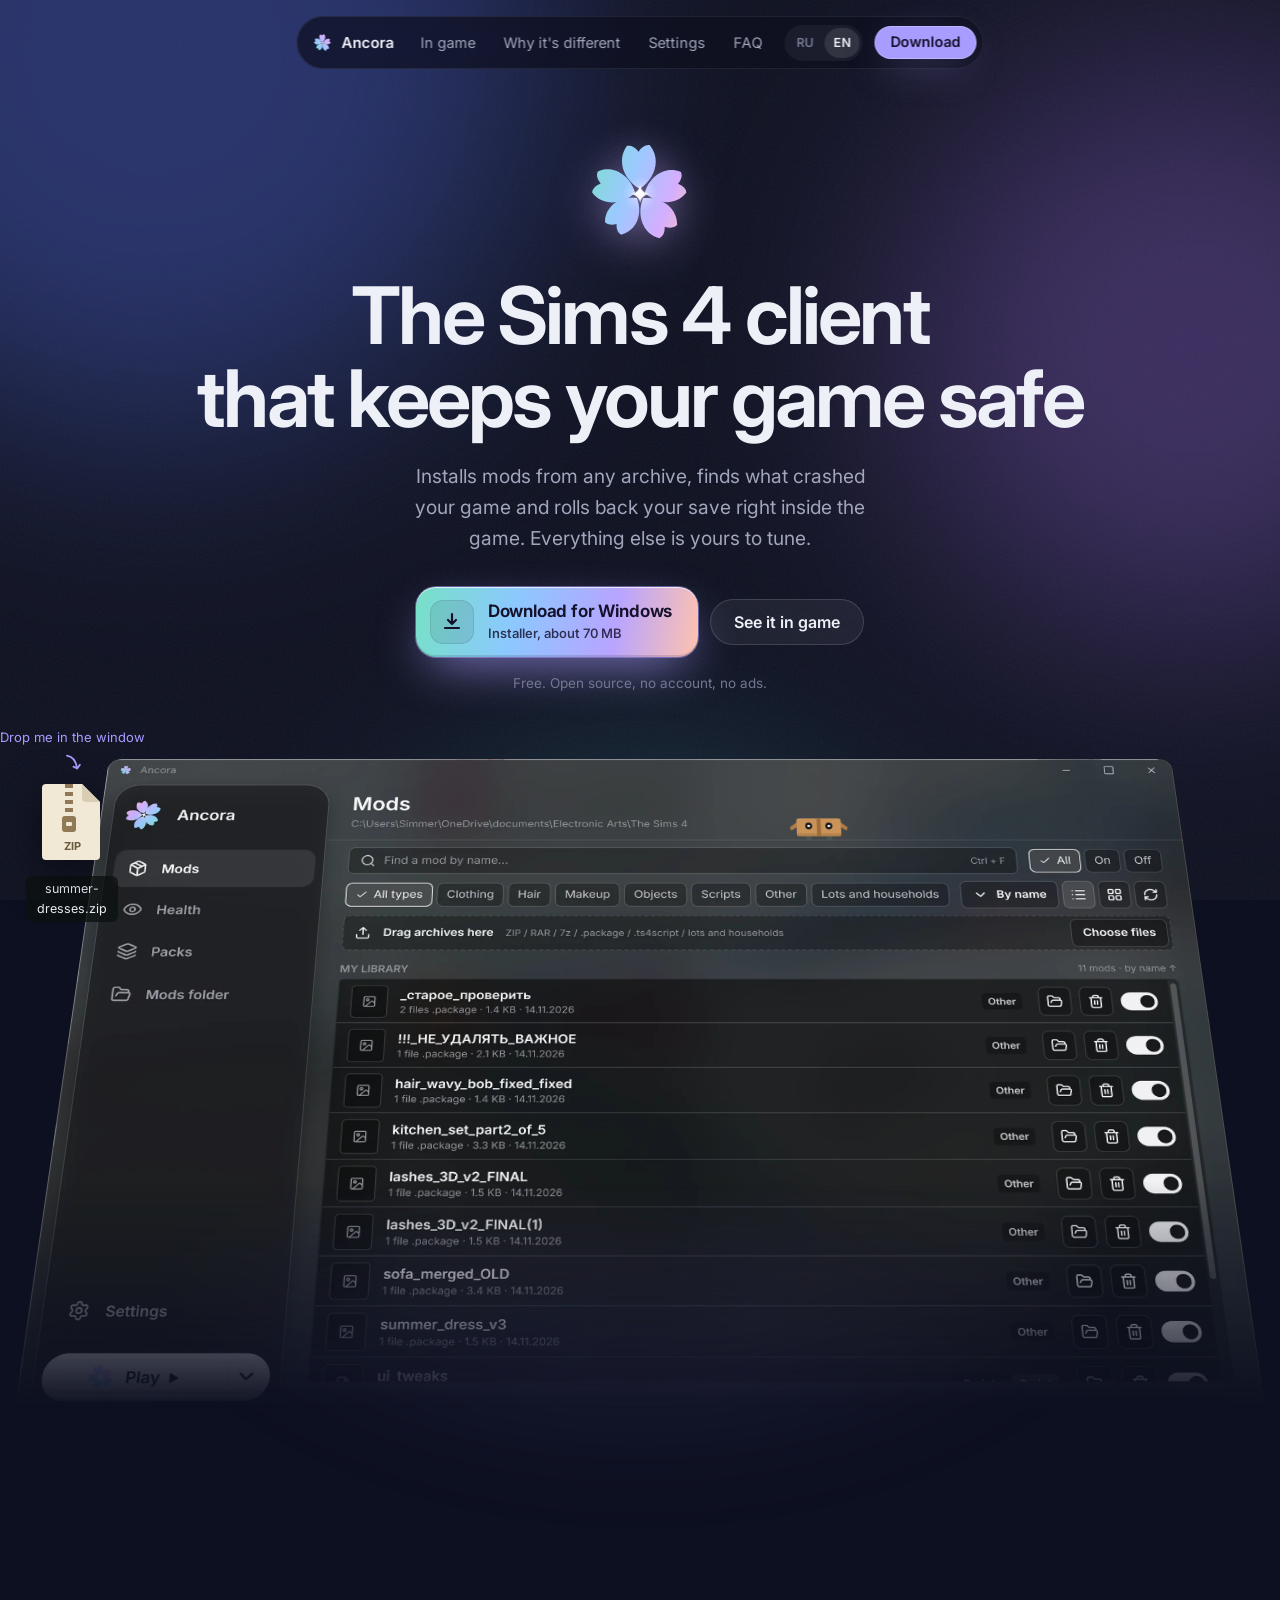
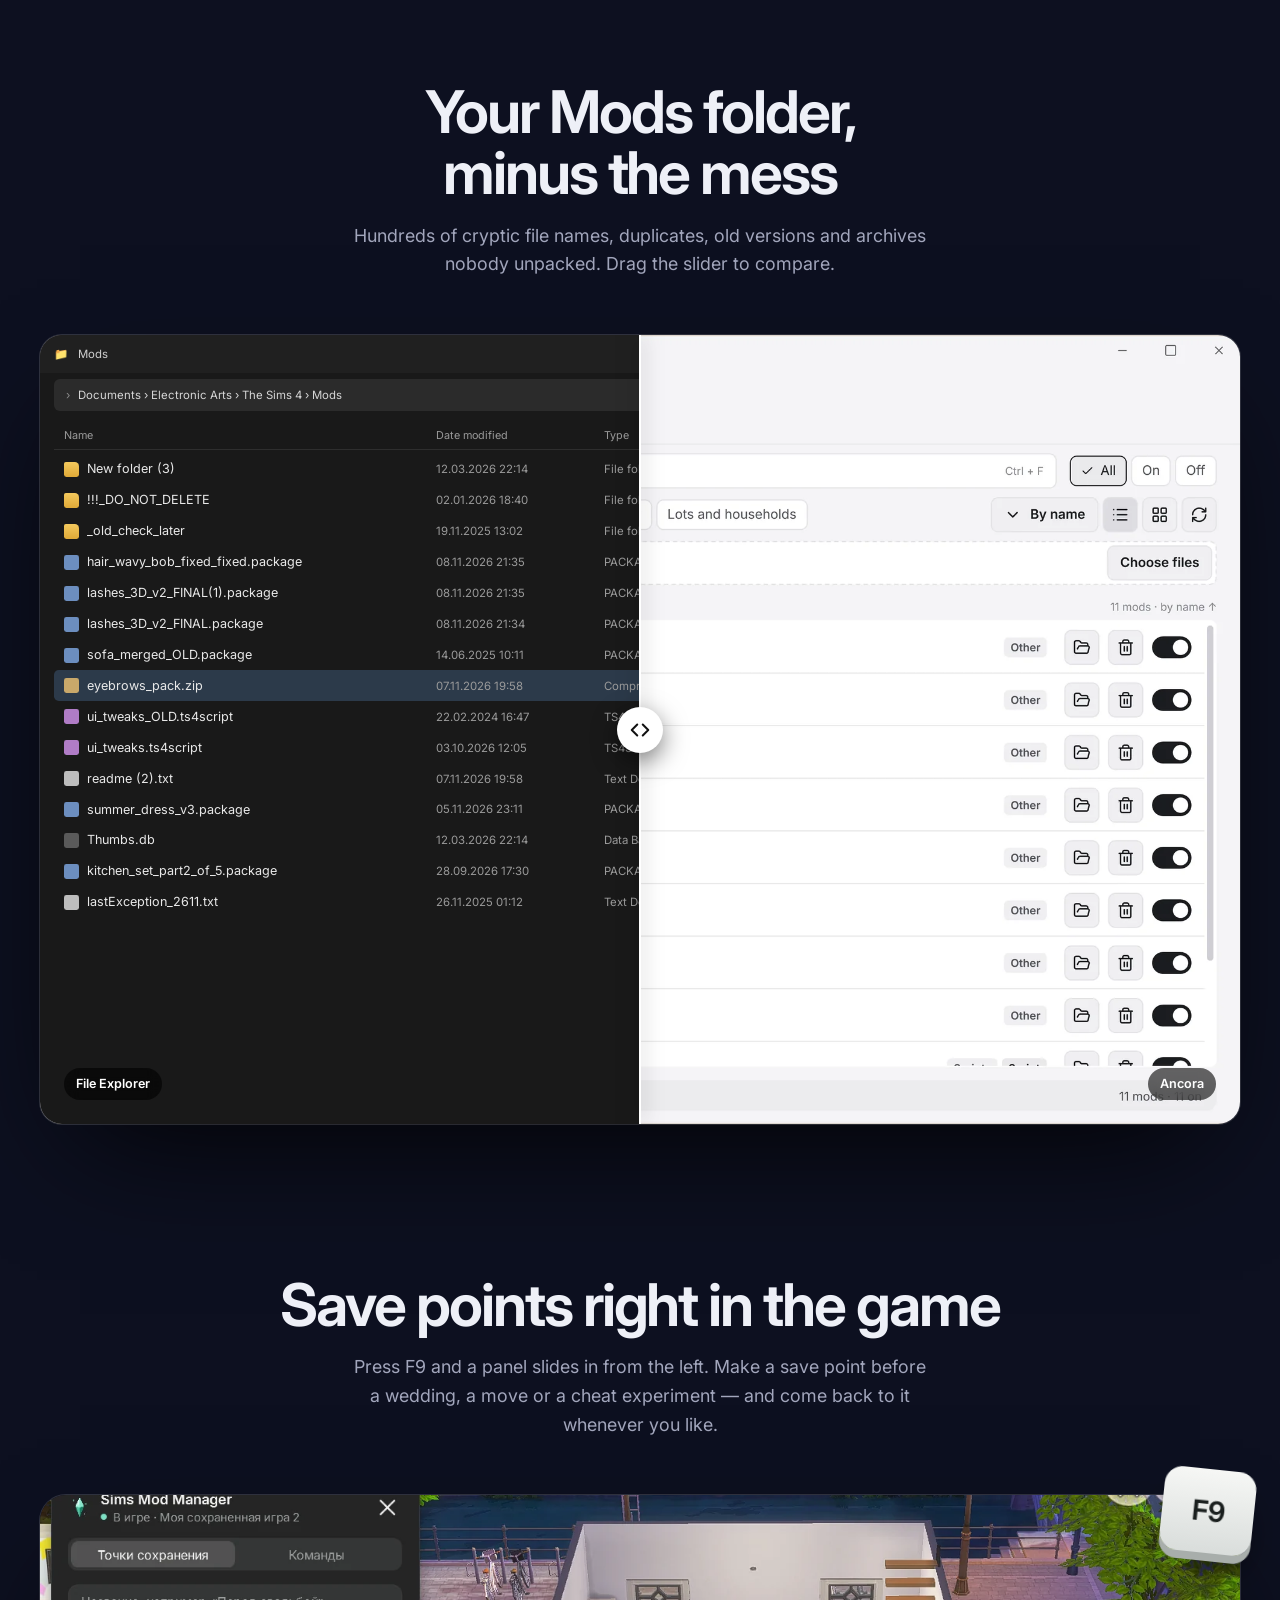
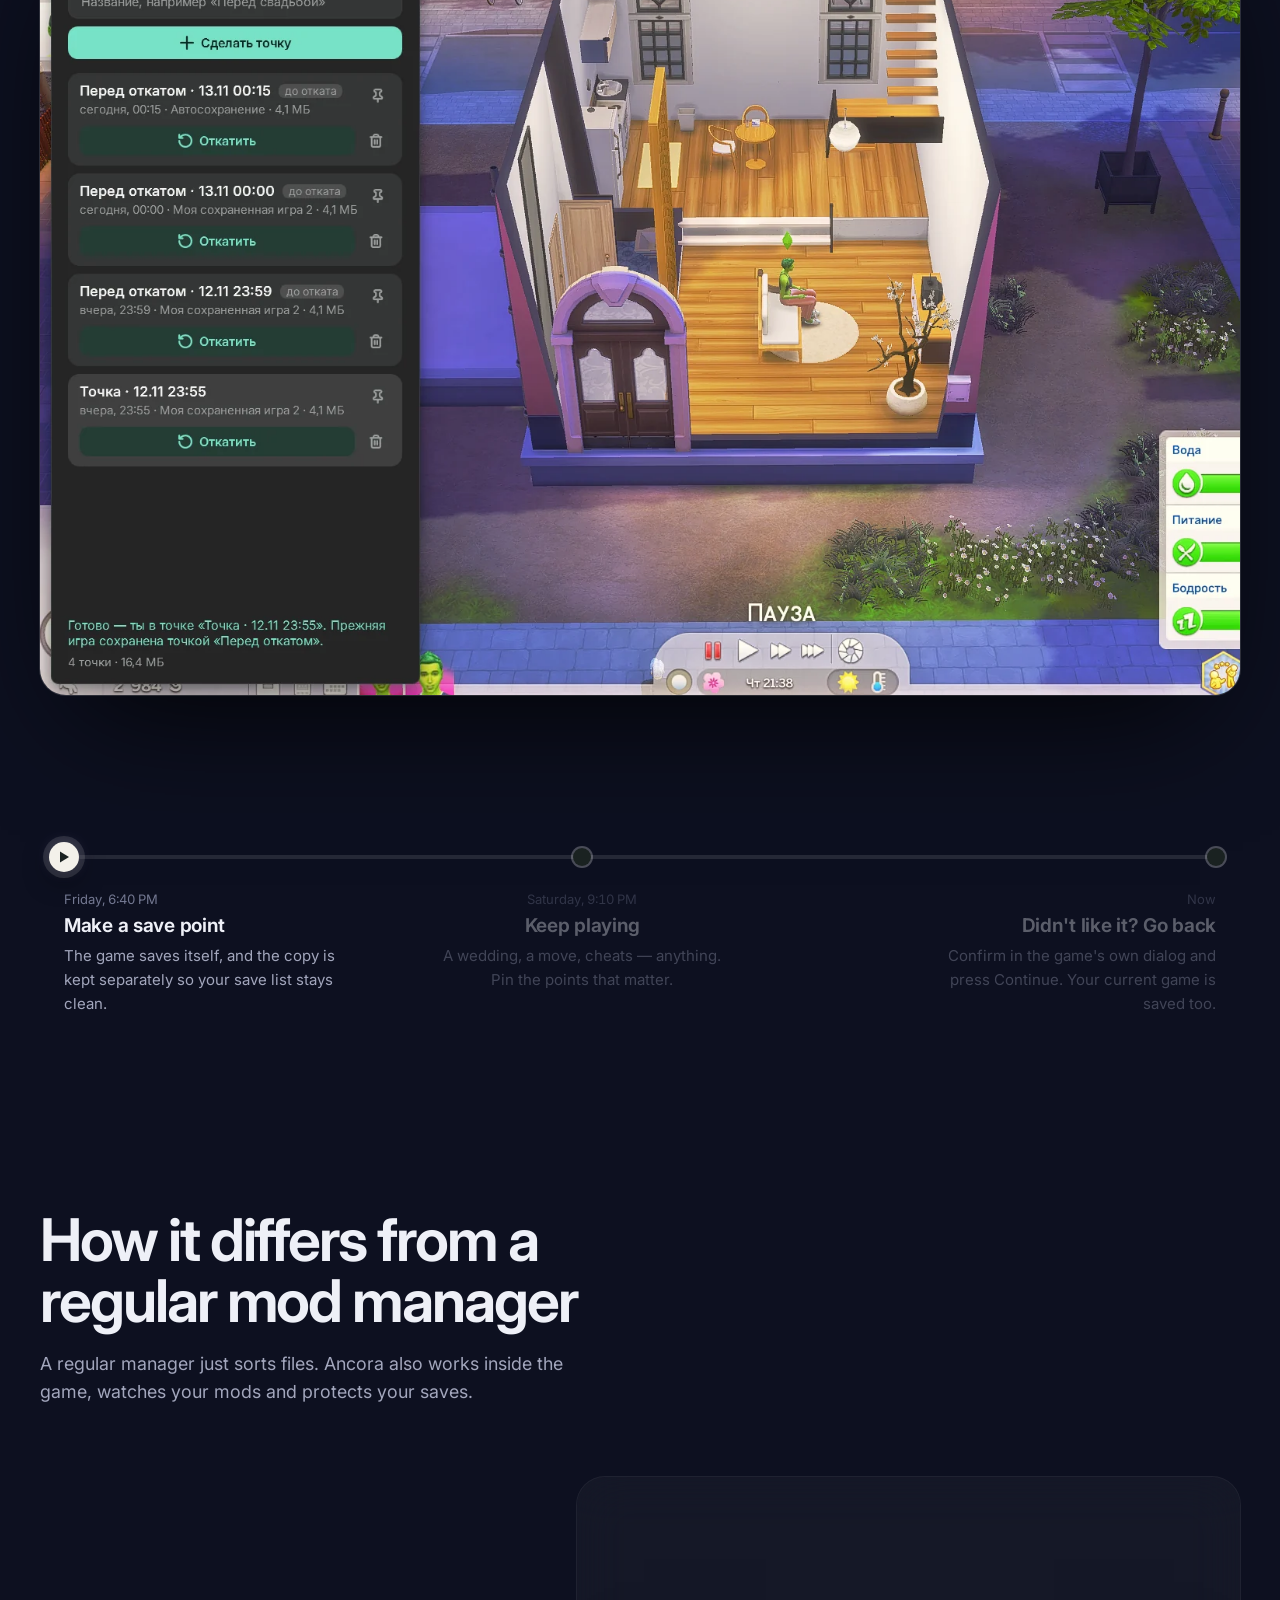
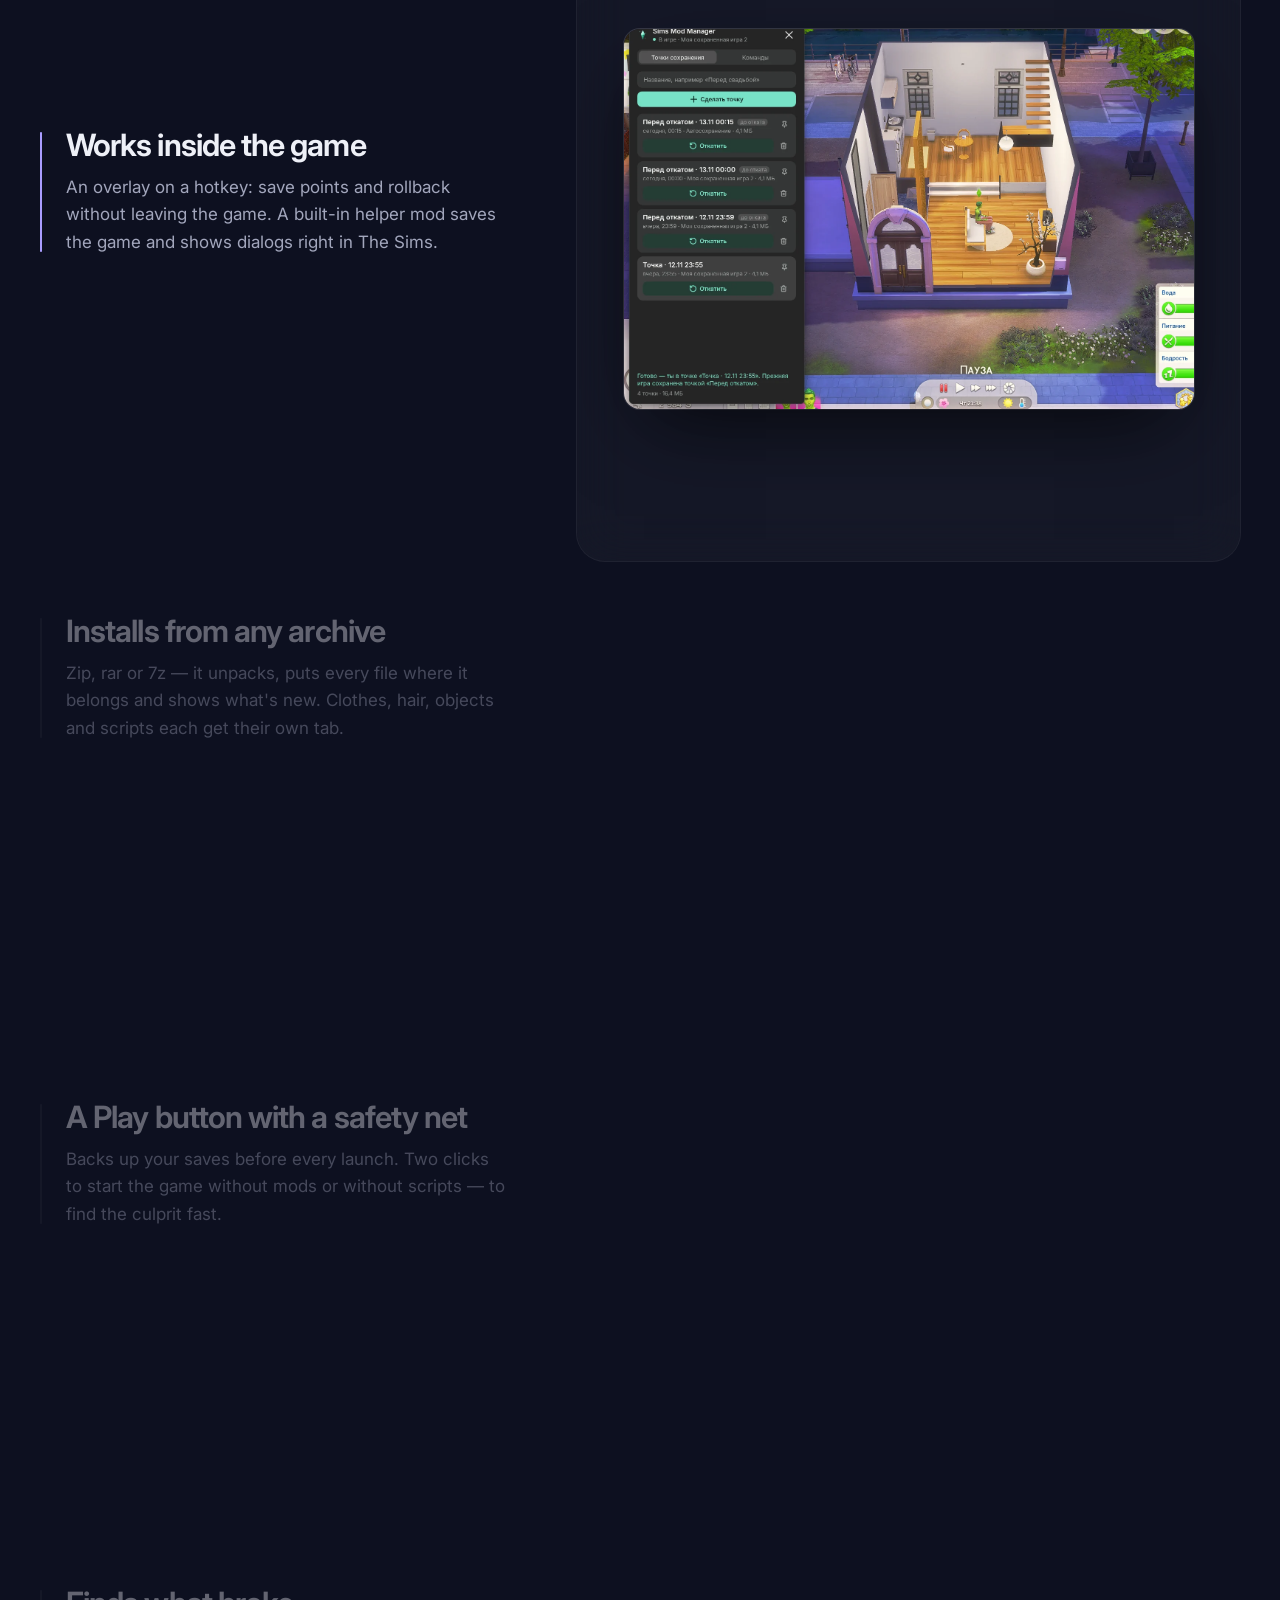
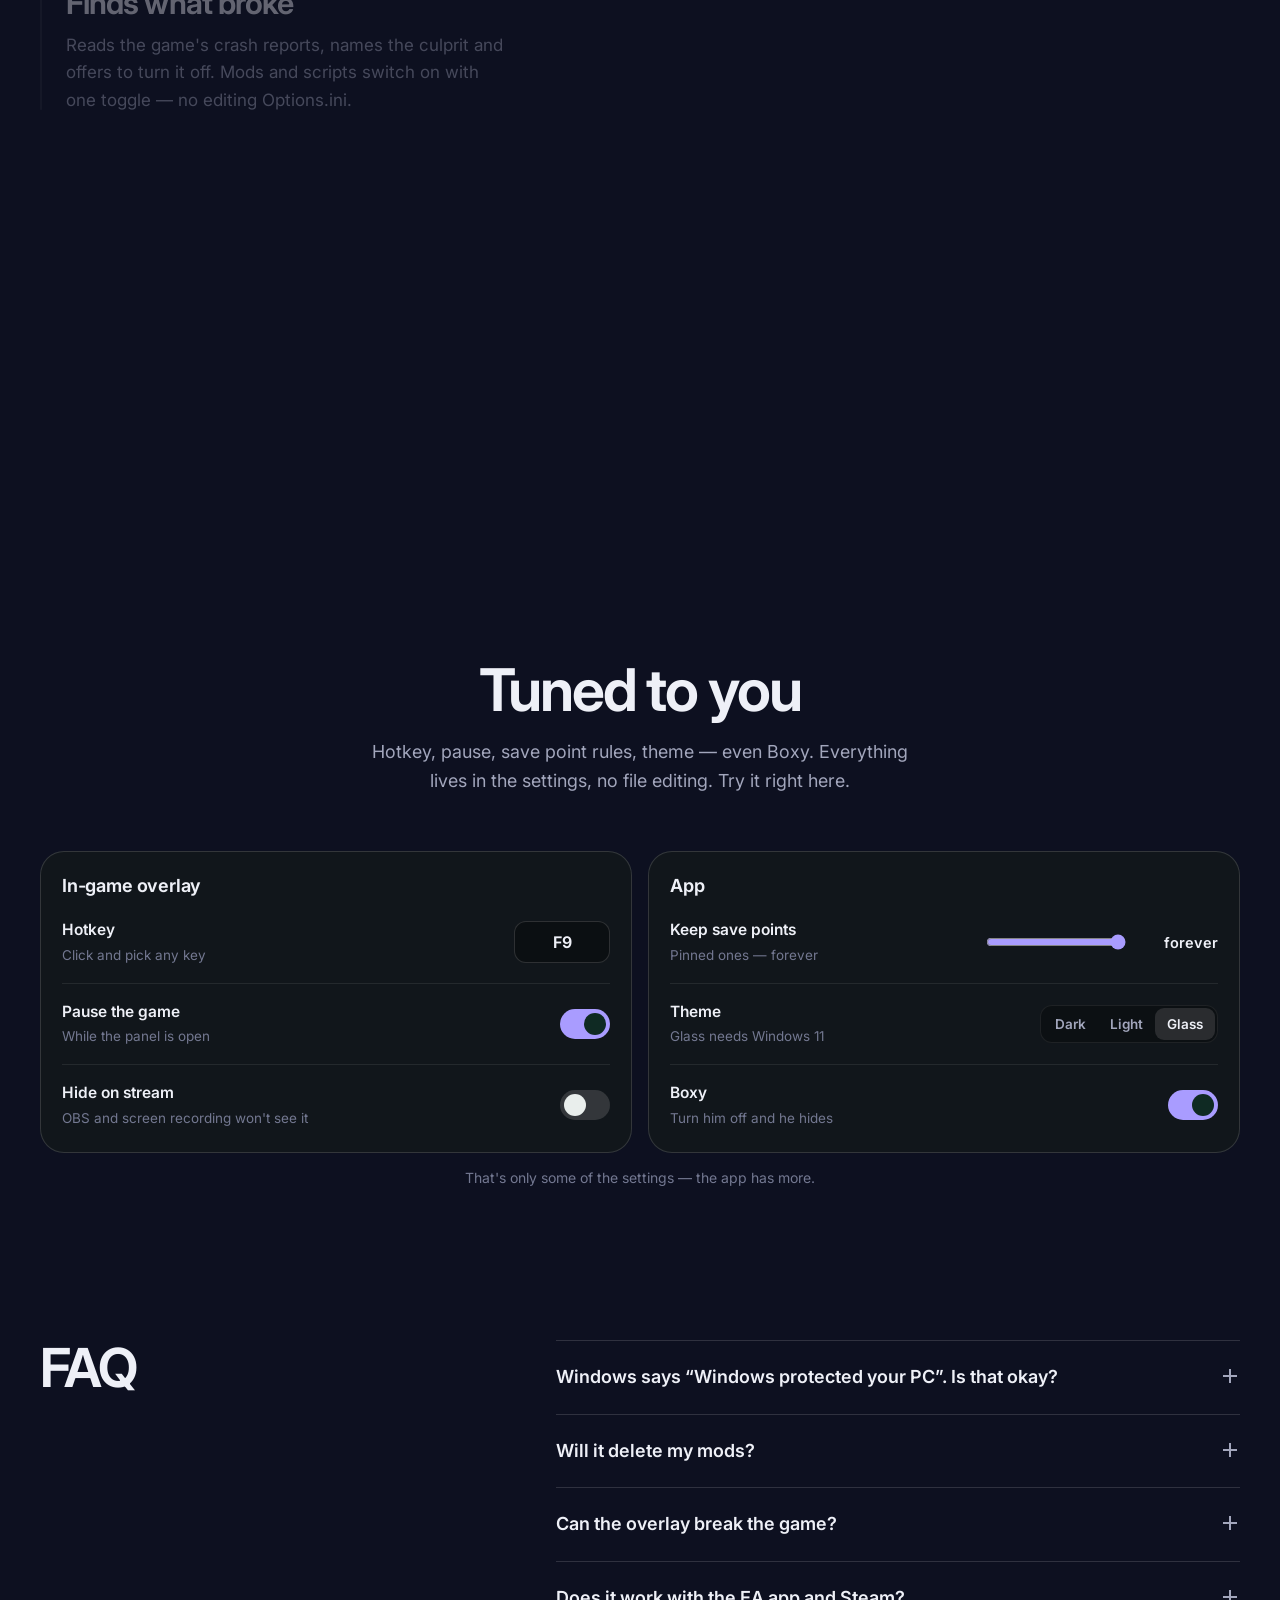
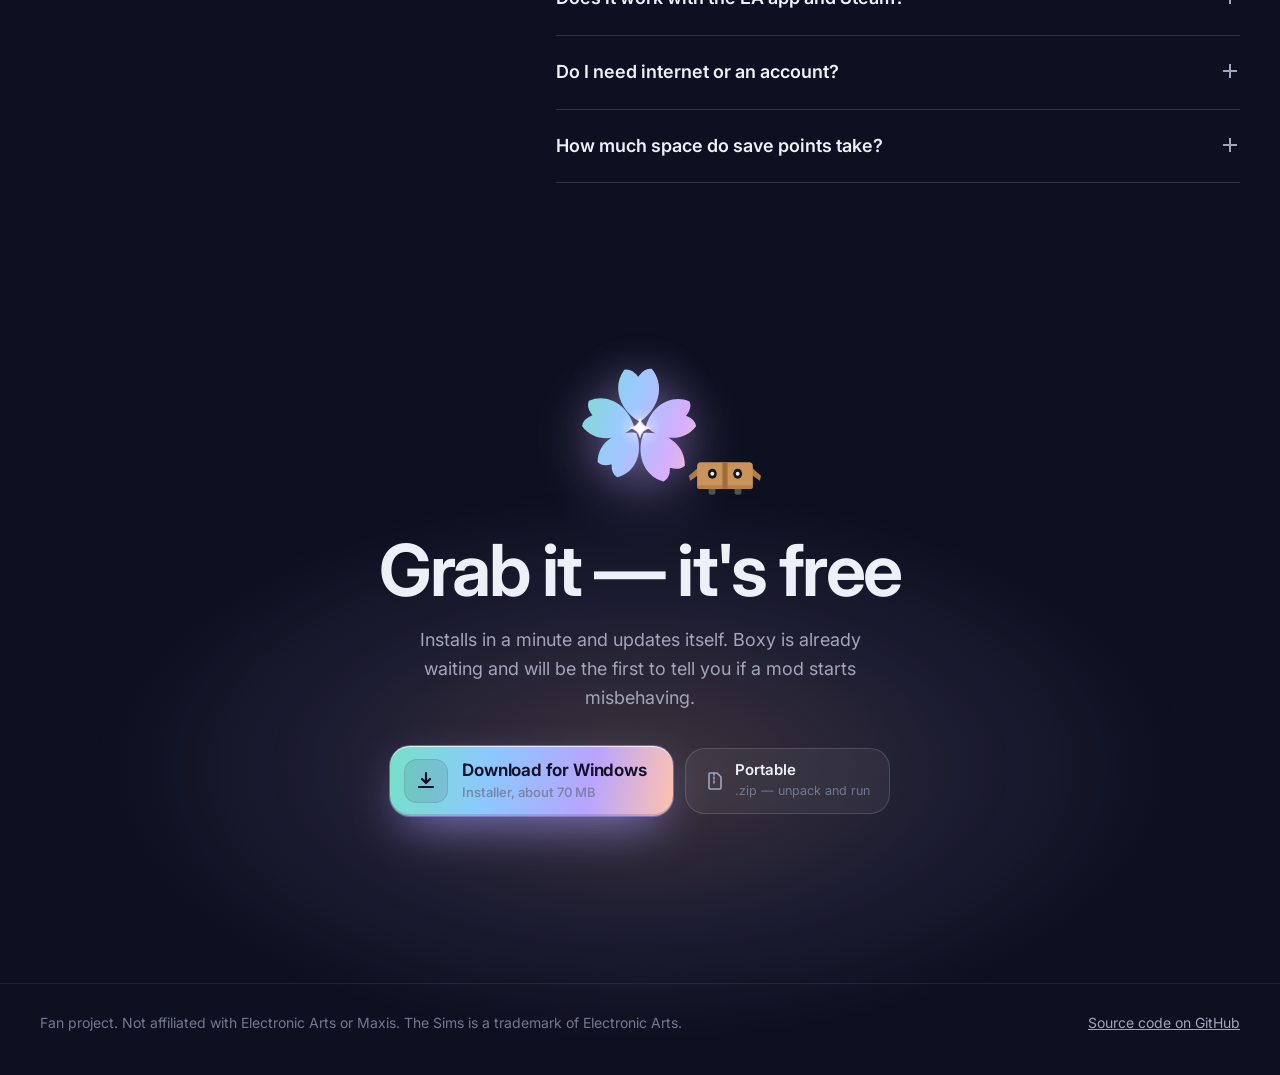
==== commit 0be46ee4: "Сайт: новые скриншоты Ancora — отдельно для русской и английской версии - Первый экран: «Стекло» с р" ====
--- a/site/index.html
+++ b/site/index.html
@@ -21,7 +21,7 @@
 <link rel="preconnect" href="https://fonts.googleapis.com">
 <link rel="preconnect" href="https://fonts.gstatic.com" crossorigin>
 <link href="https://fonts.googleapis.com/css2?family=Inter:opsz,wght@14..32,400..700&display=swap" rel="stylesheet">
-<link rel="preload" as="image" href="img/library.webp">
+<link rel="preload" as="image" href="img/ru/library.webp">
 <link rel="stylesheet" href="style.css">
 </head>
 <body>
@@ -78,7 +78,7 @@
 
     <div class="showcase" id="showcase">
       <div class="window" id="window">
-        <img src="img/library.webp" width="1373" height="903" alt="Окно Ancora: библиотека модов с карточками, фильтрами по типам и зоной для перетаскивания архивов">
+        <img src="img/ru/library.webp" width="2000" height="1309" alt="Окно Ancora: библиотека модов с карточками, фильтрами по типам и зоной для перетаскивания архивов">
         <div class="dropzone" aria-hidden="true"></div>
         <div class="box-buddy" data-buddy id="hero-buddy"><span class="bubble">Погладь меня</span></div>
         <div class="toast" id="toast" role="status"><b>✓</b>Установлено 3 мода из «летние-платья.zip»</div>
@@ -106,7 +106,7 @@
         <p>Сотни файлов с непонятными именами, дубли, старые версии и архивы, которые забыли распаковать. Потяни ползунок и сравни.</p>
       </div>
       <div class="compare" id="compare" role="slider" tabindex="0" aria-label="Сравнение: папка Mods в проводнике и библиотека в программе" aria-valuemin="0" aria-valuemax="100" aria-valuenow="50">
-        <div class="after"><img src="img/library.webp" width="1373" height="903" loading="lazy" alt="Та же папка Mods в Ancora: карточки с превью, типы и переключатели"></div>
+        <div class="after"><img src="img/ru/library-light.webp" width="2000" height="1309" loading="lazy" alt="Та же папка Mods в Ancora: список модов с типами и переключателями, проблемы отмечены"></div>
         <div class="before" aria-hidden="true">
           <div class="explorer">
             <div class="tb"><span>📁</span><span>Mods</span><span class="ctl">— ▢ ✕</span></div>
@@ -193,15 +193,15 @@
       <div class="features">
         <div class="f-list">
           <article class="f-item on" data-f="0"><h3>Работает внутри игры</h3><p>Оверлей по клавише: точки сохранения и откат, не сворачивая игру. Встроенный мод-помощник сам сохраняет игру и показывает окна прямо в Sims.</p><img class="f-shot" src="img/ingame.webp" width="1544" height="1029" loading="lazy" alt=""></article>
-          <article class="f-item" data-f="1"><h3>Ставит из любых архивов</h3><p>Zip, rar или 7z — программа распакует, разложит файлы по нужным папкам и покажет, что появилось. Одежда, причёски, объекты и скрипты — каждый на своей вкладке.</p><img class="f-shot" src="img/toolbar.webp" width="1485" height="572" loading="lazy" alt=""></article>
-          <article class="f-item" data-f="2"><h3>Кнопка «Играть» со страховкой</h3><p>Перед каждым запуском копирует сохранения. В два клика запускает игру без модов или без скриптов — чтобы быстро понять, кто виноват в вылете.</p><img class="f-shot tall" src="img/sidebar.webp" width="344" height="1030" loading="lazy" alt=""></article>
-          <article class="f-item" data-f="3"><h3>Находит, что сломалось</h3><p>Читает отчёты игры после вылета, называет виновника и предлагает выключить его. Моды и скрипты включаются одним переключателем — без правки Options.ini.</p><img class="f-shot" src="img/game-switches.webp" width="812" height="250" loading="lazy" alt=""></article>
+          <article class="f-item" data-f="1"><h3>Ставит из любых архивов</h3><p>Zip, rar или 7z — программа распакует, разложит файлы по нужным папкам и покажет, что появилось. Одежда, причёски, объекты и скрипты — каждый на своей вкладке.</p><img class="f-shot" src="img/ru/toolbar.webp" width="1800" height="695" loading="lazy" alt=""></article>
+          <article class="f-item" data-f="2"><h3>Кнопка «Играть» со страховкой</h3><p>Перед каждым запуском копирует сохранения. В два клика запускает игру без модов или без скриптов — чтобы быстро понять, кто виноват в вылете.</p><img class="f-shot tall" src="img/ru/sidebar.webp" width="520" height="1583" loading="lazy" alt=""></article>
+          <article class="f-item" data-f="3"><h3>Находит, что сломалось</h3><p>Читает отчёты игры после вылета, называет виновника и предлагает выключить его. Моды и скрипты включаются одним переключателем — без правки Options.ini.</p><img class="f-shot" src="img/ru/game-switches.webp" width="1300" height="378" loading="lazy" alt=""></article>
         </div>
         <div class="f-stage" aria-hidden="true">
           <figure class="wide on" data-f="0"><img src="img/ingame.webp" width="1544" height="1029" loading="lazy" alt=""></figure>
-          <figure class="wide" data-f="1"><img src="img/toolbar.webp" width="1485" height="572" loading="lazy" alt=""></figure>
-          <figure class="tall" data-f="2"><img src="img/sidebar.webp" width="344" height="1030" loading="lazy" alt=""></figure>
-          <figure class="wide" data-f="3"><img src="img/game-switches.webp" width="812" height="250" loading="lazy" alt=""></figure>
+          <figure class="wide" data-f="1"><img src="img/ru/toolbar.webp" width="1800" height="695" loading="lazy" alt=""></figure>
+          <figure class="tall" data-f="2"><img src="img/ru/sidebar.webp" width="520" height="1583" loading="lazy" alt=""></figure>
+          <figure class="wide" data-f="3"><img src="img/ru/game-switches.webp" width="1300" height="378" loading="lazy" alt=""></figure>
         </div>
       </div>
     </div>
--- a/site/style.css
+++ b/site/style.css
@@ -15,8 +15,8 @@
   --text: #EEF0F7;
   --muted: #A2A6BC;
   --faint: #737891;
-  --mint: #77E1C7;
-  --on-mint: #0D2B23;
+  --mint: #A99CFF;   /* акцент Ancora — сиреневый из сакуры (имя переменной осталось с прежнего мятного) */
+  --on-mint: #15112B;
   --lilac: #C6A8FF;
   --glow: 198, 168, 255;   /* сиреневое свечение вокруг сакуры */
   --font: "Inter", "Segoe UI", system-ui, sans-serif;
@@ -53,9 +53,9 @@
 .nav .btn { padding: 9px 16px; font-size: 14.5px; margin-left: 4px; }
 
 .btn { display: inline-flex; align-items: center; gap: 10px; font: 600 16px/1 var(--font); text-decoration: none; padding: 15px 24px; border-radius: 999px; border: 0; cursor: pointer; transition: background .2s, transform .2s; }
-.btn-mint { background: var(--mint); color: var(--on-mint); box-shadow: 0 0 0 1px rgba(255,255,255,.25) inset, 0 12px 40px -12px rgba(119,225,199,.7); }
-.btn-mint:hover { background: #8BE9D2; transform: translateY(-1px); }
-.btn-mint:active { background: #5ED0B4; transform: none; }
+.btn-mint { background: var(--mint); color: var(--on-mint); box-shadow: 0 0 0 1px rgba(255,255,255,.25) inset, 0 12px 40px -12px rgba(169,156,255,.7); }
+.btn-mint:hover { background: #BAAFFF; transform: translateY(-1px); }
+.btn-mint:active { background: #9587F2; transform: none; }
 .btn-mint svg { width: 16px; height: 16px; }
 .btn-glass { background: rgba(255,255,255,.06); color: var(--text); box-shadow: 0 0 0 1px var(--line-strong) inset; }
 .btn-glass:hover { background: rgba(255,255,255,.1); }
@@ -83,13 +83,13 @@
 .window > img { border-radius: 14px; width: 100%; display: block; }
 .window::after { content: ""; position: absolute; inset: 0; border-radius: 14px; box-shadow: inset 0 0 0 1px var(--line-strong); pointer-events: none; }
 .window::before { content: ""; position: absolute; inset: 8% 4% -6%; z-index: -1; border-radius: 50%;
-  background: radial-gradient(closest-side, rgba(119,225,199,.38), transparent); filter: blur(50px); opacity: calc(.5 + var(--p) * .5); }
+  background: radial-gradient(closest-side, rgba(169,156,255,.38), transparent); filter: blur(50px); opacity: calc(.5 + var(--p) * .5); }
 
 /* Зона «Перетащите архивы сюда» на скриншоте подсвечивается, когда над окном несут архив */
 .dropzone { position: absolute; left: 8.8%; top: 26.2%; width: 89%; height: 5.8%; border-radius: 10px; pointer-events: none;
-  box-shadow: 0 0 0 2px var(--mint), 0 0 40px rgba(119,225,199,.45); background: rgba(119,225,199,.12); opacity: 0; transition: opacity .2s; }
+  box-shadow: 0 0 0 2px var(--mint), 0 0 40px rgba(169,156,255,.45); background: rgba(169,156,255,.12); opacity: 0; transition: opacity .2s; }
 .window.over .dropzone { opacity: 1; }
-.window.over { box-shadow: 0 0 0 1px rgba(119,225,199,.5), 0 40px 120px -30px rgba(0,0,0,.8); }
+.window.over { box-shadow: 0 0 0 1px rgba(169,156,255,.5), 0 40px 120px -30px rgba(0,0,0,.8); }
 .toast { position: absolute; left: 50%; top: 34%; transform: translate(-50%, 20px); opacity: 0; z-index: 3;
   display: flex; align-items: center; gap: 10px; padding: 11px 16px 11px 12px; border-radius: 14px; font-size: 14px; white-space: nowrap;
   background: rgba(20, 27, 26, .92); box-shadow: 0 0 0 1px var(--line-strong), 0 16px 40px rgba(0,0,0,.5); transition: opacity .3s, transform .4s var(--ease); }
@@ -158,7 +158,7 @@
 .ripple { position: absolute; width: 40px; height: 40px; margin: -20px 0 0 -20px; border-radius: 50%; border: 2px solid var(--mint); opacity: 0; pointer-events: none; z-index: 3; }
 .ripple.go { animation: ripple .6s ease-out; }
 @keyframes ripple { from { opacity: 1; transform: scale(.4); } to { opacity: 0; transform: scale(1.8); } }
-.focus-ring { position: absolute; left: 3.3%; top: 29.1%; width: 23.1%; height: 3.6%; border-radius: 8px; box-shadow: 0 0 0 2px var(--mint), 0 0 24px rgba(119,225,199,.6); opacity: 0; transition: opacity .3s; z-index: 2; }
+.focus-ring { position: absolute; left: 3.3%; top: 29.1%; width: 23.1%; height: 3.6%; border-radius: 8px; box-shadow: 0 0 0 2px var(--mint), 0 0 24px rgba(169,156,255,.6); opacity: 0; transition: opacity .3s; z-index: 2; }
 /* Окно в стиле игры — такое показывает наш мод-помощник */
 .sims-dialog { position: absolute; left: 58%; top: 50%; width: min(440px, 46%); transform: translate(-50%, -44%) scale(.92); opacity: 0; z-index: 3;
   background: #FDFCF9; color: #2D5A8E; border-radius: 16px; padding: 22px 24px 20px; text-align: center; box-shadow: 0 24px 70px rgba(0,0,0,.55);
@@ -180,10 +180,10 @@
 /* Шкала времени сохранения: точка → игра → откат. Ползунок идёт вперёд при прокрутке и «перематывается» назад */
 .timeline { --t: 0; margin-top: 160px; position: relative; padding: 0 2%; }
 .track { position: relative; height: 4px; border-radius: 4px; background: rgba(255,255,255,.1); margin: 0 0 0; }
-.track .fill { position: absolute; left: 0; top: 0; bottom: 0; width: calc(var(--fill, 0) * 100%); border-radius: 4px; background: linear-gradient(90deg, rgba(119,225,199,.35), var(--mint)); }
+.track .fill { position: absolute; left: 0; top: 0; bottom: 0; width: calc(var(--fill, 0) * 100%); border-radius: 4px; background: linear-gradient(90deg, rgba(169,156,255,.35), var(--mint)); }
 .track .ghost { position: absolute; top: 0; bottom: 0; left: 45%; right: 0; border-radius: 4px; background: repeating-linear-gradient(90deg, rgba(240,138,126,.55) 0 8px, transparent 8px 14px); opacity: var(--ghost, 0); }
 .mark { position: absolute; top: 50%; width: 18px; height: 18px; margin: -9px 0 0 -9px; border-radius: 50%; background: #1A2221; box-shadow: 0 0 0 2px rgba(255,255,255,.25); transition: box-shadow .3s, background .3s; }
-.mark.on { background: var(--mint); box-shadow: 0 0 0 4px rgba(119,225,199,.25), 0 0 20px rgba(119,225,199,.6); }
+.mark.on { background: var(--mint); box-shadow: 0 0 0 4px rgba(169,156,255,.25), 0 0 20px rgba(169,156,255,.6); }
 .head { position: absolute; top: 50%; left: calc(var(--x, 0) * 100%); width: 30px; height: 30px; margin: -15px 0 0 -15px; border-radius: 50%; background: #F3F1EA; box-shadow: 0 0 0 6px rgba(243,241,234,.12), 0 8px 24px rgba(0,0,0,.5); display: grid; place-items: center; }
 .head svg { width: 14px; height: 14px; color: #1A2221; transition: transform .3s; }
 .timeline.rewind .head svg { transform: scaleX(-1); }
@@ -300,14 +300,14 @@
 /* ── Кнопка скачивания: крупная, в две строки, с бликом ── */
 .dl { display: inline-flex; align-items: center; gap: 14px; text-decoration: none; text-align: left; position: relative; overflow: hidden; isolation: isolate;
   padding: 13px 26px 13px 14px; border-radius: 20px; color: var(--on-mint);
-  background: linear-gradient(180deg, #97F0DA 0%, #6FDCC1 55%, #5ACDB1 100%);
-  box-shadow: 0 1px 0 rgba(255,255,255,.7) inset, 0 -2px 0 rgba(0,0,0,.12) inset, 0 18px 50px -14px rgba(119,225,199,.8), 0 0 0 1px rgba(119,225,199,.5);
+  background: linear-gradient(100deg, #77E1C7 0%, #8CC8FF 35%, #B8A4FF 70%, #FFC2AE 100%);   /* градиент сакуры, как кнопка «Играть» в программе */
+  box-shadow: 0 1px 0 rgba(255,255,255,.7) inset, 0 -2px 0 rgba(0,0,0,.12) inset, 0 18px 50px -14px rgba(169,156,255,.8), 0 0 0 1px rgba(169,156,255,.5);
   transition: transform .25s var(--ease), box-shadow .25s; }
 .dl::after { content: ""; position: absolute; inset: 0; z-index: -1; background: linear-gradient(105deg, transparent 30%, rgba(255,255,255,.6) 48%, transparent 66%); transform: translateX(-110%); }
-.dl:hover { transform: translateY(-2px); box-shadow: 0 1px 0 rgba(255,255,255,.7) inset, 0 -2px 0 rgba(0,0,0,.12) inset, 0 26px 60px -14px rgba(119,225,199,.95), 0 0 0 1px rgba(119,225,199,.6); }
+.dl:hover { transform: translateY(-2px); box-shadow: 0 1px 0 rgba(255,255,255,.7) inset, 0 -2px 0 rgba(0,0,0,.12) inset, 0 26px 60px -14px rgba(169,156,255,.95), 0 0 0 1px rgba(169,156,255,.6); }
 .dl:hover::after { transform: translateX(110%); transition: transform .9s var(--ease); }
 .dl:active { transform: translateY(0) scale(.99); }
-.dl .ic { width: 44px; height: 44px; flex: none; border-radius: 13px; display: grid; place-items: center; background: rgba(13,43,35,.12); box-shadow: 0 0 0 1px rgba(13,43,35,.1) inset; }
+.dl .ic { width: 44px; height: 44px; flex: none; border-radius: 13px; display: grid; place-items: center; background: rgba(23,20,43,.10); box-shadow: 0 0 0 1px rgba(23,20,43,.1) inset; }
 .dl .ic svg { width: 20px; height: 20px; }
 .dl:hover .ic svg { animation: nudge .8s var(--ease); }
 @keyframes nudge { 40% { transform: translateY(3px); } }
@@ -374,7 +374,7 @@
 .switch[aria-checked="true"] { background: var(--mint); }
 .switch[aria-checked="true"]::after { transform: translateX(20px); background: #0F2A23; }
 .key-pick { min-width: 96px; height: 42px; padding: 0 16px; border-radius: 12px; border: 1px solid var(--line-strong); background: rgba(0,0,0,.3); color: var(--text); font: 650 16px var(--font); cursor: pointer; transition: border-color .2s, box-shadow .2s; }
-.key-pick.listen { border-color: var(--mint); box-shadow: 0 0 0 4px rgba(119,225,199,.15); color: var(--mint); font-size: 13.5px; }
+.key-pick.listen { border-color: var(--mint); box-shadow: 0 0 0 4px rgba(169,156,255,.15); color: var(--mint); font-size: 13.5px; }
 .seg { display: inline-flex; padding: 3px; border-radius: 12px; background: rgba(0,0,0,.3); box-shadow: 0 0 0 1px var(--line) inset; }
 .seg button { border: 0; background: none; color: var(--muted); font: 600 13.5px var(--font); padding: 8px 12px; border-radius: 9px; cursor: pointer; }
 .seg button[aria-pressed="true"] { background: rgba(255,255,255,.12); color: var(--text); }
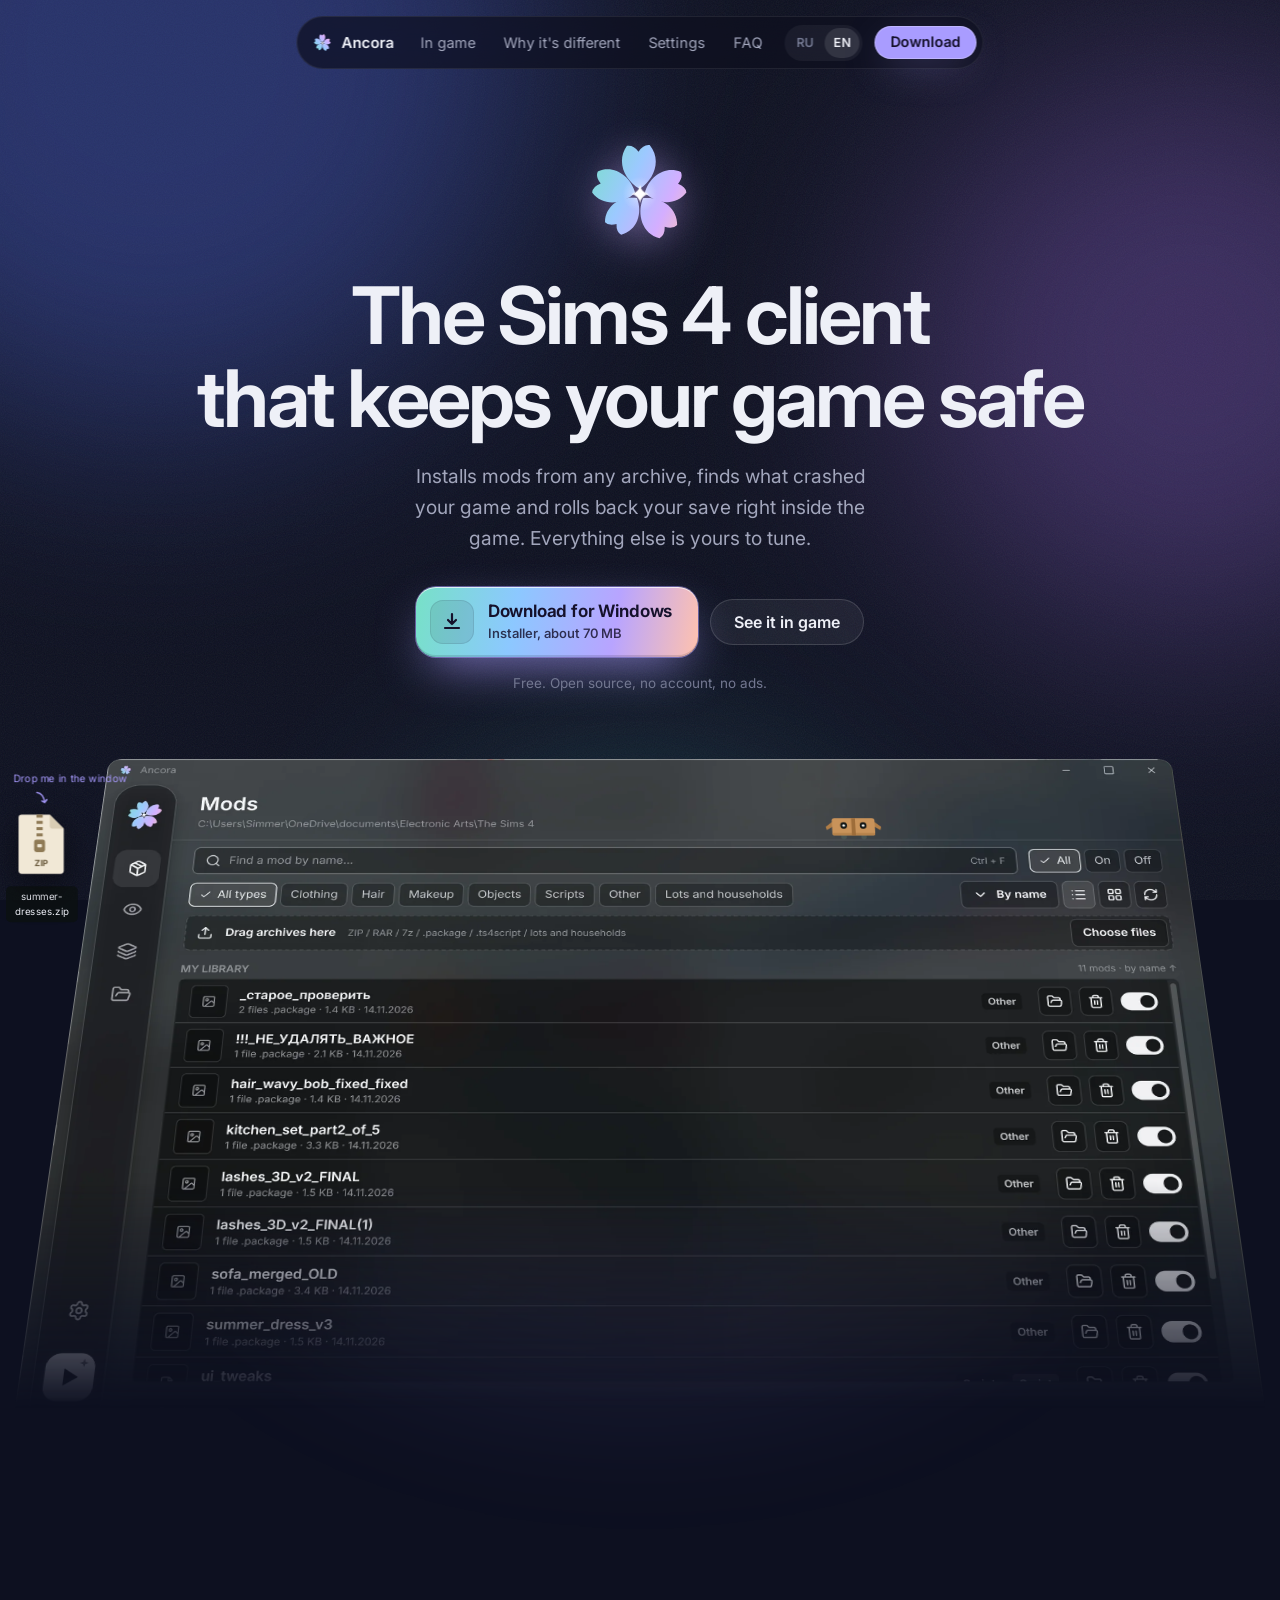
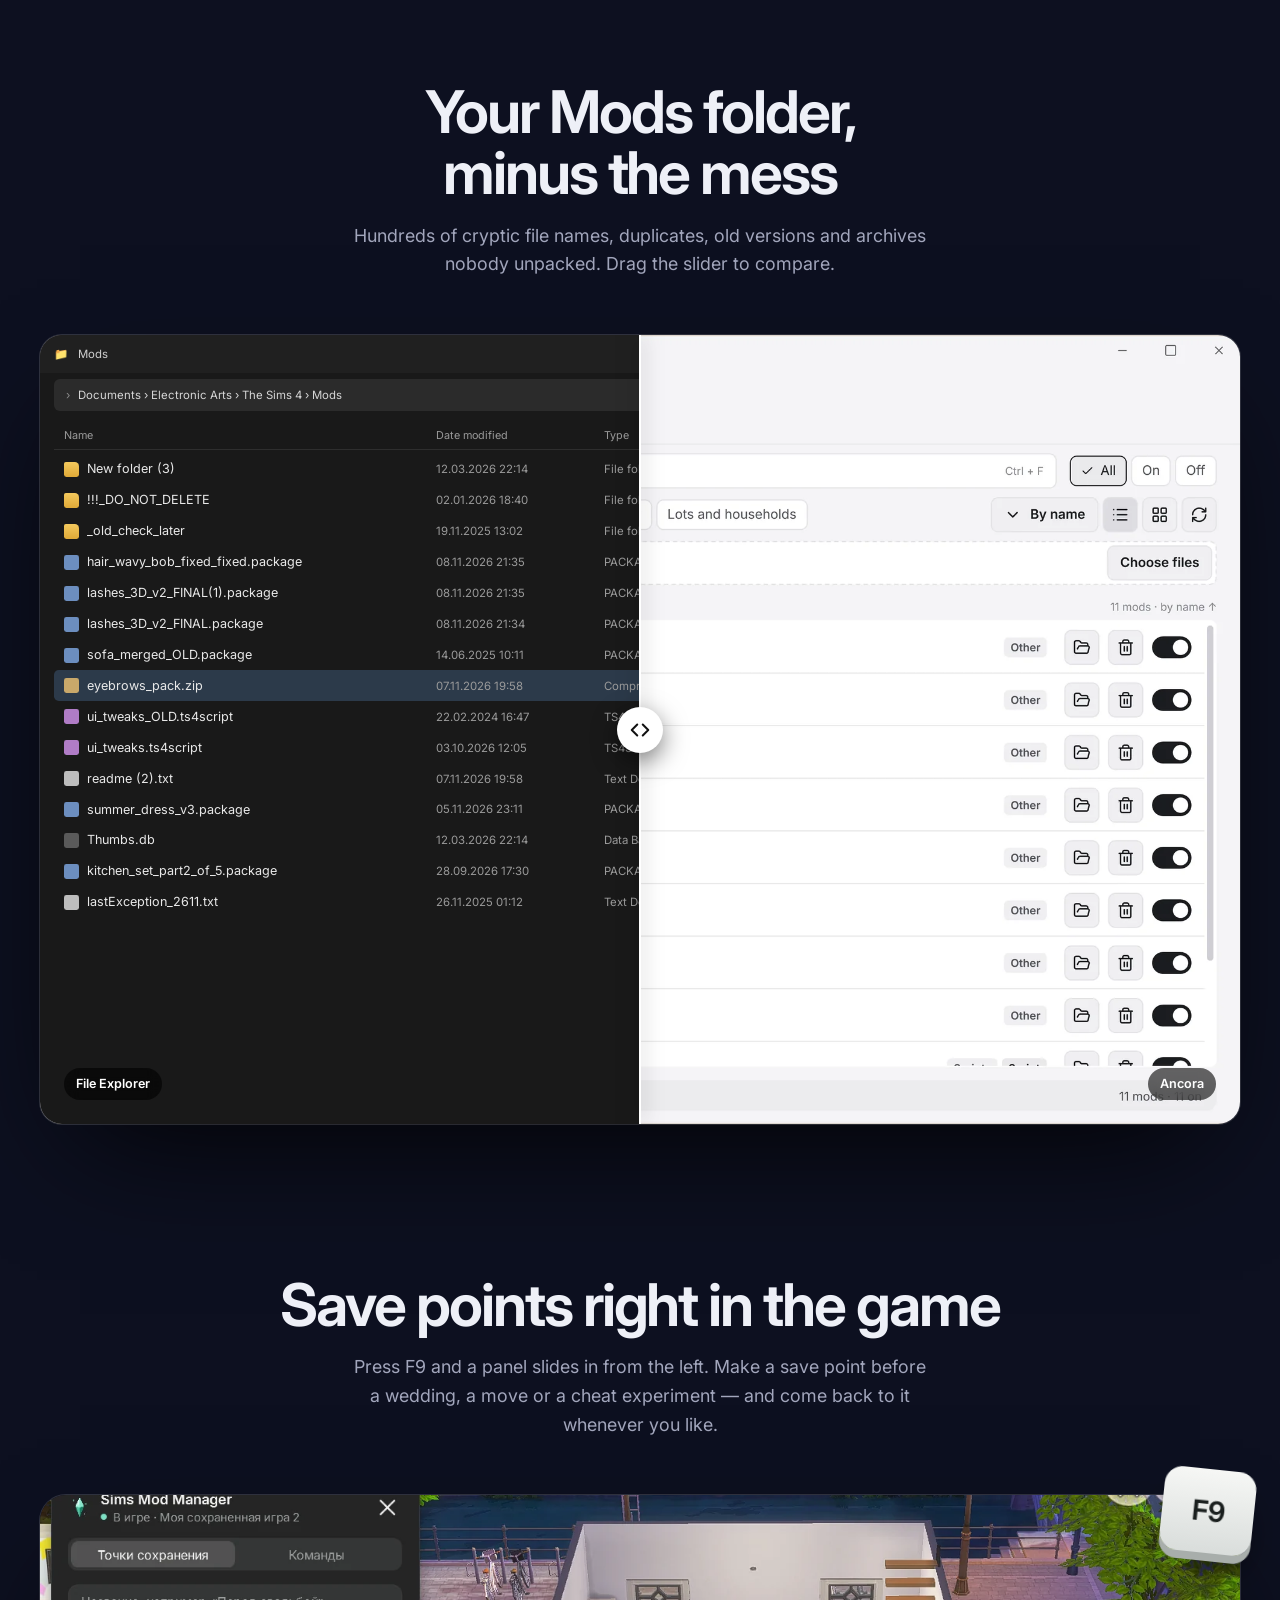
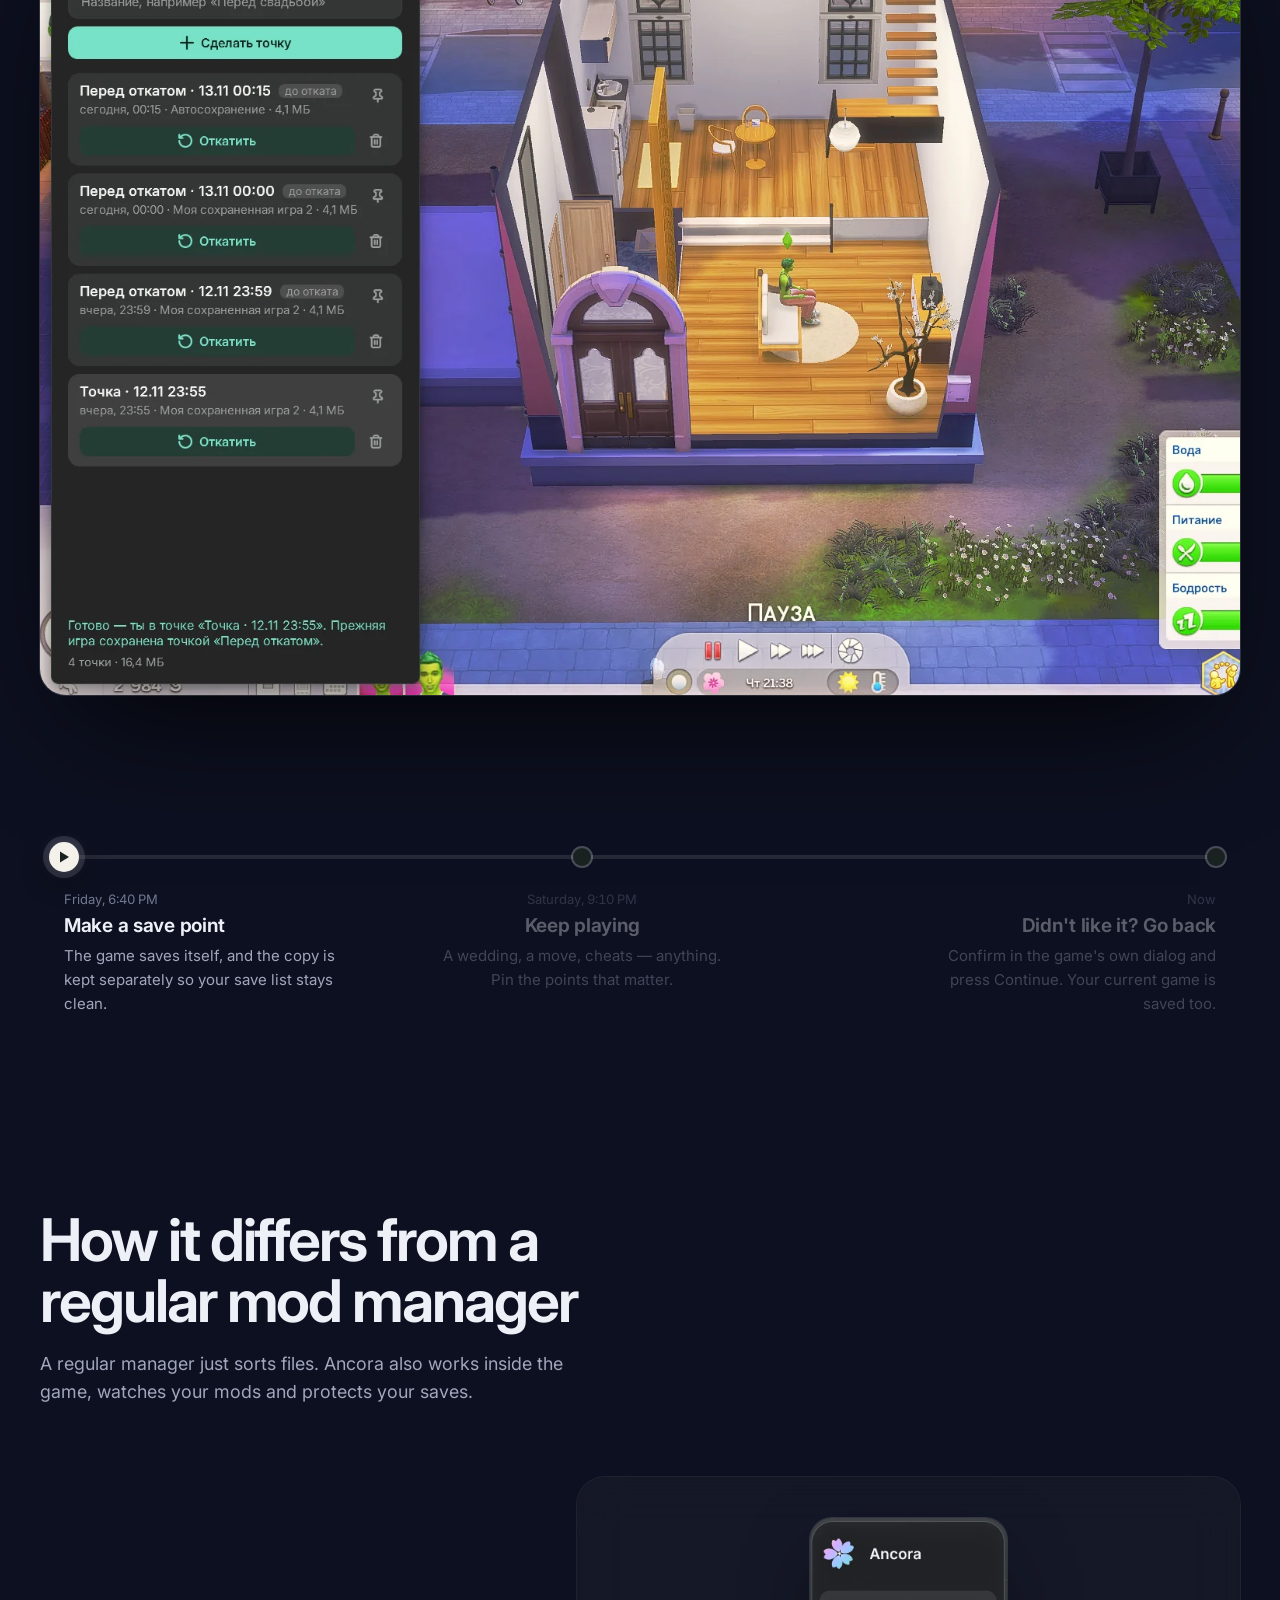
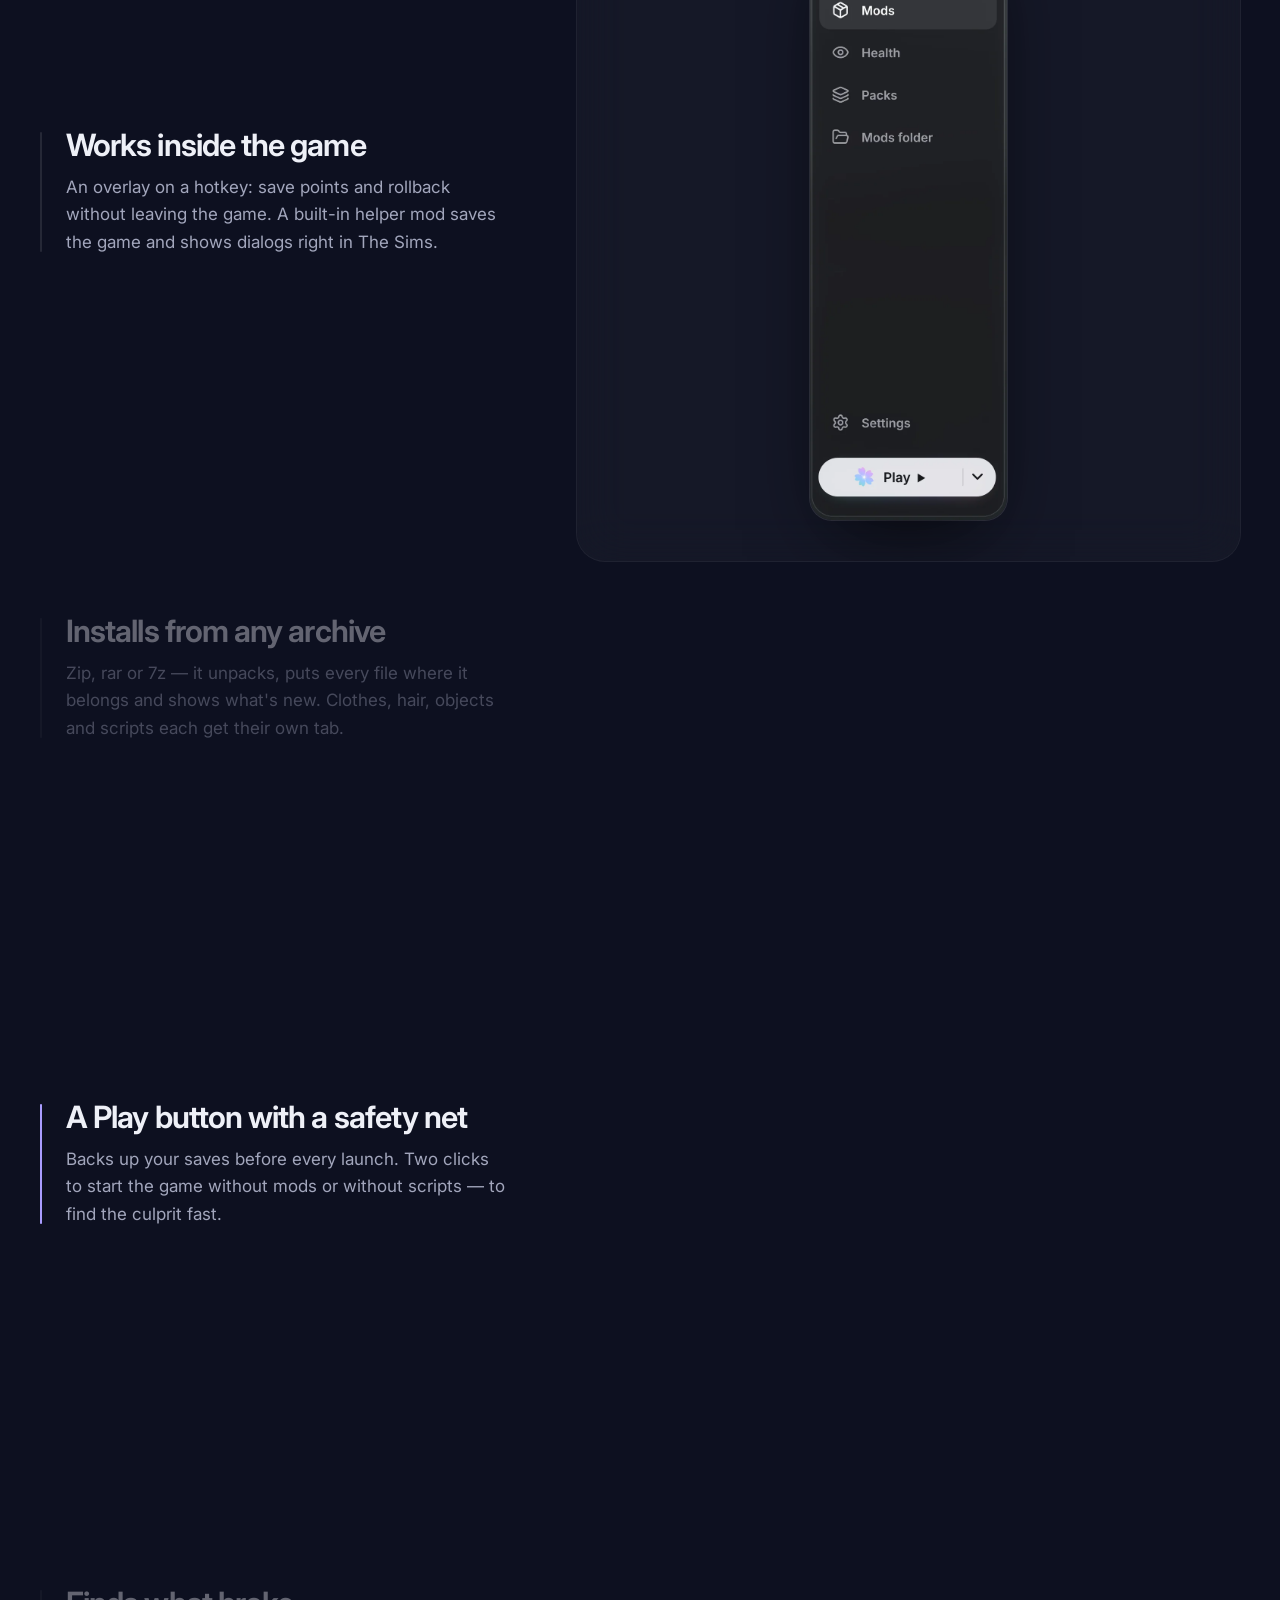
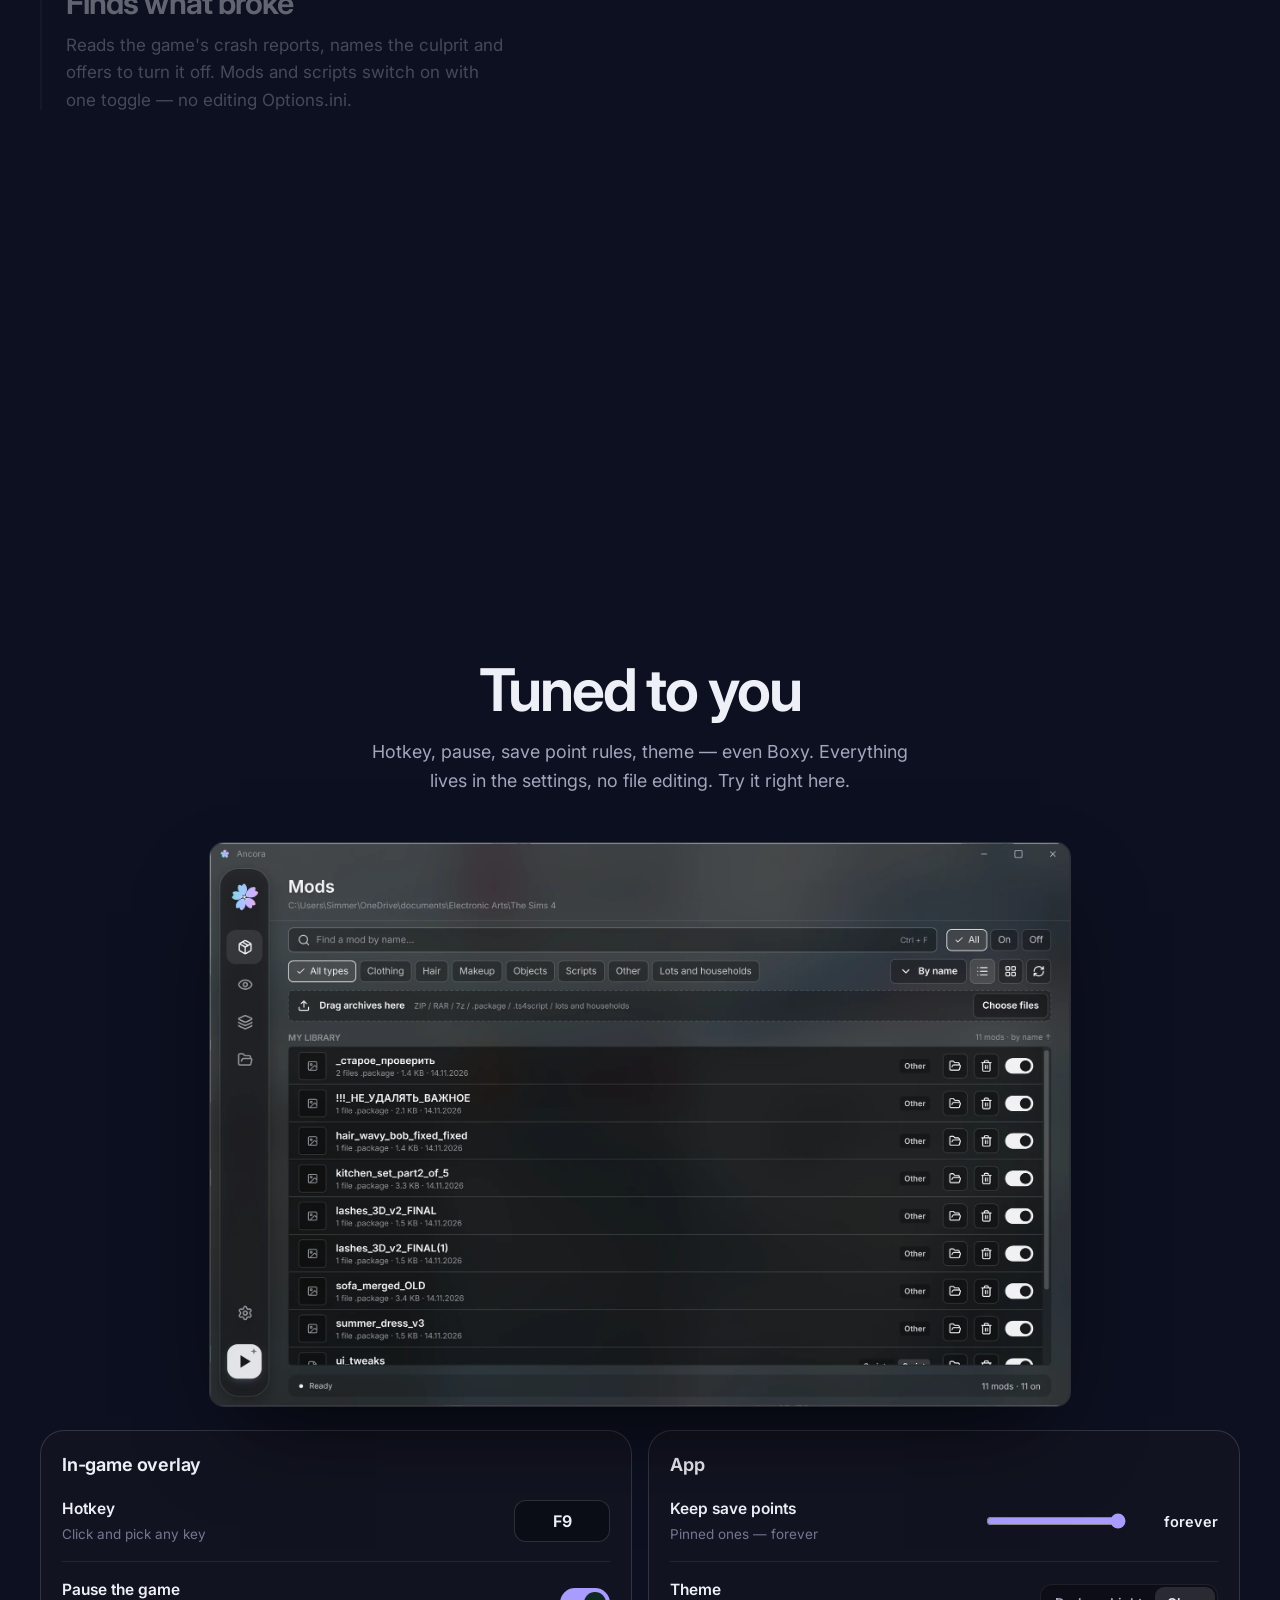
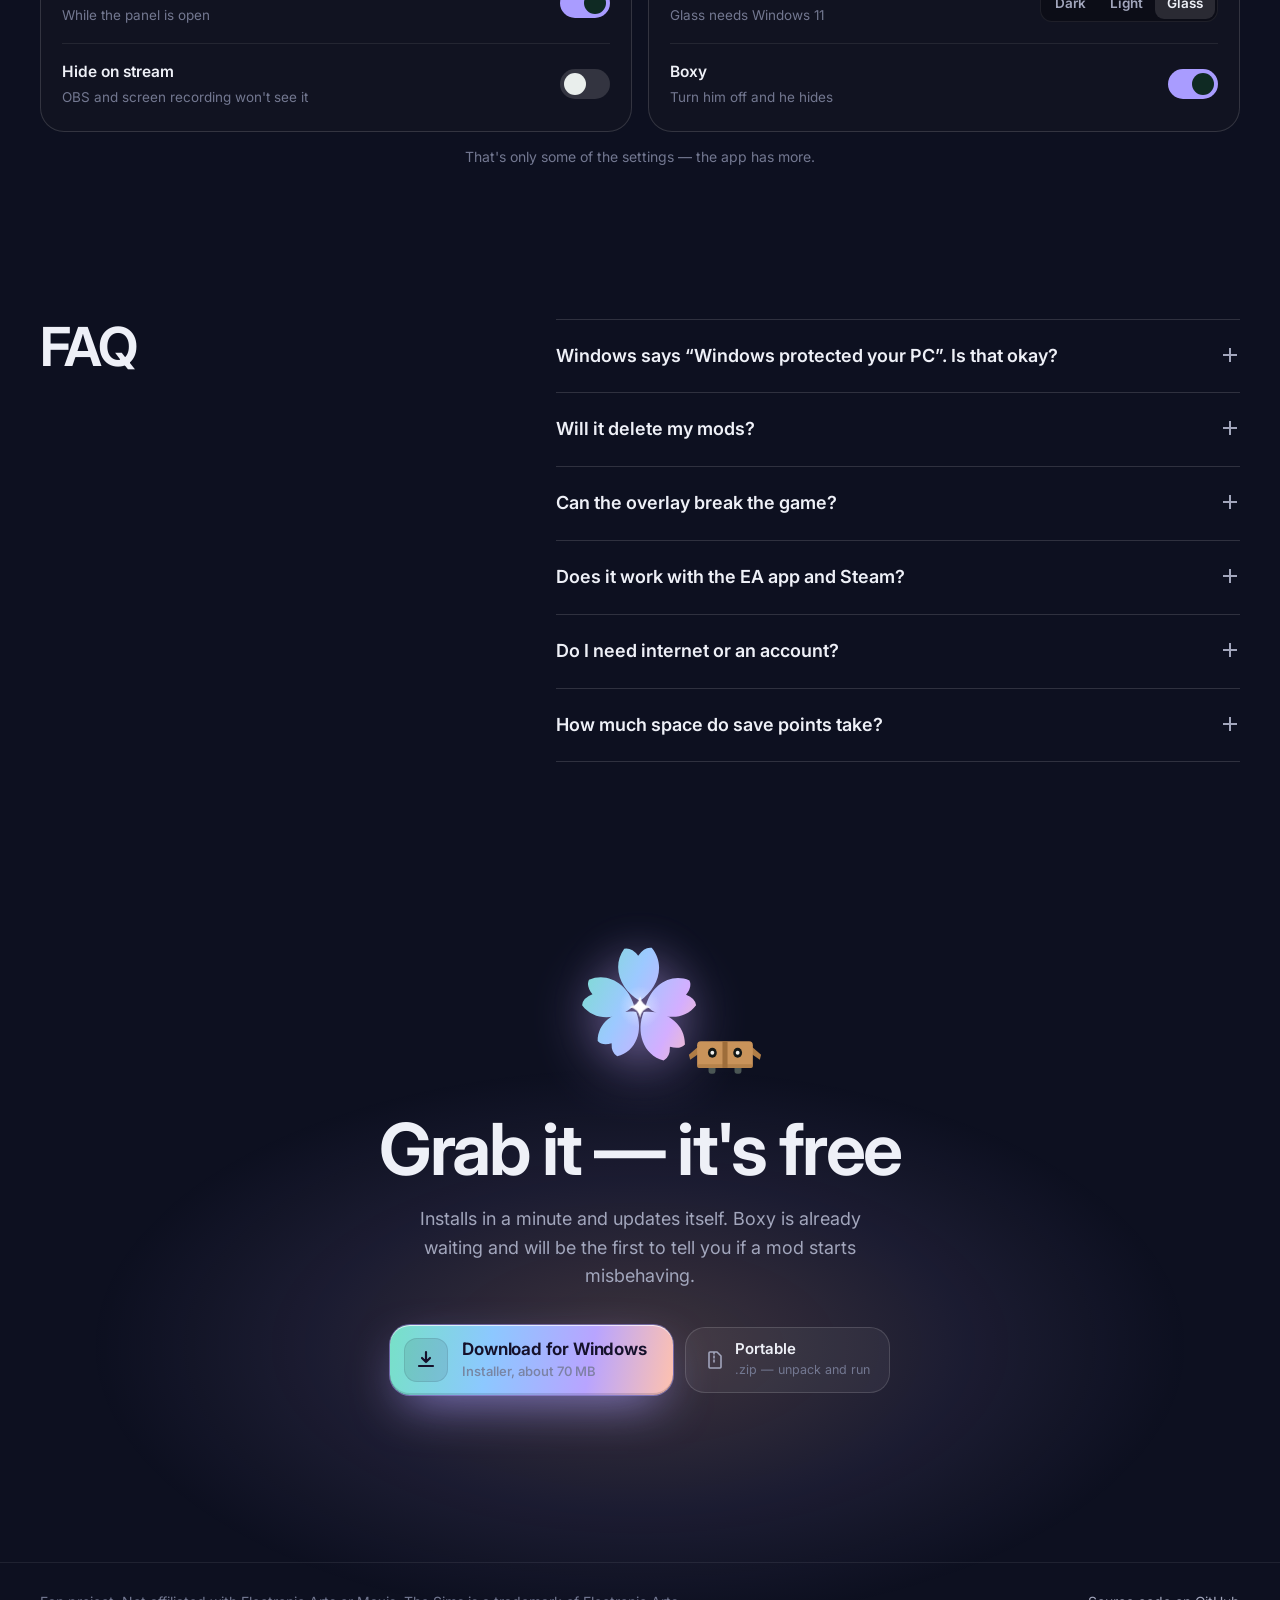
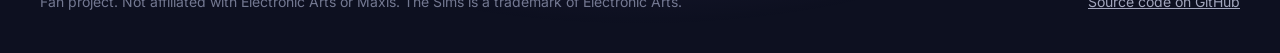
==== commit 85eaaf57: "Сайт: переключатель «Оформление» меняет тему окна программы Над панелями настроек — окно Ancora; кно" ====
--- a/site/index.html
+++ b/site/index.html
@@ -213,6 +213,12 @@
         <h2 id="tune-h">Настраивается под тебя</h2>
         <p>Клавиша, пауза, правила хранения точек, тема и даже Коробок — всё меняется в настройках, без правки файлов. Попробуй прямо здесь.</p>
       </div>
+      <!-- Окно программы: меняет тему вместе с переключателем «Оформление» ниже -->
+      <figure class="theme-preview" id="theme-preview" data-theme="glass">
+        <img class="t-dark" src="img/ru/library-dark.webp" width="2000" height="1309" loading="lazy" alt="Ancora в тёмной теме">
+        <img class="t-light" src="img/ru/library-light.webp" width="2000" height="1309" loading="lazy" alt="Ancora в светлой теме">
+        <img class="t-glass" src="img/ru/library.webp" width="2000" height="1309" loading="lazy" alt="Ancora в теме «Стекло» — сквозь окно видно размытые обои">
+      </figure>
       <div class="tune">
         <div class="panel">
           <h3>Оверлей в игре</h3>
@@ -237,7 +243,7 @@
           </div>
           <div class="opt">
             <span class="lbl"><b>Оформление</b><small>Стекло — на Windows 11</small></span>
-            <span class="seg" role="group" aria-label="Оформление"><button type="button" aria-pressed="false">Тёмная</button><button type="button" aria-pressed="false">Светлая</button><button type="button" aria-pressed="true">Стекло</button></span>
+            <span class="seg" role="group" aria-label="Оформление" id="theme-seg"><button type="button" data-theme="dark" aria-pressed="false">Тёмная</button><button type="button" data-theme="light" aria-pressed="false">Светлая</button><button type="button" data-theme="glass" aria-pressed="true">Стекло</button></span>
           </div>
           <div class="opt">
             <span class="lbl"><b>Коробок</b><small>Выключи — и он спрячется</small></span>
--- a/site/style.css
+++ b/site/style.css
@@ -97,13 +97,16 @@
 .toast.show { opacity: 1; transform: translate(-50%, 0); }
 
 /* Архив, который можно взять мышкой и бросить в окно */
-.zip { position: absolute; z-index: 5; left: -2%; top: 3%; width: 92px; text-align: center; cursor: grab; touch-action: none; user-select: none; -webkit-user-select: none;
+/* слева от окна, на свободном поле; если поля мало — заходит на край окна, но не на панель с логотипом */
+.zip { position: absolute; z-index: 5; left: max(-104px, calc((min(1180px, 100vw - 32px) - 100vw) / 2 + 6px)); top: 7%; width: 92px; text-align: center; cursor: grab; touch-action: none; user-select: none; -webkit-user-select: none;
   background: none; border: 0; padding: 0; color: inherit; font: inherit; }
 .zip:focus-visible { outline-offset: 6px; }
 .zip .file { width: 64px; margin: 0 auto; filter: drop-shadow(0 14px 22px rgba(0,0,0,.5)); animation: float 3.4s ease-in-out infinite; }
 .zip .name { display: inline-block; margin-top: 6px; font-size: 12.5px; padding: 3px 8px; border-radius: 6px; background: rgba(13,18,17,.75); color: var(--text); }
-.zip .hint { position: absolute; left: 50%; bottom: calc(100% + 8px); transform: translateX(-50%); white-space: nowrap; font-size: 13px; color: var(--mint); }
-.zip .hint svg { display: block; margin: 4px auto 0; width: 22px; height: 22px; }
+.zip .hint { position: absolute; left: 10px; bottom: calc(100% + 8px); white-space: nowrap; font-size: 13px; color: var(--mint); text-align: left; }
+.zip .hint svg { display: block; margin: 4px 0 0 24px; width: 22px; height: 22px; }
+/* Узкий экран: поля слева мало — архив поменьше, чтобы почти не заходил на окно */
+@media (max-width: 1399px) { .zip { scale: .78; transform-origin: 0 0; } }
 .zip.dragging { cursor: grabbing; z-index: 60; }
 .zip.dragging .file { animation: none; transform: scale(1.08) rotate(-6deg); }
 .zip.dragging .hint, .zip.gone .hint { opacity: 0; }
@@ -131,7 +134,7 @@
 @keyframes hop { 0% { transform: translateY(0) scale(1.06, .9); } 40% { transform: translateY(-16px) scale(.95, 1.06); } 100% { transform: translateY(0); } }
 .heart { position: absolute; pointer-events: none; font-size: 15px; color: #F08FA6; animation: heart 1s ease-out forwards; }
 @keyframes heart { from { opacity: 1; transform: translate(-50%, 0) scale(.6); } to { opacity: 0; transform: translate(-50%, -46px) scale(1.2); } }
-.window .box-buddy { left: 63.7%; top: 9.4%; width: 5.6%; }
+.window .box-buddy { left: 67%; top: 9.4%; width: 5.4%; }
 .bubble { position: absolute; left: 50%; bottom: calc(100% + 12px); transform: translateX(-50%) translateY(6px) scale(.96); transform-origin: 50% 100%;
   white-space: nowrap; font-size: 13.5px; font-weight: 500; background: #F3F1EA; color: #1C1F1E; padding: 8px 12px; border-radius: 13px;
   opacity: 0; transition: opacity .2s, transform .3s var(--ease); pointer-events: none; }
@@ -362,8 +365,13 @@
 .ico.pkg { background: #6C8EBF; } .ico.scr { background: #B07CC6; } .ico.zipf { background: #C9A86A; } .ico.txt { background: #BDBDBD; } .ico.sys { background: #5A5A5A; }
 
 /* ── Настрой под себя: настройки можно потрогать ── */
-.tune { margin-top: 56px; display: grid; grid-template-columns: minmax(0, 1fr) minmax(0, 1fr); gap: 16px; align-items: start; }
-.panel { border-radius: 24px; background: rgba(20, 26, 25, .72); box-shadow: 0 0 0 1px var(--line-strong) inset; padding: 8px 22px; }
+/* Окно над настройками: три снимка лежат друг на друге, виден тот, что выбран в «Оформлении» */
+.theme-preview { position: relative; margin: 48px auto 0; width: min(860px, 100%); aspect-ratio: 2000 / 1309; border-radius: 14px; overflow: hidden;
+  box-shadow: 0 0 0 1px var(--line-strong), 0 40px 90px -30px rgba(0,0,0,.75); }
+.theme-preview img { position: absolute; inset: 0; width: 100%; height: 100%; display: block; opacity: 0; transition: opacity .45s var(--ease), transform .6s var(--ease); transform: scale(1.015); }
+.theme-preview[data-theme="dark"] .t-dark, .theme-preview[data-theme="light"] .t-light, .theme-preview[data-theme="glass"] .t-glass { opacity: 1; transform: none; }
+.tune { margin-top: 24px; display: grid; grid-template-columns: minmax(0, 1fr) minmax(0, 1fr); gap: 16px; align-items: start; }
+.panel { border-radius: 24px; background: rgba(20, 22, 34, .72); box-shadow: 0 0 0 1px var(--line-strong) inset; padding: 8px 22px; }
 .panel h3 { font-size: 18px; letter-spacing: -0.01em; padding: 18px 0 6px; }
 .opt { display: flex; align-items: center; justify-content: space-between; gap: 18px; padding: 16px 0; border-bottom: 1px solid var(--line); }
 .opt:last-child { border-bottom: 0; }
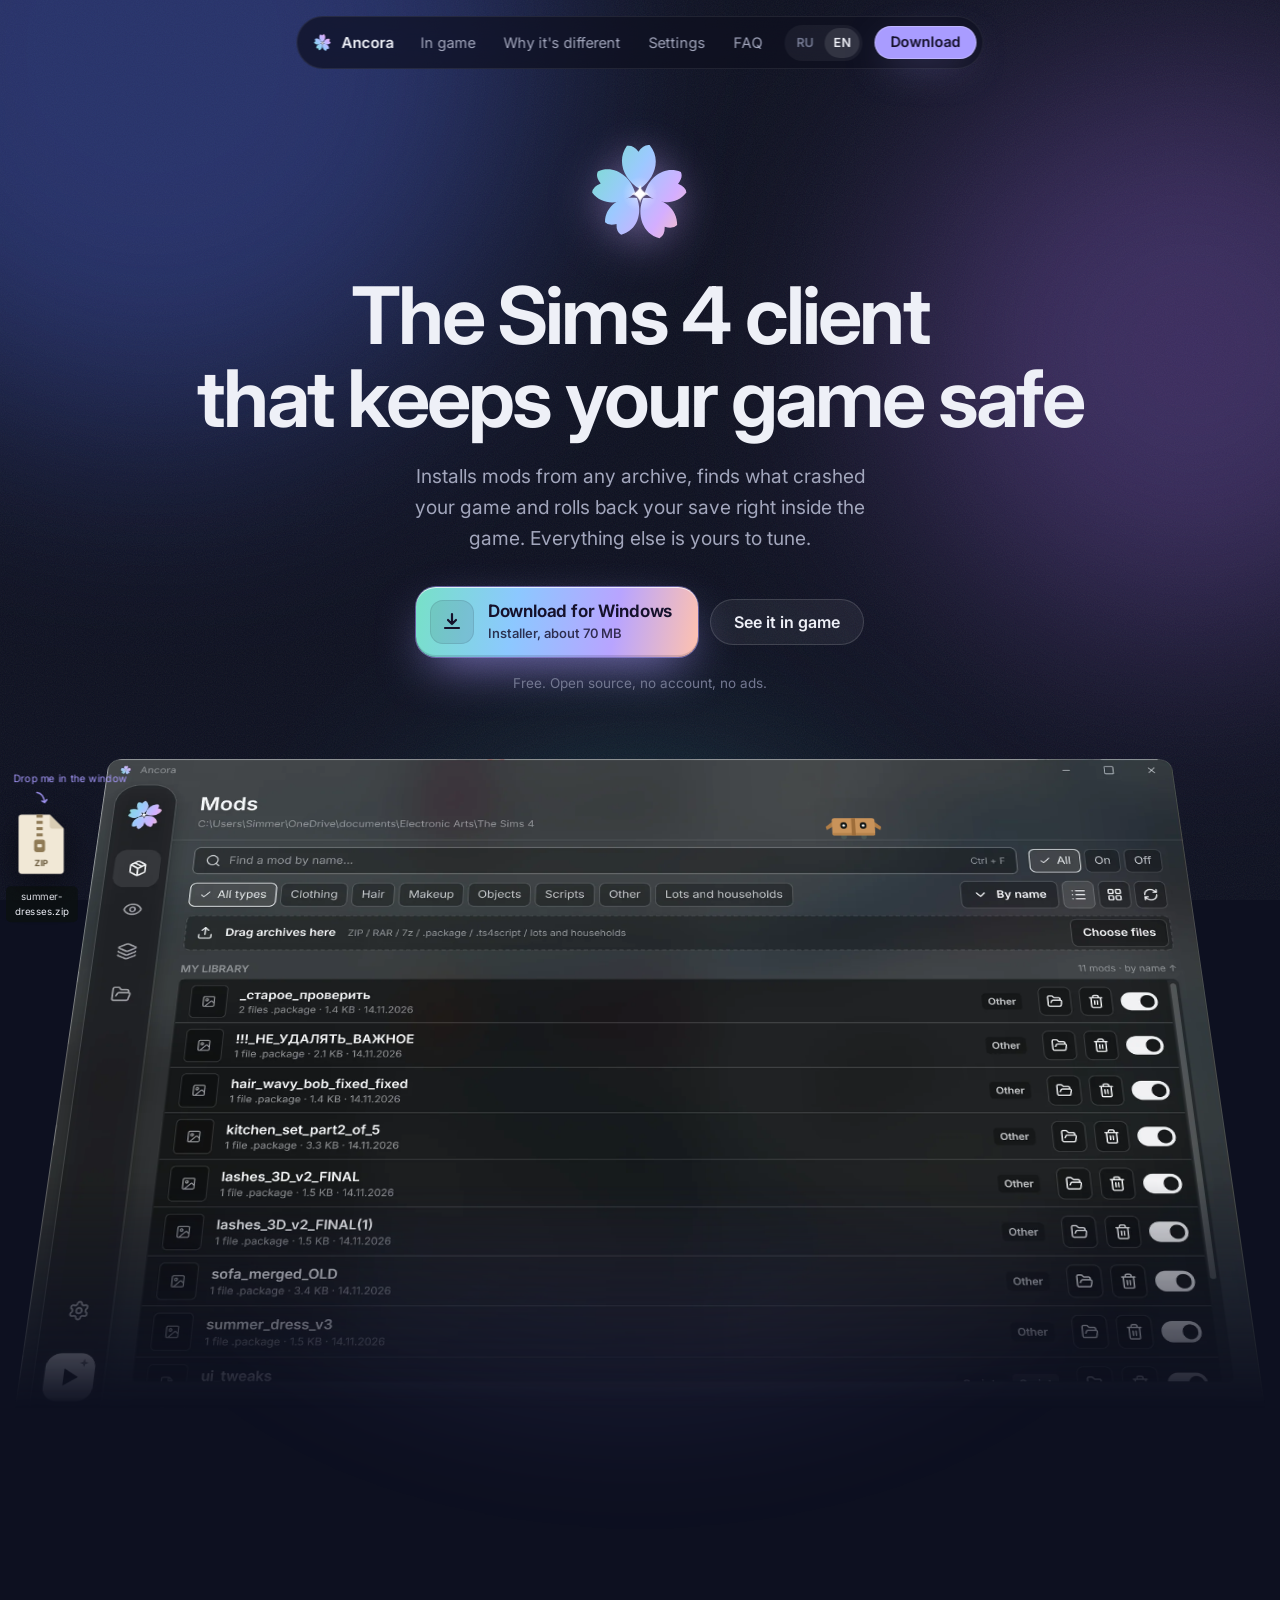
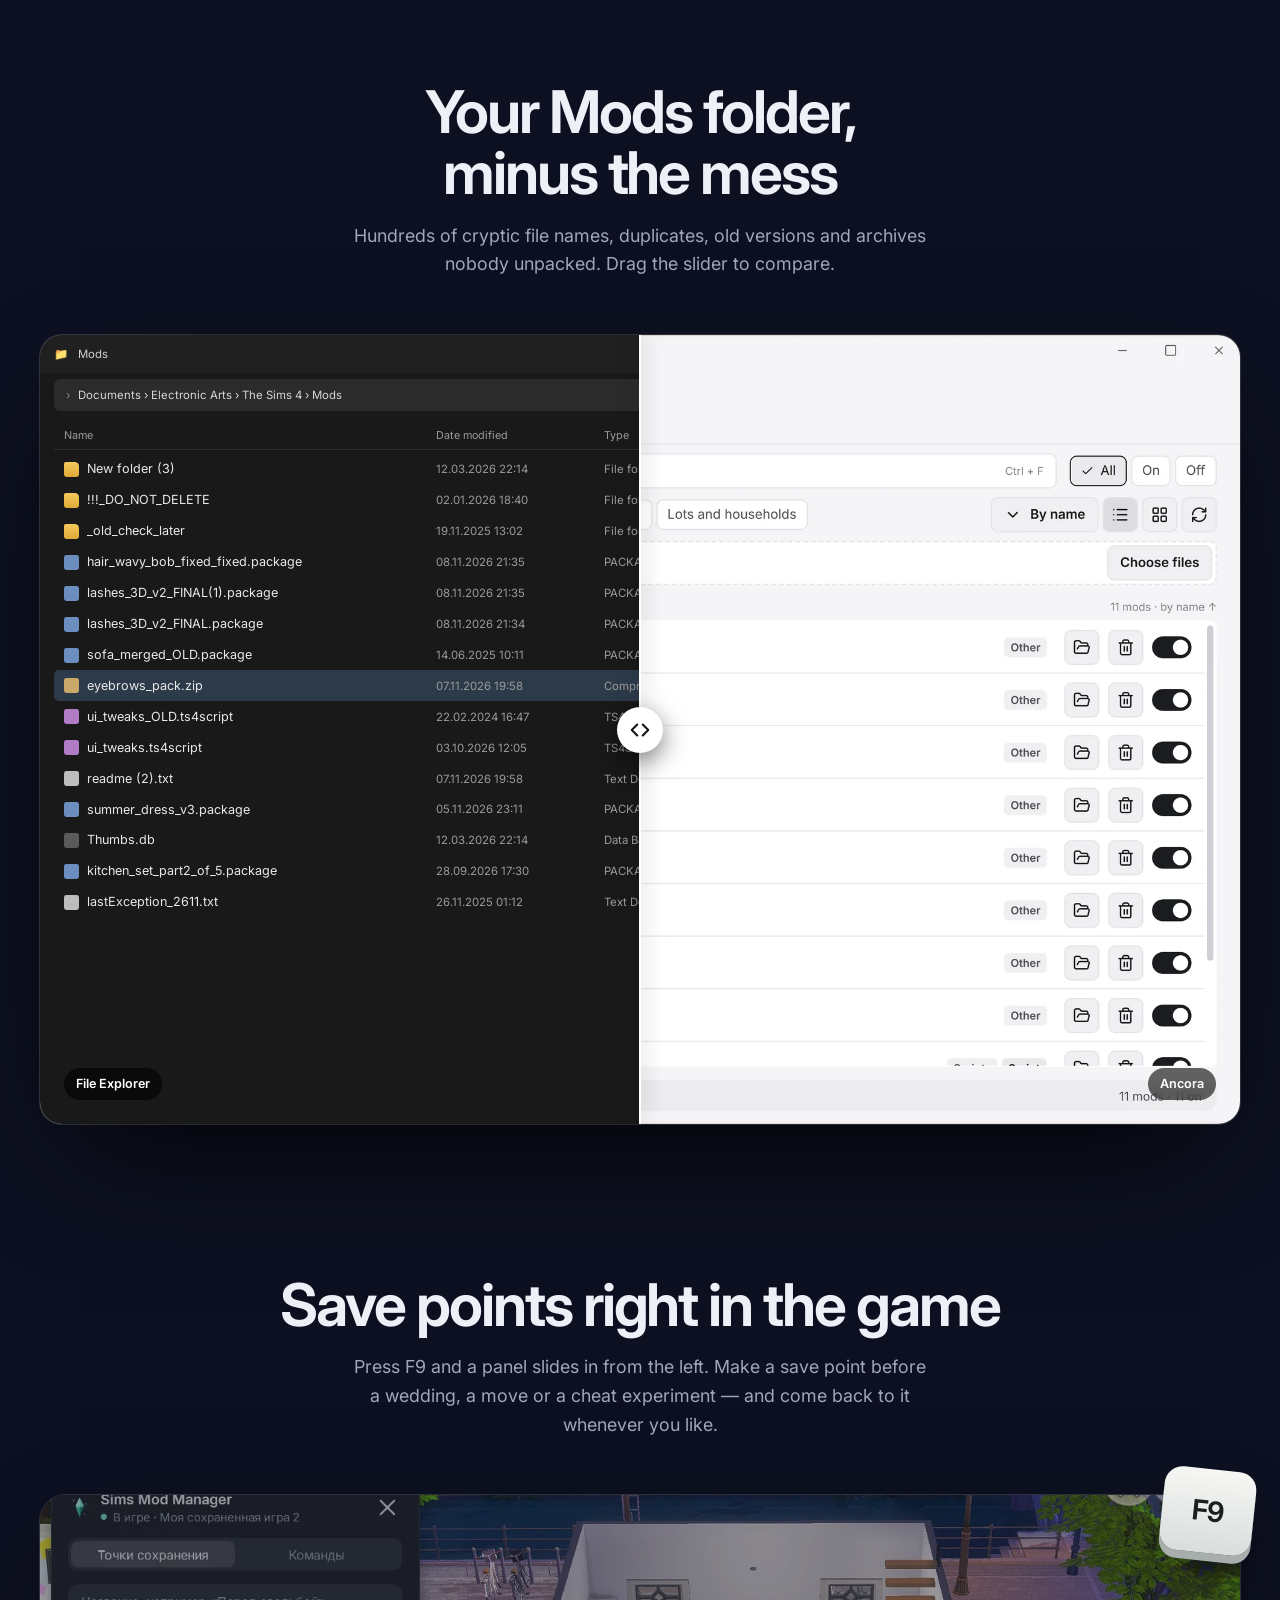
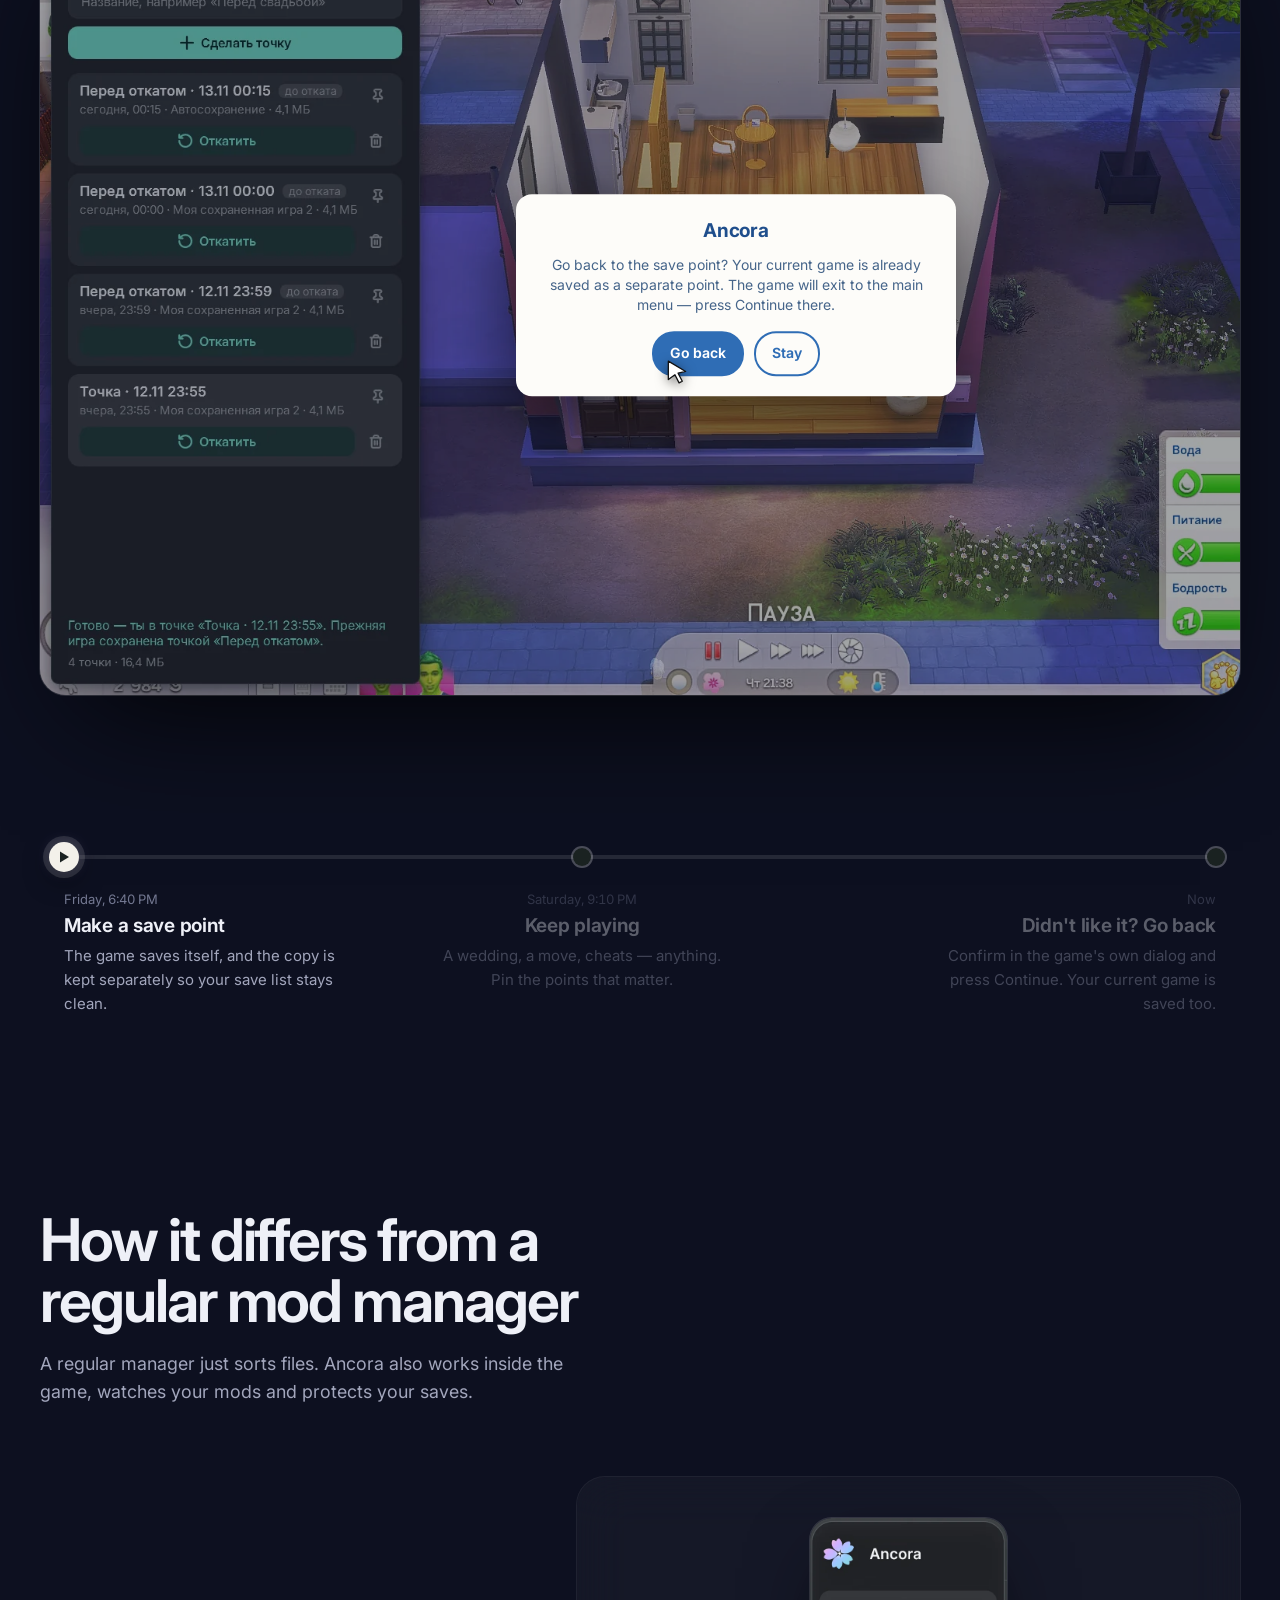
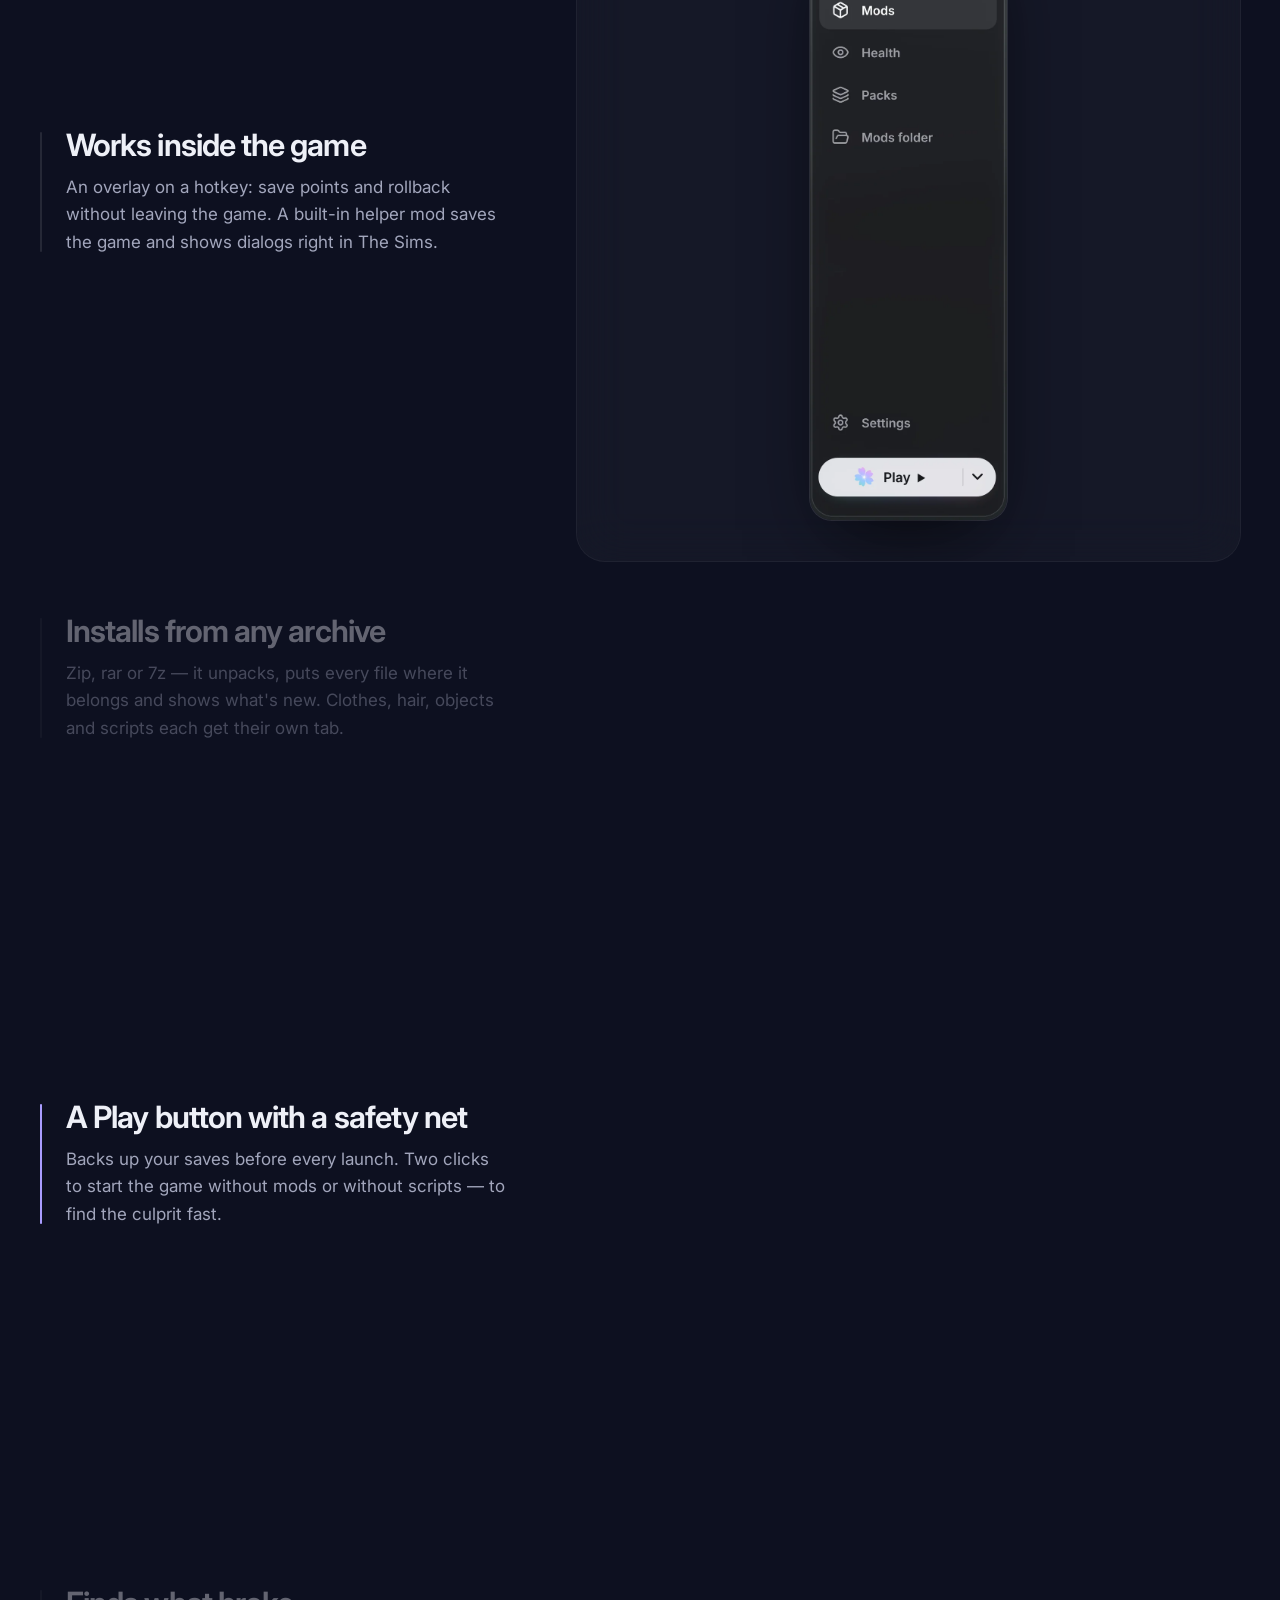
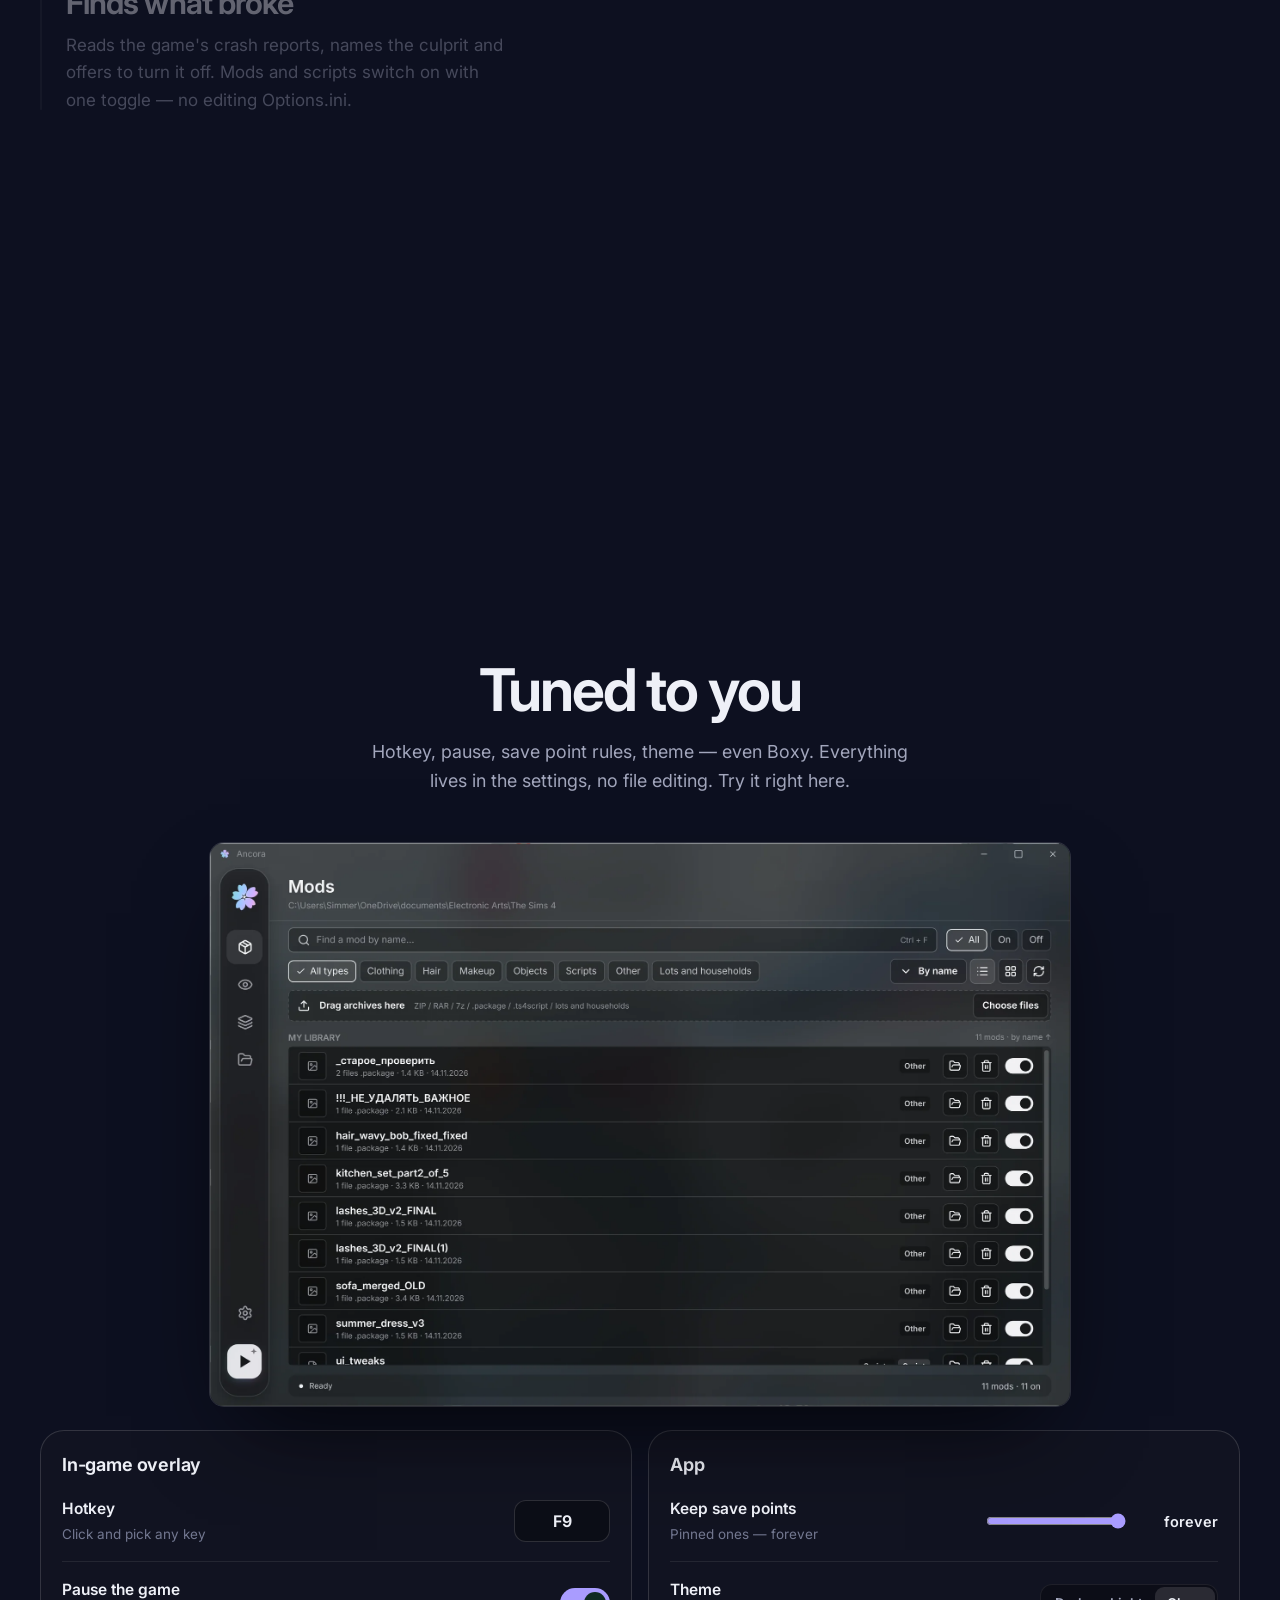
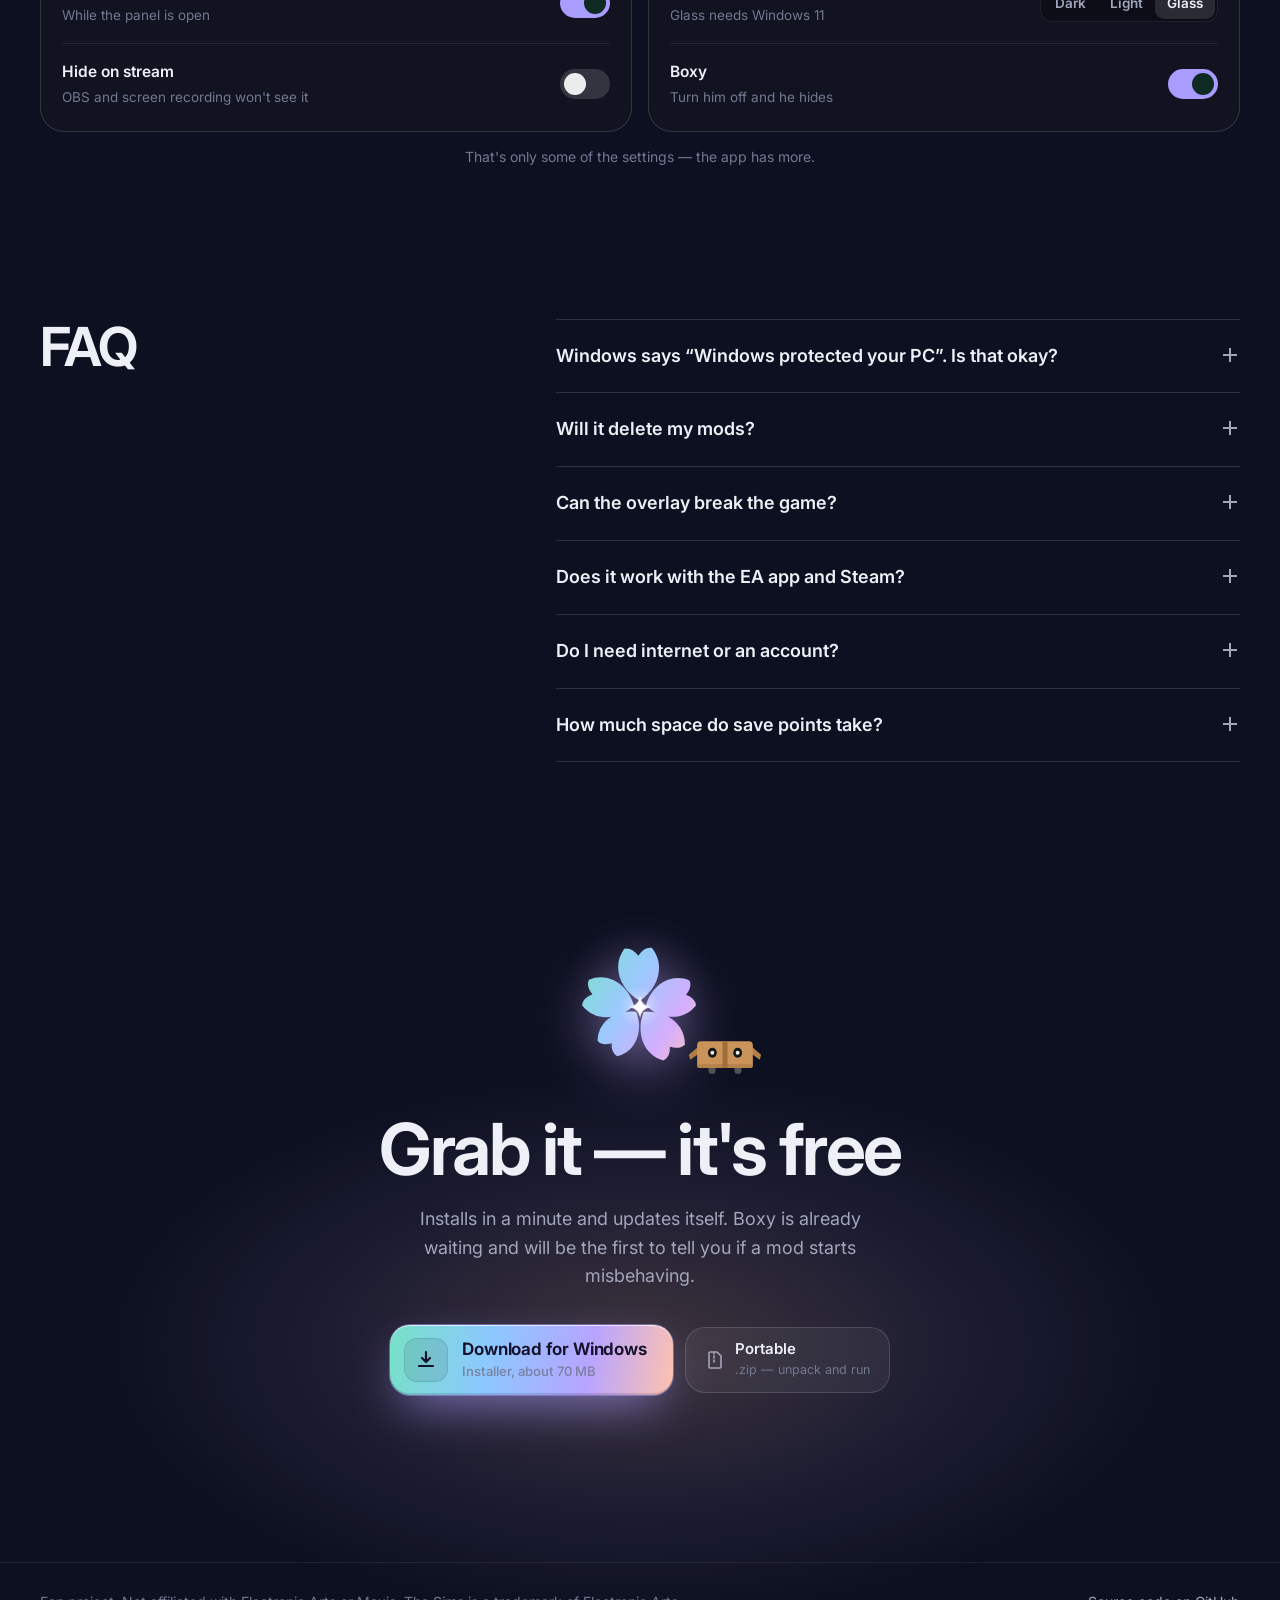
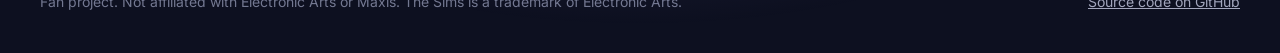
==== commit 771ff3d9: "Сайт: мобильная версия - страница больше не уезжает вбок (overflow-x: clip у html); - скриншоты прог" ====
--- a/site/index.html
+++ b/site/index.html
@@ -193,9 +193,9 @@
       <div class="features">
         <div class="f-list">
           <article class="f-item on" data-f="0"><h3>Работает внутри игры</h3><p>Оверлей по клавише: точки сохранения и откат, не сворачивая игру. Встроенный мод-помощник сам сохраняет игру и показывает окна прямо в Sims.</p><img class="f-shot" src="img/ingame.webp" width="1544" height="1029" loading="lazy" alt=""></article>
-          <article class="f-item" data-f="1"><h3>Ставит из любых архивов</h3><p>Zip, rar или 7z — программа распакует, разложит файлы по нужным папкам и покажет, что появилось. Одежда, причёски, объекты и скрипты — каждый на своей вкладке.</p><img class="f-shot" src="img/ru/toolbar.webp" width="1800" height="695" loading="lazy" alt=""></article>
+          <article class="f-item" data-f="1"><h3>Ставит из любых архивов</h3><p>Zip, rar или 7z — программа распакует, разложит файлы по нужным папкам и покажет, что появилось. Одежда, причёски, объекты и скрипты — каждый на своей вкладке.</p><img class="f-shot crop" src="img/ru/toolbar.webp" width="1800" height="695" loading="lazy" alt=""></article>
           <article class="f-item" data-f="2"><h3>Кнопка «Играть» со страховкой</h3><p>Перед каждым запуском копирует сохранения. В два клика запускает игру без модов или без скриптов — чтобы быстро понять, кто виноват в вылете.</p><img class="f-shot tall" src="img/ru/sidebar.webp" width="520" height="1583" loading="lazy" alt=""></article>
-          <article class="f-item" data-f="3"><h3>Находит, что сломалось</h3><p>Читает отчёты игры после вылета, называет виновника и предлагает выключить его. Моды и скрипты включаются одним переключателем — без правки Options.ini.</p><img class="f-shot" src="img/ru/game-switches.webp" width="1300" height="378" loading="lazy" alt=""></article>
+          <article class="f-item" data-f="3"><h3>Находит, что сломалось</h3><p>Читает отчёты игры после вылета, называет виновника и предлагает выключить его. Моды и скрипты включаются одним переключателем — без правки Options.ini.</p><img class="f-shot crop" src="img/ru/game-switches.webp" width="1300" height="378" loading="lazy" alt=""></article>
         </div>
         <div class="f-stage" aria-hidden="true">
           <figure class="wide on" data-f="0"><img src="img/ingame.webp" width="1544" height="1029" loading="lazy" alt=""></figure>
--- a/site/style.css
+++ b/site/style.css
@@ -24,7 +24,7 @@
   color-scheme: dark;
 }
 * { box-sizing: border-box; }
-html { -webkit-text-size-adjust: 100%; scroll-behavior: smooth; }
+html { -webkit-text-size-adjust: 100%; scroll-behavior: smooth; overflow-x: clip; }
 body { margin: 0; background: var(--bg); transition: background-color .4s linear; color: var(--text); font-family: var(--font); font-size: 17px; line-height: 1.6; -webkit-font-smoothing: antialiased; overflow-x: hidden; }
 img { display: block; max-width: 100%; height: auto; }
 a { color: inherit; }
@@ -475,3 +475,31 @@
 @keyframes sk-bloom{0%{transform:none;filter:none}25%{transform:scale(1.16);filter:brightness(1.35)}60%{transform:scale(.98)}100%{transform:none;filter:none}}
 [data-sakura]{cursor:pointer}
 @media (prefers-reduced-motion: reduce){.sk *{animation:none!important}.sk .fall{display:none}}
+
+/* ── Телефон ──
+   Скриншоты программы на узком экране не ужимаются целиком (текст стал бы нечитаемым),
+   а показывают левую часть крупнее — названия модов и панель; правый край растворяется. */
+@media (max-width: 700px) {
+  /* Над шапкой — затемнение, чтобы текст не просвечивал по бокам капсулы */
+  body::before { content: ""; position: fixed; left: 0; right: 0; top: 0; height: 92px; z-index: 49; pointer-events: none;
+    background: linear-gradient(var(--bg) 62%, transparent); }
+
+  .showcase { width: 100%; overflow: hidden; padding-bottom: 8px;
+    -webkit-mask-image: linear-gradient(90deg, #000 78%, transparent); mask-image: linear-gradient(90deg, #000 78%, transparent); }
+  .showcase .window { width: 170%; margin-left: 16px; }
+  .window .box-buddy, .toast { display: none; }
+
+  .theme-preview { aspect-ratio: 1.05; border-radius: 14px; }
+  .theme-preview img { object-fit: cover; object-position: left top; }
+
+  .f-item .f-shot.crop { aspect-ratio: 1.45; object-fit: cover; object-position: left top; }
+  .f-item .f-shot.crop[src*="game-switches"] { aspect-ratio: 2; }
+  .f-item .f-shot.tall { width: 70%; }
+
+  /* Настройки: у ползунка и переключателя тем подпись сверху, элемент на всю ширину */
+  .opt:has(.seg), .opt:has(.range) { flex-direction: column; align-items: stretch; gap: 10px; }
+  .opt .seg { display: flex; }
+  .opt .seg button { flex: 1; }
+  .opt .range input { flex: 1; width: auto; }
+  .opt .range output { min-width: 64px; }
+}
